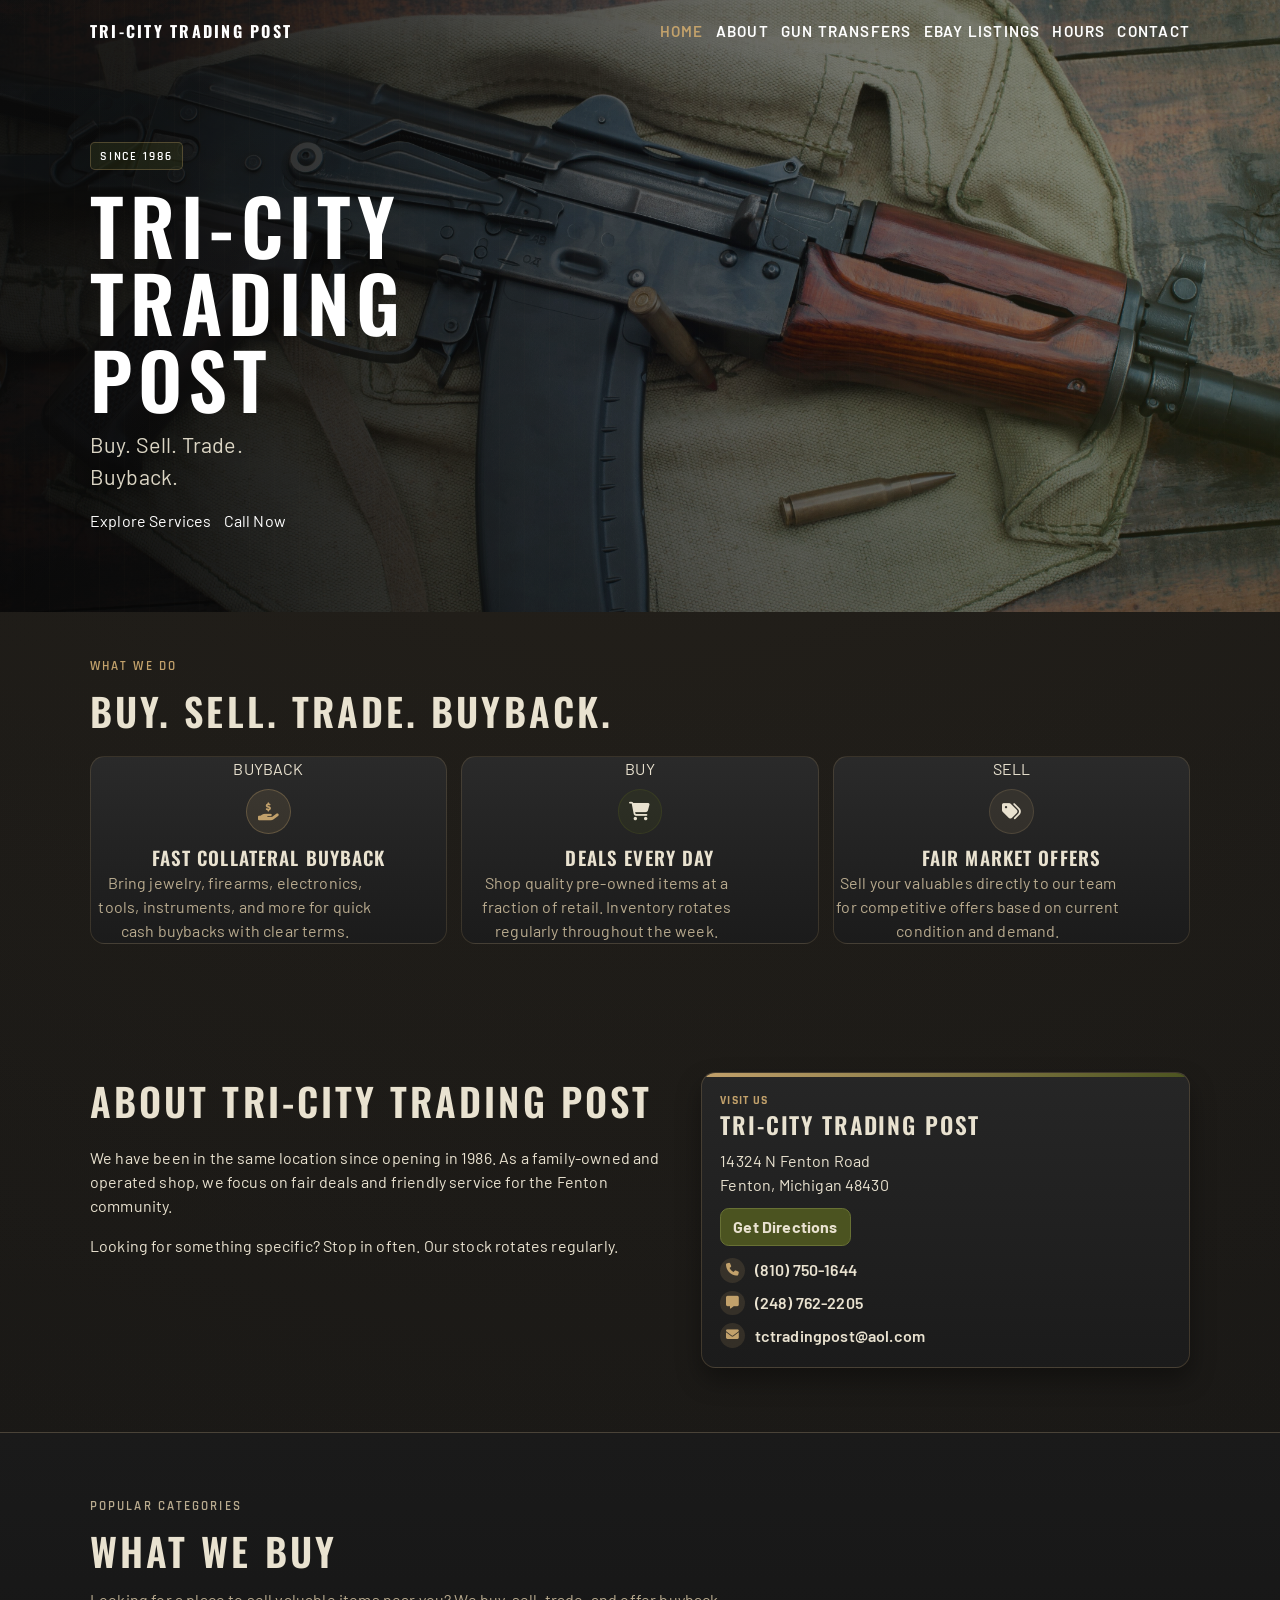
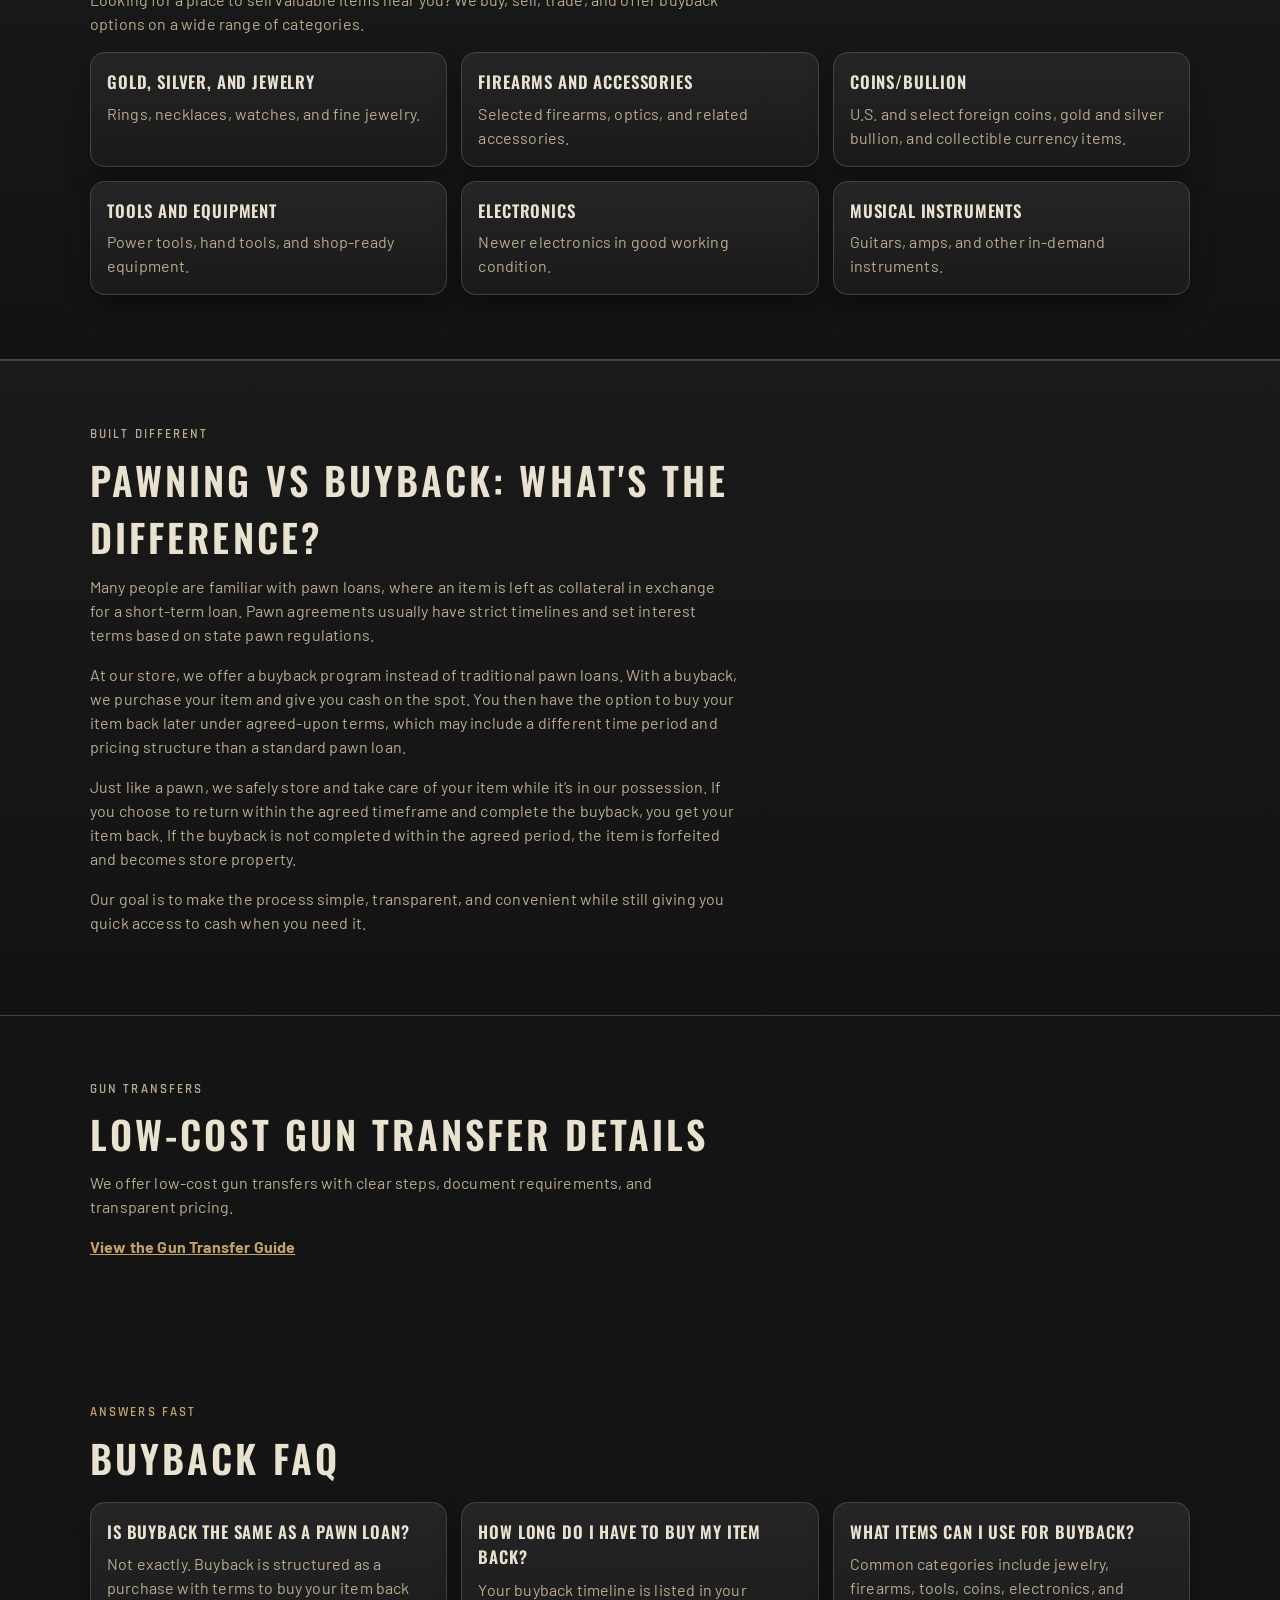
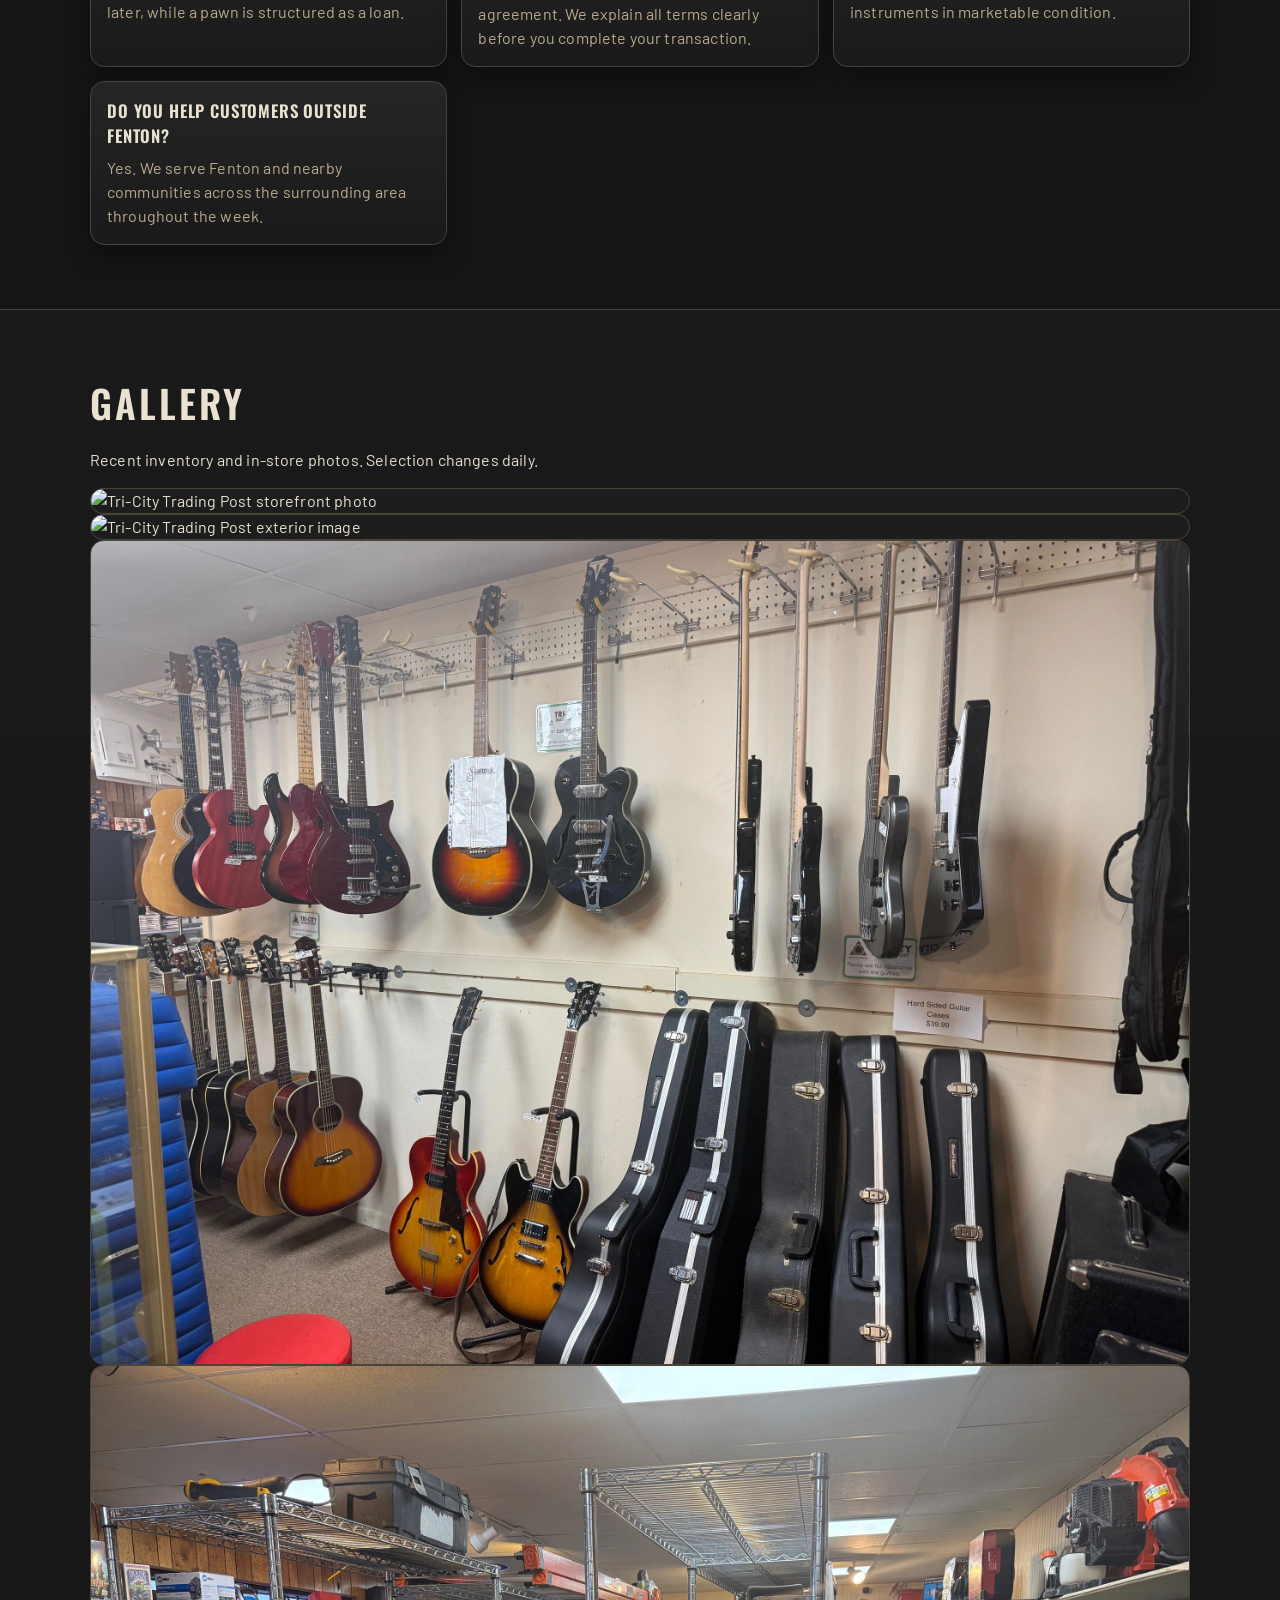
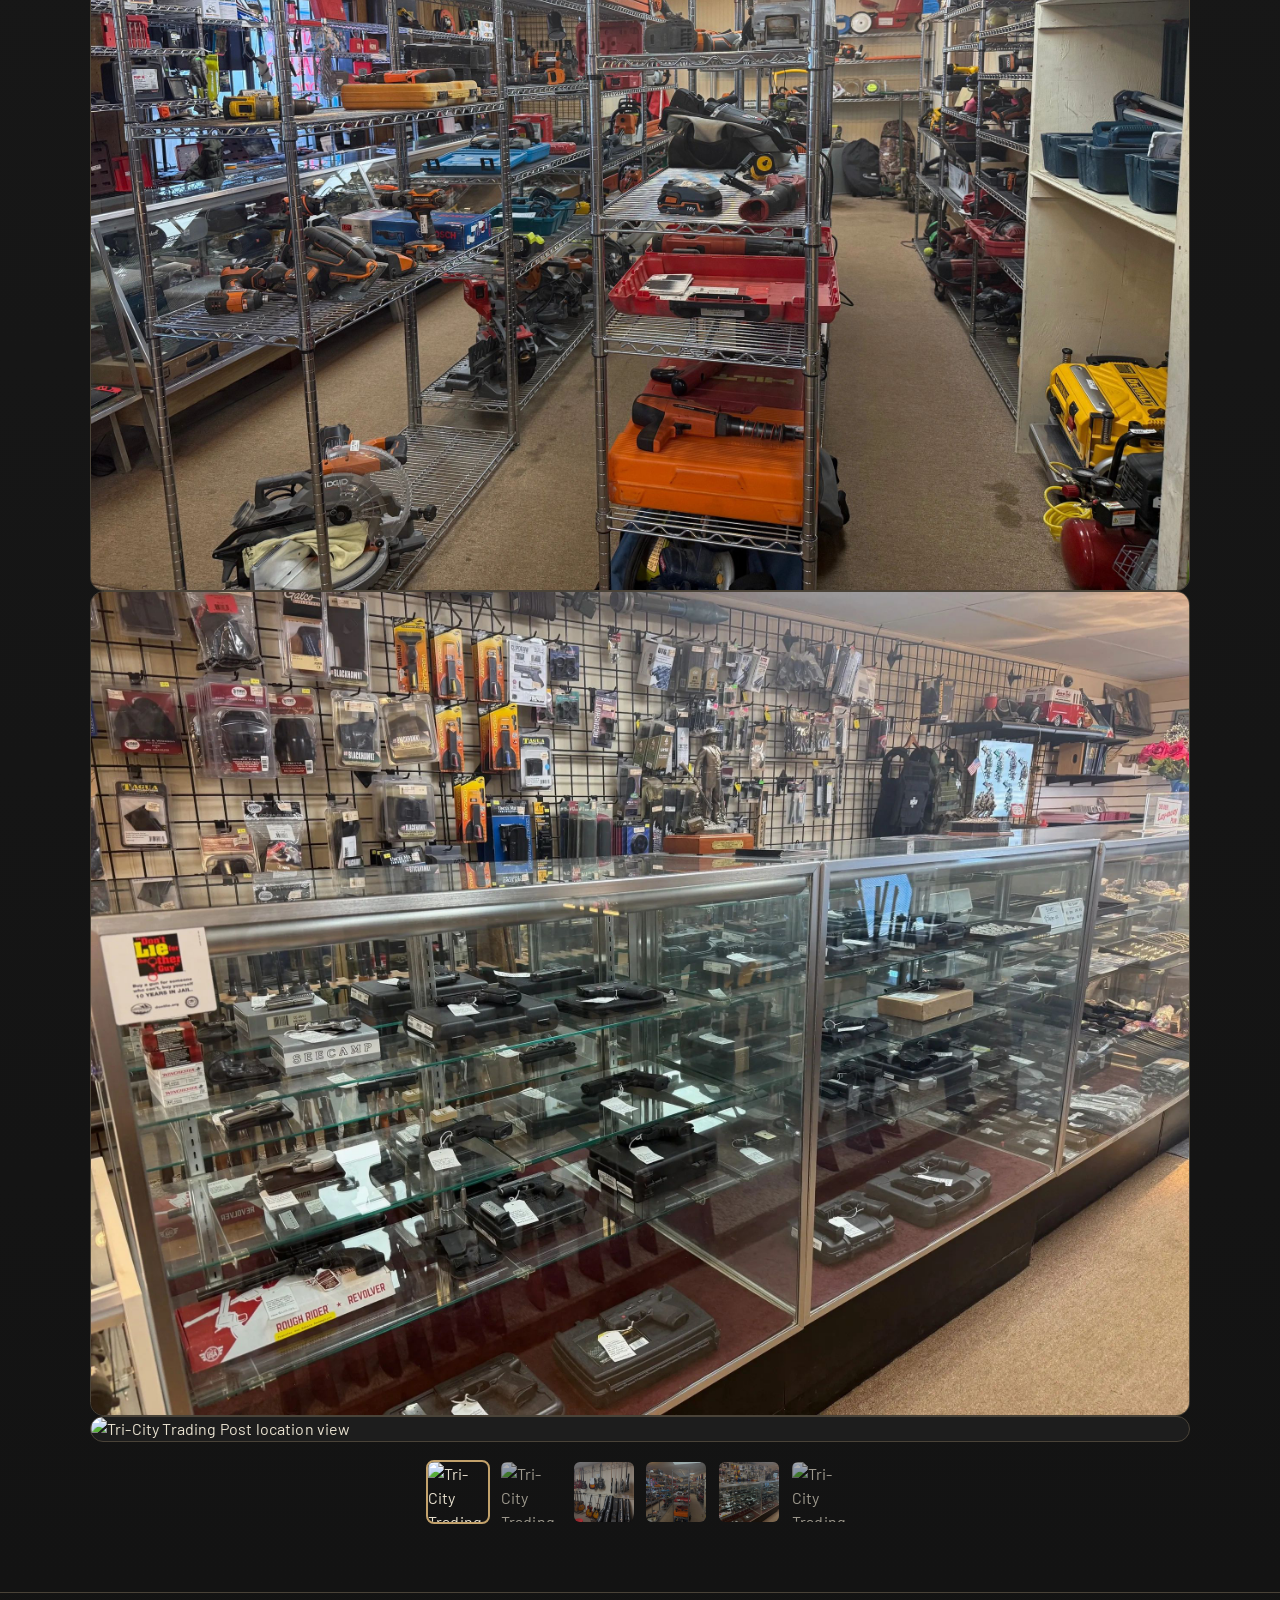
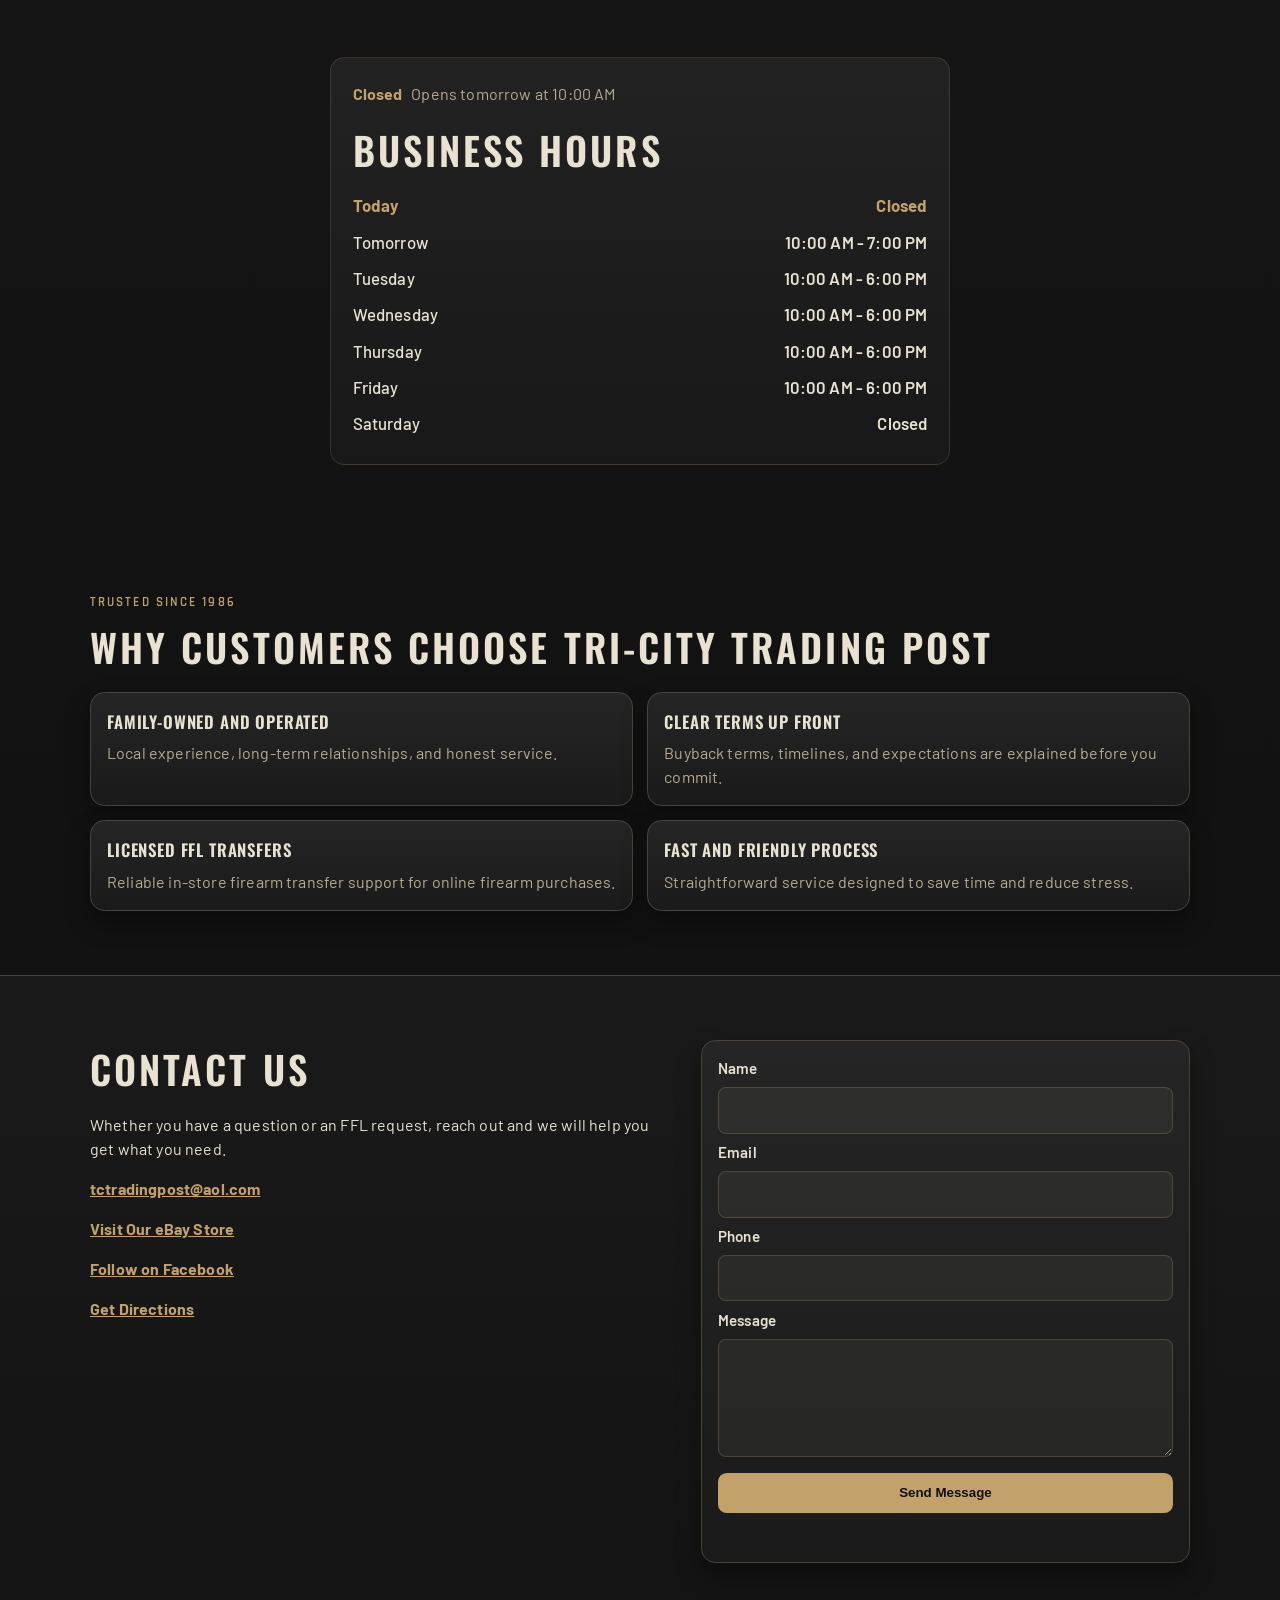
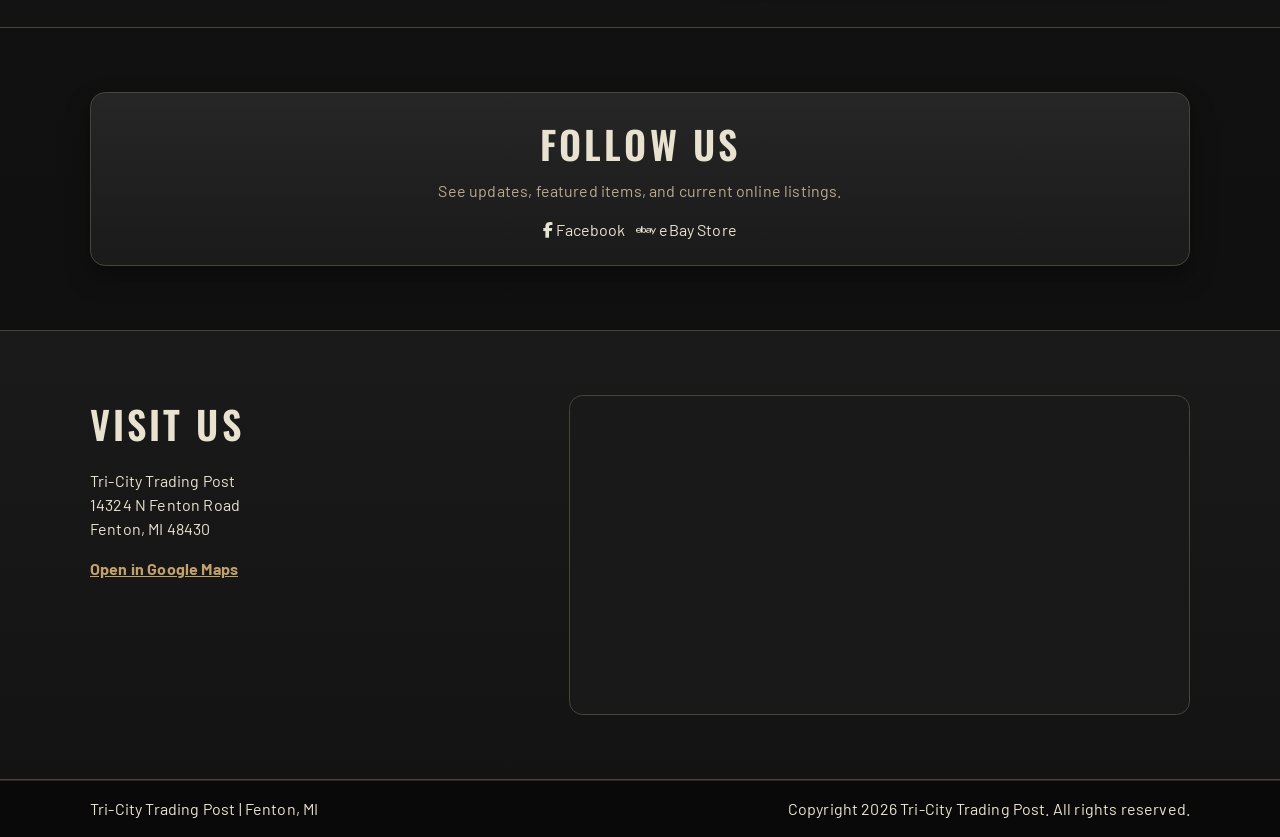
==== index.html @ aa36e3da "simplify and correct ebay links" ====
﻿<!doctype html>
<html lang="en">
  <head>
    <meta charset="utf-8" />
    <meta name="viewport" content="width=device-width, initial-scale=1" />
    <title>Tri-City Trading Post | Fenton, MI Buyback Shop</title>
    <meta
      name="description"
      content="Tri-City Trading Post is a family-owned buyback and pawn shop alternative in Fenton, MI. We buy, sell, trade, offer collateral buyback, and provide reliable FFL firearm transfers."
    />
    <script type="application/ld+json">
      {
        "@context": "https://schema.org",
        "@type": ["LocalBusiness", "Store"],
        "name": "Tri-City Trading Post",
        "description": "Family-owned buyback shop and pawn alternative in Fenton, Michigan. Buy, sell, trade, and FFL firearm transfers.",
        "telephone": "+1-810-750-1644",
        "email": "tctradingpost@aol.com",
        "address": {
          "@type": "PostalAddress",
          "streetAddress": "14324 N Fenton Road",
          "addressLocality": "Fenton",
          "addressRegion": "MI",
          "postalCode": "48430",
          "addressCountry": "US"
        },
        "areaServed": [
          { "@type": "City", "name": "Fenton" },
          { "@type": "City", "name": "Linden" },
          { "@type": "City", "name": "Holly" },
          { "@type": "City", "name": "Grand Blanc" },
          { "@type": "City", "name": "Hartland" },
          { "@type": "City", "name": "Flint" },
          { "@type": "City", "name": "Brighton" },
          { "@type": "City", "name": "Howell" }
        ],
        "sameAs": [
          "https://www.facebook.com/tctradingpost/",
          "https://www.ebay.com/str/tricitytradingpost"
        ],
        "hasOfferCatalog": {
          "@type": "OfferCatalog",
          "name": "Buyback and Retail Services",
          "itemListElement": [
            { "@type": "Offer", "name": "Collateral Buyback" },
            { "@type": "Offer", "name": "Firearm Transfers (FFL)" },
            { "@type": "Offer", "name": "Jewelry Buying and Selling" },
            { "@type": "Offer", "name": "Coin Buying and Selling" }
          ]
        }
      }
    </script>
    <script type="application/ld+json">
      {
        "@context": "https://schema.org",
        "@type": "FAQPage",
        "mainEntity": [
          {
            "@type": "Question",
            "name": "Is buyback the same as a pawn loan?",
            "acceptedAnswer": {
              "@type": "Answer",
              "text": "Not exactly. A buyback is structured as a purchase with agreed terms to buy your item back later, while pawning is structured as a loan against collateral."
            }
          },
          {
            "@type": "Question",
            "name": "How long do I have to complete a buyback?",
            "acceptedAnswer": {
              "@type": "Answer",
              "text": "Buyback terms are set in your agreement. Our team explains timelines clearly at the time of transaction."
            }
          },
          {
            "@type": "Question",
            "name": "What items do you buy?",
            "acceptedAnswer": {
              "@type": "Answer",
              "text": "We buy and sell a wide range of items including jewelry, firearms, coins, tools, instruments, and newer electronics."
            }
          },
          {
            "@type": "Question",
            "name": "Do you only serve Fenton?",
            "acceptedAnswer": {
              "@type": "Answer",
              "text": "No. We regularly help customers from Fenton and nearby communities throughout the area."
            }
          }
        ]
      }
    </script>
    <link
      rel="apple-touch-icon"
      sizes="180x180"
      href="assets/favicon/apple-touch-icon.png"
    />
    <link
      rel="icon"
      type="image/png"
      sizes="32x32"
      href="assets/favicon/favicon-32x32.png"
    />
    <link
      rel="icon"
      type="image/png"
      sizes="16x16"
      href="assets/favicon/favicon-16x16.png"
    />
    <link rel="icon" href="assets/favicon/favicon.ico" sizes="any" />
    <link rel="manifest" href="assets/favicon/site.webmanifest" />
    <link rel="preconnect" href="https://fonts.googleapis.com" />
    <link rel="preconnect" href="https://fonts.gstatic.com" crossorigin />
    <link
      href="https://fonts.googleapis.com/css2?family=Barlow:wght@400;500;600;700&family=Oswald:wght@500;600;700&family=Rajdhani:wght@500;600;700&display=swap"
      rel="stylesheet"
    />
    <link
      rel="stylesheet"
      href="https://cdnjs.cloudflare.com/ajax/libs/font-awesome/6.7.2/css/all.min.css"
    />
    <link
      rel="stylesheet"
      href="https://cdn.jsdelivr.net/npm/@shoelace-style/shoelace@2.20.1/cdn/themes/light.css"
    />
    <link rel="stylesheet" href="styles.css" />
  </head>
  <body>
    <header class="hero" id="top">
      <div class="hero__overlay"></div>
      <nav class="nav shell">
        <a class="brand" href="index.html">Tri-City Trading Post</a>
        <sl-dropdown
          id="mobile-menu"
          placement="bottom-end"
          class="mobile-menu-dropdown"
          distance="4"
        >
          <button
            class="menu-toggle"
            slot="trigger"
            type="button"
            aria-label="Open navigation menu"
          >
            <span></span>
            <span></span>
            <span></span>
          </button>
          <div class="mobile-menu">
            <a class="is-active" href="index.html" aria-current="page">Home</a>
            <a href="index.html#about">About</a>
            <a href="gun-transfers.html">Gun Transfers</a>
            <a href="ebay.html">eBay Listings</a>
            <a href="index.html#hours">Hours</a>
            <a href="index.html#contact">Contact</a>
          </div>
        </sl-dropdown>
        <div class="nav__links" id="site-nav">
          <a class="is-active" href="index.html" aria-current="page">Home</a>
          <a href="index.html#about">About</a>
          <a href="gun-transfers.html">Gun Transfers</a>
          <a href="ebay.html">eBay Listings</a>
          <a href="index.html#hours">Hours</a>
          <a href="index.html#contact">Contact</a>
        </div>
      </nav>
      <div class="hero__content shell">
        <div class="hero__layout">
          <div class="hero__copy">
            <p class="kicker">Since 1986</p>
            <h1>Tri-City Trading Post</h1>
            <p class="hero__lead">Buy. Sell. Trade. Buyback.</p>
            <div class="hero__cta">
              <sl-button variant="primary" size="large" href="#services"
                >Explore Services</sl-button
              >
              <sl-button size="large" href="tel:+18107501644"
                >Call Now</sl-button
              >
            </div>
          </div>
        </div>
      </div>
    </header>

    <main>
      <section class="section shell section--tight" id="services">
        <div class="services-head">
          <p class="eyebrow">What We Do</p>
          <h2>Buy. Sell. Trade. Buyback.</h2>
        </div>
        <div class="services-grid">
          <sl-card class="service-card">
            <div slot="header" class="service-card__head">
              <sl-badge pill class="service-badge service-badge--buyback"
                >BUYBACK</sl-badge
              >
              <span
                class="service-card__icon service-card__icon--buyback"
                aria-hidden="true"
                ><i class="fa-solid fa-hand-holding-dollar"></i
              ></span>
              <h3>Fast Collateral Buyback</h3>
            </div>
            <p>
              Bring jewelry, firearms, electronics, tools, instruments, and more
              for quick cash buybacks with clear terms.
            </p>
          </sl-card>
          <sl-card class="service-card">
            <div slot="header" class="service-card__head">
              <sl-badge pill class="service-badge service-badge--buy"
                >BUY</sl-badge
              >
              <span
                class="service-card__icon service-card__icon--buy"
                aria-hidden="true"
                ><i class="fa-solid fa-cart-shopping"></i
              ></span>
              <h3>Deals Every Day</h3>
            </div>
            <p>
              Shop quality pre-owned items at a fraction of retail. Inventory
              rotates regularly throughout the week.
            </p>
          </sl-card>
          <sl-card class="service-card">
            <div slot="header" class="service-card__head">
              <sl-badge pill class="service-badge service-badge--sell"
                >SELL</sl-badge
              >
              <span
                class="service-card__icon service-card__icon--sell"
                aria-hidden="true"
                ><i class="fa-solid fa-tags"></i
              ></span>
              <h3>Fair Market Offers</h3>
            </div>
            <p>
              Sell your valuables directly to our team for competitive offers
              based on current condition and demand.
            </p>
          </sl-card>
        </div>
      </section>

      <section class="section shell" id="about">
        <div class="split">
          <div>
            <h2>About Tri-City Trading Post</h2>
            <p>
              We have been in the same location since opening in 1986. As a
              family-owned and operated shop, we focus on fair deals and
              friendly service for the Fenton community.
            </p>
            <p>
              Looking for something specific? Stop in often. Our stock rotates
              regularly.
            </p>
          </div>
          <aside class="card about-visit">
            <p class="about-visit__eyebrow">Visit Us</p>
            <h3>Tri-City Trading Post</h3>
            <address class="about-visit__address">
              14324 N Fenton Road<br />Fenton, Michigan 48430
            </address>
            <a
              class="about-visit__map"
              href="https://maps.google.com/?q=14324+N+Fenton+Road,+Fenton,+MI+48430"
              target="_blank"
              rel="noopener noreferrer"
              >Get Directions</a
            >
            <ul class="about-visit__list">
              <li>
                <i class="fa-solid fa-phone"></i
                ><a href="tel:+18107501644">(810) 750-1644</a>
              </li>
              <li>
                <i class="fa-solid fa-message"></i
                ><a href="sms:+12487622205">(248) 762-2205</a>
              </li>
              <li>
                <i class="fa-solid fa-envelope"></i
                ><a href="mailto:tctradingpost@aol.com"
                  >tctradingpost@aol.com</a
                >
              </li>
            </ul>
          </aside>
        </div>
      </section>

      <section class="section section--alt" id="what-we-buy">
        <div class="shell">
          <div class="compare-head">
            <p class="eyebrow">Popular Categories</p>
            <h2>What We Buy</h2>
            <p>
              Looking for a place to sell valuable items near you? We buy, sell,
              trade, and offer buyback options on a wide range of categories.
            </p>
          </div>
          <div class="what-grid">
            <article class="card what-card">
              <h3>Gold, Silver, and Jewelry</h3>
              <p>Rings, necklaces, watches, and fine jewelry.</p>
            </article>
            <article class="card what-card">
              <h3>Firearms and Accessories</h3>
              <p>Selected firearms, optics, and related accessories.</p>
            </article>
            <article class="card what-card">
              <h3>Coins/Bullion</h3>
              <p>
                U.S. and select foreign coins, gold and silver bullion, and
                collectible currency items.
              </p>
            </article>
            <article class="card what-card">
              <h3>Tools and Equipment</h3>
              <p>Power tools, hand tools, and shop-ready equipment.</p>
            </article>
            <article class="card what-card">
              <h3>Electronics</h3>
              <p>Newer electronics in good working condition.</p>
            </article>
            <article class="card what-card">
              <h3>Musical Instruments</h3>
              <p>Guitars, amps, and other in-demand instruments.</p>
            </article>
          </div>
        </div>
      </section>

      <section class="section section--alt" id="pawn-vs-buyback">
        <div class="shell">
          <div class="compare-head">
            <p class="eyebrow">Built Different</p>
            <h2>Pawning vs Buyback: What's the Difference?</h2>
            <p>
              Many people are familiar with pawn loans, where an item is left as
              collateral in exchange for a short-term loan. Pawn agreements
              usually have strict timelines and set interest terms based on
              state pawn regulations.
            </p>
            <p>
              At our store, we offer a buyback program instead of traditional
              pawn loans. With a buyback, we purchase your item and give you
              cash on the spot. You then have the option to buy your item back
              later under agreed-upon terms, which may include a different time
              period and pricing structure than a standard pawn loan.
            </p>
            <p>
              Just like a pawn, we safely store and take care of your item while
              it’s in our possession. If you choose to return within the agreed
              timeframe and complete the buyback, you get your item back. If the
              buyback is not completed within the agreed period, the item is
              forfeited and becomes store property.
            </p>
            <p>
              Our goal is to make the process simple, transparent, and
              convenient while still giving you quick access to cash when you
              need it.
            </p>
          </div>
        </div>
      </section>

      <section class="section shell" id="gun-transfers">
        <div class="compare-head">
          <p class="eyebrow">Gun Transfers</p>
          <h2>Low-Cost Gun Transfer Details</h2>
          <p>
            We offer low-cost gun transfers with clear steps, document
            requirements, and transparent pricing.
          </p>
          <p>
            <a class="text-link" href="gun-transfers.html"
              >View the Gun Transfer Guide</a
            >
          </p>
        </div>
      </section>

      <section class="section shell" id="faq">
        <p class="eyebrow">Answers Fast</p>
        <h2>Buyback FAQ</h2>
        <div class="faq-grid">
          <article class="card faq-card">
            <h3>Is buyback the same as a pawn loan?</h3>
            <p>
              Not exactly. Buyback is structured as a purchase with terms to buy
              your item back later, while a pawn is structured as a loan.
            </p>
          </article>
          <article class="card faq-card">
            <h3>How long do I have to buy my item back?</h3>
            <p>
              Your buyback timeline is listed in your agreement. We explain all
              terms clearly before you complete your transaction.
            </p>
          </article>
          <article class="card faq-card">
            <h3>What items can I use for buyback?</h3>
            <p>
              Common categories include jewelry, firearms, tools, coins,
              electronics, and instruments in marketable condition.
            </p>
          </article>
          <article class="card faq-card">
            <h3>Do you help customers outside Fenton?</h3>
            <p>
              Yes. We serve Fenton and nearby communities across the surrounding
              area throughout the week.
            </p>
          </article>
        </div>
      </section>

      <section class="section section--alt" id="gallery">
        <div
          class="shell gallery-shell is-loading"
          data-gallery-endpoint="https://script.google.com/macros/s/AKfycbzm7j5mpsstbOk7lLM3bSivu5h8om9a2YHxLv1BFDgyHqGWaokNGo1jDXmt_x49d_cT7Q/exec"
          aria-busy="true"
        >
          <h2>Gallery</h2>
          <p>Recent inventory and in-store photos. Selection changes daily.</p>
          <div class="gallery-loading" aria-hidden="true">
            <span class="gallery-loading__spinner"></span>
          </div>
          <sl-carousel
            class="carousel-thumbnails"
            navigation
            loop
            mouse-dragging
          ></sl-carousel>
          <div class="thumbnails">
            <div class="thumbnails__scroller"></div>
          </div>
        </div>
      </section>

      <section class="section shell" id="hours">
        <div
          class="hours-panel is-loading"
          data-hours-endpoint="https://script.google.com/macros/s/AKfycbxvMGhJEGUOvmVa2rKgh9YOL8j795tbqX5OSxvB825qx23s9d_O8s2TJsQ8DWvWAetH/exec"
          data-hours-timezone="America/Detroit"
          aria-busy="true"
        >
          <p class="hours-status" id="hours-status"></p>
          <h2>Business Hours</h2>
          <div class="hours-loading" id="hours-loading" aria-hidden="true">
            <span class="hours-loading__spinner"></span>
          </div>
          <div class="hours-list" id="hours-list"></div>
        </div>
      </section>

      <section class="section shell" id="why-choose-us">
        <p class="eyebrow">Trusted Since 1986</p>
        <h2>Why Customers Choose Tri-City Trading Post</h2>
        <div class="trust-grid">
          <article class="card trust-card">
            <h3>Family-Owned and Operated</h3>
            <p>
              Local experience, long-term relationships, and honest service.
            </p>
          </article>
          <article class="card trust-card">
            <h3>Clear Terms Up Front</h3>
            <p>
              Buyback terms, timelines, and expectations are explained before
              you commit.
            </p>
          </article>
          <article class="card trust-card">
            <h3>Licensed FFL Transfers</h3>
            <p>
              Reliable in-store firearm transfer support for online firearm
              purchases.
            </p>
          </article>
          <article class="card trust-card">
            <h3>Fast and Friendly Process</h3>
            <p>
              Straightforward service designed to save time and reduce stress.
            </p>
          </article>
        </div>
      </section>

      <section class="section section--alt" id="contact">
        <div class="shell split">
          <div>
            <h2>Contact Us</h2>
            <p>
              Whether you have a question or an FFL request, reach out and we
              will help you get what you need.
            </p>
            <p>
              <a class="text-link" href="mailto:tctradingpost@aol.com"
                >tctradingpost@aol.com</a
              >
            </p>
            <p>
              <a
                class="text-link"
                href="https://www.ebay.com/str/tricitytradingpost"
                target="_blank"
                rel="noopener noreferrer"
                >Visit Our eBay Store</a
              >
            </p>
            <p>
              <a
                class="text-link"
                href="https://www.facebook.com/tctradingpost/"
                target="_blank"
                rel="noopener noreferrer"
                >Follow on Facebook</a
              >
            </p>
            <p>
              <a
                class="text-link"
                href="https://maps.google.com/?q=14324+N+Fenton+Road,+Fenton,+MI+48430"
                target="_blank"
                rel="noopener noreferrer"
                >Get Directions</a
              >
            </p>
          </div>
          <form
            class="card form"
            id="contact-form"
            action="#"
            method="post"
            data-sheet-endpoint="https://script.google.com/macros/s/AKfycbyavAJkBhfQ04rwrklufFoUiNhtrrMb1ECEPLPgZF4drmGCs80dovK5yKhUDVm4mCby/exec"
          >
            <label for="name">Name</label>
            <input id="name" name="name" type="text" maxlength="120" required />

            <label for="email">Email</label>
            <input id="email" name="email" type="email" maxlength="254" />

            <label for="phone">Phone</label>
            <input
              id="phone"
              name="phone"
              type="tel"
              inputmode="tel"
              autocomplete="tel"
              maxlength="30"
              pattern=".*\d.*"
              title="Phone number must include at least one digit."
            />

            <label for="message">Message</label>
            <textarea
              id="message"
              name="message"
              rows="4"
              maxlength="3000"
              required
            ></textarea>

            <input
              type="text"
              name="website"
              tabindex="-1"
              autocomplete="off"
              class="form-honeypot"
              aria-hidden="true"
            />
            <input type="hidden" name="formStartedAt" id="form-started-at" />

            <button type="submit" class="btn btn--solid">Send Message</button>
            <p
              id="contact-form-status"
              class="form-status"
              role="status"
              aria-live="polite"
            ></p>
          </form>
        </div>
      </section>

      <section class="section shell" id="socials">
        <div class="socials">
          <h2>Follow Us</h2>
          <p>See updates, featured items, and current online listings.</p>
          <div class="socials__actions">
            <sl-button
              variant="primary"
              size="large"
              href="https://www.facebook.com/tctradingpost/"
              target="_blank"
            >
              <i
                class="fa-brands fa-facebook-f"
                slot="prefix"
                aria-hidden="true"
              ></i>
              Facebook
            </sl-button>
            <sl-button
              size="large"
              href="https://www.ebay.com/str/tricitytradingpost"
              target="_blank"
            >
              <i class="fa-brands fa-ebay" slot="prefix" aria-hidden="true"></i>
              eBay Store
            </sl-button>
          </div>
        </div>
      </section>

      <section class="section section--alt" id="location">
        <div class="shell">
          <div class="map-section">
            <div>
              <h2>Visit Us</h2>
              <p>
                Tri-City Trading Post<br />14324 N Fenton Road<br />Fenton, MI
                48430
              </p>
              <p>
                <a
                  class="text-link"
                  href="https://maps.google.com/?q=14324+N+Fenton+Road,+Fenton,+MI+48430"
                  target="_blank"
                  rel="noopener noreferrer"
                  >Open in Google Maps</a
                >
              </p>
            </div>
            <iframe
              class="map-embed"
              src="https://www.google.com/maps?q=14324+N+Fenton+Road,+Fenton,+MI+48430&output=embed"
              title="Tri-City Trading Post location map"
              loading="lazy"
              referrerpolicy="no-referrer-when-downgrade"
            >
            </iframe>
          </div>
        </div>
      </section>
    </main>

    <footer class="footer">
      <div class="shell footer__inner">
        <p>Tri-City Trading Post | Fenton, MI</p>
        <p id="copyright"></p>
      </div>
    </footer>

    <script
      type="module"
      src="https://cdn.jsdelivr.net/npm/@shoelace-style/shoelace@2.20.1/cdn/shoelace-autoloader.js"
    ></script>
    <script src="assets/js/preview-notice.js"></script>
    <script>
      (function initMobileMenu() {
        var dropdown = document.getElementById("mobile-menu");
        if (!dropdown) return;

        dropdown.querySelectorAll(".mobile-menu a").forEach(function (link) {
          link.addEventListener("click", function (e) {
            var href = link.getAttribute("href");
            if (href.startsWith("#")) {
              e.preventDefault();
              var target = document.querySelector(href);
              if (target) {
                target.scrollIntoView({ behavior: "smooth" });
              }
            }
            dropdown.hide();
          });
        });
      })();

      (function initShoelaceGallery() {
        const galleryRoot = document.querySelector("[data-gallery-endpoint]");
        const carousel = document.querySelector(".carousel-thumbnails");
        const scroller = document.querySelector(".thumbnails__scroller");
        if (!galleryRoot || !carousel || !scroller) return;

        const endpoint = (galleryRoot.dataset.galleryEndpoint || "").trim();
        const galleryLimitValue = String(
          galleryRoot.dataset.galleryLimit || "",
        ).trim();
        const galleryLimit = galleryLimitValue
          ? Math.max(Number(galleryLimitValue) || 1, 1)
          : null;
        const fallbackPhotos = [
          {
            src: "assets/images/img_4539_a.jpg",
            thumbnail: "assets/images/img_4539_a.jpg",
            alt: "Tri-City Trading Post storefront photo",
          },
          {
            src: "assets/images/storefront_crop.jpg",
            thumbnail: "assets/images/storefront_crop.jpg",
            alt: "Tri-City Trading Post exterior image",
          },
          {
            src: "assets/images/img_4533.jpg",
            thumbnail: "assets/images/img_4533.jpg",
            alt: "Tri-City Trading Post shop photo",
          },
          {
            src: "assets/images/img_4538.jpg",
            thumbnail: "assets/images/img_4538.jpg",
            alt: "Tri-City Trading Post inventory display",
          },
          {
            src: "assets/images/blob_faa9c0b.png",
            thumbnail: "assets/images/blob_faa9c0b.png",
            alt: "Tri-City Trading Post logo graphic",
          },
          {
            src: "assets/images/thumbnail_1.jfif",
            thumbnail: "assets/images/thumbnail_1.jfif",
            alt: "Tri-City Trading Post location view",
          },
        ];

        function createSlide(photo) {
          const item = document.createElement("sl-carousel-item");
          const img = document.createElement("img");
          img.src = photo.src;
          img.alt = photo.alt;
          img.loading = "lazy";
          item.appendChild(img);
          return item;
        }

        function createThumbnail(photo, index) {
          const img = document.createElement("img");
          img.className = "thumbnails__image";
          img.src = photo.thumbnail || photo.src;
          img.alt = photo.alt || "Gallery thumbnail " + (index + 1);
          img.loading = "lazy";
          img.dataset.index = String(index);
          return img;
        }

        function wireThumbnailNavigation() {
          const thumbnails = Array.from(
            scroller.querySelectorAll(".thumbnails__image"),
          );

          scroller.onclick = function (event) {
            const target = event.target;
            if (!(target instanceof HTMLElement)) {
              return;
            }
            if (!target.matches(".thumbnails__image")) {
              return;
            }
            const index = Number(target.dataset.index);
            if (Number.isFinite(index)) {
              carousel.goToSlide(index);
            }
          };

          carousel.addEventListener("sl-slide-change", function (event) {
            const slideIndex = event.detail.index;
            thumbnails.forEach(function (thumb, index) {
              thumb.classList.toggle("active", index === slideIndex);
              if (index === slideIndex) {
                thumb.scrollIntoView({ block: "nearest", inline: "nearest" });
              }
            });
          });

          if (thumbnails[0]) {
            thumbnails[0].classList.add("active");
          }
        }

        function renderGallery(photos) {
          carousel.innerHTML = "";
          scroller.innerHTML = "";

          photos.forEach(function (photo, index) {
            carousel.appendChild(createSlide(photo));
            scroller.appendChild(createThumbnail(photo, index));
          });

          wireThumbnailNavigation();
        }

        function setLoadingState(isLoading) {
          galleryRoot.classList.toggle("is-loading", isLoading);
          galleryRoot.setAttribute("aria-busy", isLoading ? "true" : "false");
        }

        function cleanRemoteUrl(url) {
          if (!url) return "";
          return String(url)
            .replace(/\\u003d/g, "=")
            .replace(/\\u0026/g, "&")
            .replace(/\\\//g, "/")
            .replace(/&amp;/g, "&")
            .trim();
        }

        function extractDriveFileId(photo, sourceUrl, thumbnailUrl) {
          const explicitId = String(photo.id || photo.fileId || "").trim();
          if (explicitId) {
            return explicitId;
          }

          const driveUrl = sourceUrl || thumbnailUrl;
          if (!driveUrl) {
            return "";
          }

          const idQueryMatch = driveUrl.match(/[?&]id=([a-zA-Z0-9_-]+)/);
          if (idQueryMatch) {
            return idQueryMatch[1];
          }

          const pathMatch = driveUrl.match(/\/d\/([a-zA-Z0-9_-]+)/);
          if (pathMatch) {
            return pathMatch[1];
          }

          return "";
        }

        function buildDriveImageUrl(fileId, width) {
          return "https://lh3.googleusercontent.com/d/" + fileId + "=w" + width;
        }

        function normalizeGooglePhotoUrl(url, width, height) {
          const cleanedUrl = cleanRemoteUrl(url);
          if (!cleanedUrl) return "";
          if (!/^https?:\/\//i.test(cleanedUrl)) {
            return cleanedUrl;
          }

          return (
            cleanedUrl
              .replace(/=w\d+-h\d+[^"'\s]*/i, "")
              .replace(/=w\d+[^"'\s]*/i, "")
              .replace(/=s\d+[^"'\s]*/i, "") +
            "=w" +
            width +
            "-h" +
            height +
            "-no"
          );
        }

        function normalizePhoto(photo, index) {
          const sourceUrl = cleanRemoteUrl(
            photo.src || photo.url || photo.imageUrl || "",
          );
          if (!sourceUrl) {
            return null;
          }

          const thumbnailUrl = cleanRemoteUrl(
            photo.thumbnail || photo.thumb || photo.thumbnailUrl || "",
          );
          const alt = String(photo.alt || photo.title || "").trim();
          const driveFileId = extractDriveFileId(
            photo,
            sourceUrl,
            thumbnailUrl,
          );
          const isDrivePhoto =
            !!driveFileId &&
            /(drive\.google\.com|googleusercontent\.com)/i.test(
              sourceUrl + " " + thumbnailUrl,
            );
          const isGooglePhoto = /googleusercontent\.com/i.test(sourceUrl);

          return {
            src: isDrivePhoto
              ? buildDriveImageUrl(driveFileId, 1800)
              : isGooglePhoto
                ? normalizeGooglePhotoUrl(sourceUrl, 1600, 1200)
                : sourceUrl,
            thumbnail: isDrivePhoto
              ? buildDriveImageUrl(driveFileId, 320)
              : isGooglePhoto
                ? normalizeGooglePhotoUrl(thumbnailUrl || sourceUrl, 240, 240)
                : thumbnailUrl || sourceUrl,
            alt: alt || "Tri-City Trading Post gallery photo " + (index + 1),
          };
        }

        function normalizePayload(payload) {
          const rawPhotos = Array.isArray(payload)
            ? payload
            : Array.isArray(payload && payload.photos)
              ? payload.photos
              : [];

          return rawPhotos
            .map(normalizePhoto)
            .filter(Boolean)
            .slice(0, galleryLimit || undefined);
        }

        async function loadRemotePhotos() {
          if (!endpoint) {
            throw new Error("Gallery endpoint is not configured.");
          }

          const requestUrl = new URL(endpoint, window.location.href);
          if (galleryLimit && !requestUrl.searchParams.has("limit")) {
            requestUrl.searchParams.set("limit", String(galleryLimit));
          }

          const response = await fetch(requestUrl.toString(), {
            method: "GET",
            headers: { Accept: "application/json" },
          });

          if (!response.ok) {
            throw new Error(
              "Gallery request failed with status " + response.status + ".",
            );
          }

          const payload = await response.json();
          if (payload && payload.error) {
            throw new Error(String(payload.error));
          }

          const photos = normalizePayload(payload);
          if (!photos.length) {
            throw new Error("No gallery photos were returned.");
          }

          return photos;
        }

        (async function loadGallery() {
          setLoadingState(true);
          try {
            const photos = await loadRemotePhotos();
            renderGallery(photos);
          } catch (error) {
            renderGallery(fallbackPhotos);
            console.error("Gallery fallback enabled:", error);
          } finally {
            setLoadingState(false);
          }
        })();
      })();

      (function updateHoursStatus() {
        const hoursPanel = document.querySelector(".hours-panel");
        const hoursLoading = document.getElementById("hours-loading");
        const statusEl = document.getElementById("hours-status");
        const hoursList = document.getElementById("hours-list");
        if (!hoursPanel || !hoursLoading || !statusEl || !hoursList) return;

        const endpoint = String(hoursPanel.dataset.hoursEndpoint || "").trim();
        const timezone = String(
          hoursPanel.dataset.hoursTimezone || "America/Detroit",
        ).trim();
        const dayNames = [
          "Sunday",
          "Monday",
          "Tuesday",
          "Wednesday",
          "Thursday",
          "Friday",
          "Saturday",
        ];
        const defaultSchedule = [
          null,
          [{ open: 10 * 60, close: 19 * 60 }],
          [{ open: 10 * 60, close: 18 * 60 }],
          [{ open: 10 * 60, close: 18 * 60 }],
          [{ open: 10 * 60, close: 18 * 60 }],
          [{ open: 10 * 60, close: 18 * 60 }],
          null,
        ];

        function formatMinutes(minutes) {
          const hour24 = Math.floor(minutes / 60);
          const mins = minutes % 60;
          const suffix = hour24 >= 12 ? "PM" : "AM";
          const hour12 = hour24 % 12 || 12;
          return hour12 + ":" + String(mins).padStart(2, "0") + " " + suffix;
        }

        function getDateKey(date) {
          return new Intl.DateTimeFormat("en-CA", {
            timeZone: timezone,
            year: "numeric",
            month: "2-digit",
            day: "2-digit",
          }).format(date);
        }

        function getStoreNowParts() {
          const parts = new Intl.DateTimeFormat("en-US", {
            timeZone: timezone,
            weekday: "long",
            year: "numeric",
            month: "2-digit",
            day: "2-digit",
            hour: "2-digit",
            minute: "2-digit",
            hourCycle: "h23",
          }).formatToParts(new Date());
          const values = {};
          parts.forEach(function (part) {
            if (part.type !== "literal") {
              values[part.type] = part.value;
            }
          });
          return {
            weekdayName: values.weekday,
            dateKey: values.year + "-" + values.month + "-" + values.day,
            currentMinutes: Number(values.hour) * 60 + Number(values.minute),
          };
        }

        function formatIntervals(intervals) {
          if (!intervals || !intervals.length) {
            return "Closed";
          }

          return intervals
            .map(function (interval) {
              return (
                formatMinutes(interval.open) +
                " - " +
                formatMinutes(interval.close)
              );
            })
            .join(", ");
        }

        function createDayFromSchedule(date, intervals, index) {
          const weekdayName = dayNames[date.getDay()];
          return {
            date: getDateKey(date),
            label:
              index === 0 ? "Today" : index === 1 ? "Tomorrow" : weekdayName,
            weekdayName: weekdayName,
            closed: !intervals || !intervals.length,
            intervals: intervals || [],
            hoursLabel: formatIntervals(intervals || []),
          };
        }

        function buildFallbackDays() {
          const days = [];
          const now = new Date();

          for (let offset = 0; offset < 7; offset += 1) {
            const date = new Date(now);
            date.setDate(now.getDate() + offset);
            const intervals = defaultSchedule[date.getDay()];
            days.push(createDayFromSchedule(date, intervals, offset));
          }

          return days;
        }

        function normalizeIntervals(rawIntervals) {
          if (!Array.isArray(rawIntervals)) {
            return [];
          }

          return rawIntervals
            .map(function (interval) {
              const open = Number(interval.open);
              const close = Number(interval.close);
              if (!Number.isFinite(open) || !Number.isFinite(close)) {
                return null;
              }

              return { open: open, close: close };
            })
            .filter(Boolean)
            .sort(function (a, b) {
              return a.open - b.open;
            });
        }

        function normalizeHoursPayload(payload) {
          if (!payload || !Array.isArray(payload.days)) {
            throw new Error("Hours payload is missing days.");
          }

          return payload.days.slice(0, 7).map(function (day, index) {
            const intervals = normalizeIntervals(day.intervals);
            const closed = Boolean(day.closed) || !intervals.length;
            const weekdayName = String(day.weekdayName || "").trim();

            return {
              date: String(day.date || "").trim(),
              label:
                String(day.label || "").trim() ||
                (index === 0
                  ? "Today"
                  : index === 1
                    ? "Tomorrow"
                    : weekdayName || "Day " + (index + 1)),
              weekdayName: weekdayName || "Day",
              closed: closed,
              intervals: closed ? [] : intervals,
              hoursLabel:
                String(day.hoursLabel || "").trim() ||
                (closed ? "Closed" : formatIntervals(intervals)),
            };
          });
        }

        function renderHours(days) {
          const storeNow = getStoreNowParts();
          hoursList.innerHTML = "";
          statusEl.classList.remove("hours-status--open");

          days.forEach(function (day) {
            const row = document.createElement("div");
            row.className = "hours-row";
            if (day.date === storeNow.dateKey) {
              row.classList.add("hours-row--today");
            }

            const label = document.createElement("span");
            label.textContent =
              day.date === storeNow.dateKey
                ? "Today"
                : day.label || day.weekdayName;

            const value = document.createElement("strong");
            value.textContent = day.hoursLabel || "Closed";

            row.appendChild(label);
            row.appendChild(value);
            hoursList.appendChild(row);
          });

          const today = days.find(function (day) {
            return day.date === storeNow.dateKey;
          });

          if (today && Array.isArray(today.intervals)) {
            const activeInterval = today.intervals.find(function (interval) {
              return (
                storeNow.currentMinutes >= interval.open &&
                storeNow.currentMinutes < interval.close
              );
            });

            if (activeInterval) {
              statusEl.innerHTML =
                "<strong>Open now</strong> Closes today at " +
                formatMinutes(activeInterval.close);
              statusEl.classList.add("hours-status--open");
              return;
            }
          }

          for (let dayIndex = 0; dayIndex < days.length; dayIndex += 1) {
            const day = days[dayIndex];
            const intervals = Array.isArray(day.intervals) ? day.intervals : [];
            const nextInterval = intervals.find(function (interval) {
              if (day.date !== storeNow.dateKey) {
                return true;
              }

              return interval.open > storeNow.currentMinutes;
            });

            if (nextInterval) {
              const nextLabel =
                day.date === storeNow.dateKey
                  ? "today"
                  : day.label === "Tomorrow"
                    ? "tomorrow"
                    : day.label;
              statusEl.innerHTML =
                "<strong>Closed</strong> Opens " +
                nextLabel +
                " at " +
                formatMinutes(nextInterval.open);
              return;
            }
          }

          statusEl.innerHTML =
            "<strong>Closed</strong> Check back soon for the next opening time.";
        }

        function setHoursLoadingState(isLoading) {
          hoursPanel.classList.toggle("is-loading", isLoading);
          hoursPanel.setAttribute("aria-busy", isLoading ? "true" : "false");
          hoursLoading.hidden = !isLoading;
        }

        async function loadRemoteHours() {
          if (!endpoint) {
            throw new Error("Hours endpoint is not configured.");
          }

          const requestUrl = new URL(endpoint, window.location.href);
          if (!requestUrl.searchParams.has("days")) {
            requestUrl.searchParams.set("days", "7");
          }

          const response = await fetch(requestUrl.toString(), {
            method: "GET",
            headers: { Accept: "application/json" },
          });

          if (!response.ok) {
            throw new Error(
              "Hours request failed with status " + response.status + ".",
            );
          }

          const payload = await response.json();
          if (payload && payload.error) {
            throw new Error(String(payload.error));
          }

          return normalizeHoursPayload(payload);
        }

        (async function initHours() {
          setHoursLoadingState(true);
          try {
            const liveDays = await loadRemoteHours();
            renderHours(liveDays);
          } catch (error) {
            renderHours(buildFallbackDays());
            console.error("Hours fallback enabled:", error);
          } finally {
            setHoursLoadingState(false);
          }
        })();
      })();

      (function initContactForm() {
        const form = document.getElementById("contact-form");
        const statusEl = document.getElementById("contact-form-status");
        if (!form || !statusEl) return;

        const endpoint = (form.dataset.sheetEndpoint || "").trim();
        const submitButton = form.querySelector('button[type="submit"]');
        const nameInput = document.getElementById("name");
        const emailInput = document.getElementById("email");
        const phoneInput = document.getElementById("phone");
        const messageInput = document.getElementById("message");
        const formStartedAtInput = document.getElementById("form-started-at");
        const minFillMs = 3000;
        const localCooldownMs = 30000;
        const localCooldownKey = "contactFormLastSubmitAt";

        if (formStartedAtInput) {
          formStartedAtInput.value = String(Date.now());
        }

        if (!endpoint) {
          statusEl.textContent =
            "Contact form is not configured yet. Add the Google Apps Script URL to enable submissions.";
          statusEl.className = "form-status form-status--error";
          return;
        }

        form.addEventListener("submit", function (event) {
          event.preventDefault();

          const name = String((nameInput && nameInput.value) || "").trim();
          const email = String((emailInput && emailInput.value) || "").trim();
          const phone = String((phoneInput && phoneInput.value) || "").trim();
          const message = String(
            (messageInput && messageInput.value) || "",
          ).trim();
          const hasPhoneDigits = /\d/.test(phone);
          const formStartedAt = Number(
            (formStartedAtInput && formStartedAtInput.value) || 0,
          );
          const elapsedMs = formStartedAt > 0 ? Date.now() - formStartedAt : 0;
          const lastSubmittedAt = Number(
            window.localStorage.getItem(localCooldownKey) || 0,
          );

          if (!name) {
            statusEl.textContent = "Name is required.";
            statusEl.className = "form-status form-status--error";
            if (nameInput) {
              nameInput.focus();
            }
            return;
          }

          if (!phone) {
            if (!email) {
              statusEl.textContent =
                "Enter either a phone number or an email address.";
              statusEl.className = "form-status form-status--error";
              if (phoneInput) {
                phoneInput.focus();
              }
              return;
            }
          }

          if (phone && !hasPhoneDigits) {
            statusEl.textContent =
              "Phone number must include at least one digit.";
            statusEl.className = "form-status form-status--error";
            if (phoneInput) {
              phoneInput.focus();
            }
            return;
          }

          if (!message) {
            statusEl.textContent = "Message is required.";
            statusEl.className = "form-status form-status--error";
            if (messageInput) {
              messageInput.focus();
            }
            return;
          }

          if (elapsedMs > 0 && elapsedMs < minFillMs) {
            statusEl.textContent =
              "Please take a moment to complete the form before submitting.";
            statusEl.className = "form-status form-status--error";
            return;
          }

          if (
            lastSubmittedAt > 0 &&
            Date.now() - lastSubmittedAt < localCooldownMs
          ) {
            statusEl.textContent =
              "Please wait a bit before sending another message.";
            statusEl.className = "form-status form-status--error";
            return;
          }

          const payload = new FormData(form);
          payload.append("submittedAt", new Date().toISOString());
          payload.append("clientElapsedMs", String(Math.max(elapsedMs, 0)));
          payload.append("page", window.location.href);
          payload.append("userAgent", navigator.userAgent);

          if (submitButton) {
            submitButton.disabled = true;
            submitButton.textContent = "Sending...";
          }

          statusEl.textContent = "Sending message...";
          statusEl.className = "form-status";

          fetch(endpoint, {
            method: "POST",
            mode: "no-cors",
            body: payload,
          })
            .then(function () {
              form.reset();
              if (formStartedAtInput) {
                formStartedAtInput.value = String(Date.now());
              }
              window.localStorage.setItem(localCooldownKey, String(Date.now()));
              statusEl.textContent =
                "Message sent. If needed, we will follow up by email or phone.";
              statusEl.className = "form-status form-status--success";
            })
            .catch(function () {
              statusEl.textContent =
                "Unable to send right now. Please call or email us instead.";
              statusEl.className = "form-status form-status--error";
            })
            .finally(function () {
              if (submitButton) {
                submitButton.disabled = false;
                submitButton.textContent = "Send Message";
              }
            });
        });
      })();

      document.getElementById("copyright").textContent =
        "Copyright " +
        new Date().getFullYear() +
        " Tri-City Trading Post. All rights reserved.";
    </script>
  </body>
</html>
---- styles.css ----
﻿:root {
  --ink: #e9e2d0;
  --ink-soft: #b9ab8f;
  --rust: #c2a16b;
  --brass: #7a6a4f;
  --pine: #4b5320;
  --line: #4a4338;
  --black: #0f0f0f;
  --canvas: #e9e2d0;
  --shadow: rgba(0, 0, 0, 0.35);
}

* {
  box-sizing: border-box;
}

html,
body {
  margin: 0;
  padding: 0;
  min-height: 100%;
}

body {
  font-family: "Barlow", "Segoe UI", Tahoma, sans-serif;
  color: var(--ink);
  background:
    radial-gradient(circle at top, rgba(194, 161, 107, 0.12), transparent 28%),
    linear-gradient(180deg, #101010 0%, #171717 52%, #0f0f0f 100%);
  line-height: 1.5;
  min-height: 100vh;
  display: flex;
  flex-direction: column;
  letter-spacing: 0.01em;
}

.preview-notice {
  position: sticky;
  top: 0;
  z-index: 10000;
  border-bottom: 1px solid rgba(15, 15, 15, 0.55);
  background: linear-gradient(90deg, #c2a16b 0%, #d8b578 45%, #c2a16b 100%);
  box-shadow: 0 6px 18px rgba(0, 0, 0, 0.28);
}

.preview-notice__inner {
  min-height: 3.1rem;
  display: flex;
  align-items: center;
  justify-content: space-between;
  gap: 0.8rem;
  padding: 0.45rem 0;
}

.preview-notice__text {
  margin: 0;
  color: #1b1305;
  font-size: 0.95rem;
  line-height: 1.35;
}

.preview-notice__text strong {
  letter-spacing: 0.02em;
  text-transform: uppercase;
  margin-right: 0.25rem;
}

.preview-notice__link {
  display: inline-flex;
  align-items: center;
  justify-content: center;
  text-decoration: none;
  white-space: nowrap;
  font-weight: 700;
  border-radius: 0.45rem;
  border: 1px solid rgba(27, 19, 5, 0.7);
  color: #f5f0e3;
  background: #2d2a21;
  min-height: 2rem;
  padding: 0.2rem 0.75rem;
}

.preview-notice__link:hover,
.preview-notice__link:focus-visible {
  background: #1f1c15;
}

main {
  flex: 1 0 auto;
}

h1,
h2,
h3 {
  font-family: "Oswald", "Arial Narrow", sans-serif;
  letter-spacing: 0.08em;
  margin-top: 0;
  text-transform: uppercase;
  font-weight: 600;
}

a {
  color: var(--rust);
}

.shell {
  width: min(1100px, 92vw);
  margin: 0 auto;
}

.hero {
  position: relative;
  min-height: 68vh;
  color: #fff;
  display: flex;
  flex-direction: column;
  background:
    linear-gradient(135deg, #090909 0%, #161616 48%, #24241f 100%);
}

.hero--compact {
  min-height: 42vh;
}

.hero::before {
  content: "";
  position: absolute;
  inset: 0;
  background:
    linear-gradient(90deg, rgba(8, 8, 8, 0.88) 12%, rgba(8, 8, 8, 0.48) 58%, rgba(75, 83, 32, 0.32) 100%),
    url("assets/images/pexels-dbgalvanis-5769855.jpg") center/cover no-repeat;
  opacity: 0.82;
  pointer-events: none;
}

.hero__overlay {
  position: absolute;
  inset: 0;
  background:
    linear-gradient(to bottom, rgba(255, 255, 255, 0.03), rgba(0, 0, 0, 0.34)),
    repeating-linear-gradient(
      90deg,
      transparent 0,
      transparent 24px,
      rgba(194, 161, 107, 0.03) 24px,
      rgba(194, 161, 107, 0.03) 25px
    );
  opacity: 0.55;
  pointer-events: none;
}

.nav {
  position: relative;
  z-index: 10;
  display: grid;
  grid-template-columns: 1fr auto;
  align-items: center;
  gap: 0.75rem;
  padding: 1.2rem 0;
}

.brand {
  font-family: "Oswald", "Arial Narrow", sans-serif;
  font-weight: 700;
  letter-spacing: 0.14em;
  text-transform: uppercase;
  color: #fff;
  text-decoration: none;
}

.nav__links {
  display: none;
  grid-column: 1 / -1;
  flex-direction: column;
  flex-wrap: wrap;
  gap: 0.45rem;
  padding: 0.35rem 0 0.15rem;
}

.nav__links a {
  color: #fff;
  text-decoration: none;
  font-weight: 600;
  font-size: 0.95rem;
  background: rgba(194, 161, 107, 0.08);
  border: 1px solid rgba(194, 161, 107, 0.18);
  border-radius: 0.45rem;
  padding: 0.45rem 0.6rem;
  text-transform: uppercase;
  letter-spacing: 0.08em;
  transition:
    background-color 160ms ease,
    border-color 160ms ease,
    color 160ms ease,
    box-shadow 160ms ease;
}

.nav__links a:hover,
.nav__links a:focus-visible,
.mobile-menu a:hover,
.mobile-menu a:focus-visible {
  color: #fff;
  background: rgba(194, 161, 107, 0.18);
  border-color: rgba(194, 161, 107, 0.5);
}

.nav__links a.is-active,
.mobile-menu a.is-active {
  color: #0f1419;
  background: var(--rust);
  border-color: var(--rust);
  box-shadow: 0 0 0 1px rgba(15, 20, 25, 0.08);
}

.menu-toggle {
  width: 2.5rem;
  height: 2.5rem;
  border: 1px solid rgba(194, 161, 107, 0.45);
  background: rgba(0, 0, 0, 0.35);
  border-radius: 0.5rem;
  display: inline-flex;
  flex-direction: column;
  justify-content: center;
  gap: 0.25rem;
  padding: 0.45rem;
  cursor: pointer;
}

.menu-toggle span {
  display: block;
  width: 100%;
  height: 2px;
  background: #fff;
  border-radius: 999px;
}

.mobile-menu-dropdown {
  display: inline-flex;
  z-index: 9999;
}

.mobile-menu-dropdown::part(panel) {
  z-index: 9999;
}

.mobile-menu-dropdown::part(popup) {
  z-index: 9999;
}

.mobile-menu {
  position: relative;
  z-index: 9999;
  background: #161616;
  border: 1px solid rgba(194, 161, 107, 0.24);
  border-radius: 0.65rem;
  box-shadow: 0 14px 34px var(--shadow);
  min-width: 190px;
  padding: 0.35rem 0;
  display: grid;
}

.mobile-menu a {
  display: block;
  padding: 0.55rem 0.9rem;
  text-decoration: none;
  font-weight: 700;
  color: var(--canvas);
  font-size: 0.95rem;
  cursor: pointer;
  position: relative;
  z-index: 9999;
  text-transform: uppercase;
  letter-spacing: 0.08em;
}

.mobile-menu a:hover {
  background: rgba(194, 161, 107, 0.1);
  color: var(--rust);
}

.hero__content {
  position: relative;
  z-index: 1;
  padding: 2.2rem 0;
  flex: 1 1 auto;
  display: flex;
  align-items: center;
}

.hero__layout {
  display: grid;
  grid-template-columns: 1fr;
  gap: 1.1rem;
  align-items: center;
}

.hero__copy {
  max-width: none;
}

.kicker {
  display: inline-block;
  margin: 0 0 1rem;
  background: rgba(75, 83, 32, 0.24);
  border: 1px solid rgba(194, 161, 107, 0.3);
  border-radius: 0.3rem;
  padding: 0.26rem 0.55rem;
  font-family: "Rajdhani", "Arial Narrow", sans-serif;
  font-weight: 600;
  text-transform: uppercase;
  font-size: 0.74rem;
  letter-spacing: 0.16em;
}

h1 {
  font-size: clamp(2.35rem, 7.4vw, 4.8rem);
  line-height: 1;
  max-width: 12ch;
  margin-bottom: 0.7rem;
}

.hero__lead {
  max-width: 20ch;
  color: rgba(233, 226, 208, 0.94);
  font-size: 1.35rem;
  margin: 0;
}

.hero__cta {
  display: flex;
  flex-wrap: wrap;
  gap: 0.75rem;
  margin-top: 1rem;
}

.hero__cta sl-button::part(base) {
  font-weight: 700;
  border-radius: 0.58rem;
}

.hero__cta sl-button[variant="primary"] {
  --sl-color-primary-600: #c2a16b;
  --sl-color-primary-700: #ac8d5b;
  --sl-color-primary-500: #cfb17f;
  --sl-color-neutral-0: #0f0f0f;
}

.btn {
  display: inline-block;
  text-decoration: none;
  border-radius: 0.55rem;
  padding: 0.72rem 1rem;
  font-weight: 700;
  border: 1px solid transparent;
}

.btn--solid {
  background: var(--rust);
  color: var(--black);
}

.btn--ghost {
  border-color: rgba(194, 161, 107, 0.5);
  color: #fff;
}

.section {
  padding: 2.8rem 0;
}

.section--tight {
  padding-top: 2.2rem;
}

.section--alt {
  background: linear-gradient(180deg, #1a1a1a 0%, #131313 100%);
  border-top: 1px solid var(--line);
  border-bottom: 1px solid var(--line);
}

.split {
  display: grid;
  grid-template-columns: 1fr;
  gap: 1.2rem;
}

h2 {
  font-size: clamp(1.7rem, 3vw, 2.4rem);
  margin-bottom: 0.8rem;
}

.grid {
  display: grid;
  grid-template-columns: 1fr;
  gap: 0.9rem;
  margin-top: 1.2rem;
}

.eyebrow {
  margin: 0 0 0.35rem;
  font-size: 0.82rem;
  text-transform: uppercase;
  letter-spacing: 0.16em;
  font-weight: 600;
  color: var(--rust);
  font-family: "Rajdhani", "Arial Narrow", sans-serif;
}

.services-head h2 {
  margin-bottom: 1rem;
}

.services-grid {
  display: grid;
  gap: 0.9rem;
}

.service-card {
  border: 1px solid rgba(194, 161, 107, 0.18);
  border-radius: 0.9rem;
  background: linear-gradient(180deg, #2a2a2a 0%, #1b1b1b 100%);
  text-align: center;
}

.service-card::part(base) {
  border: 0;
  box-shadow: 0 14px 28px var(--shadow);
  border-radius: 0.9rem;
  background: transparent;
}

.service-card::part(body) {
  display: grid;
  justify-items: center;
}

.service-card__head {
  display: grid;
  justify-items: center;
  gap: 0.55rem;
}

.service-card__head h3 {
  margin: 0;
  font-size: 1.18rem;
  letter-spacing: 0.06em;
}

.service-card__icon {
  background: rgba(233, 226, 208, 0.06);
  border: 1px solid rgba(233, 226, 208, 0.14);
  border-radius: 999px;
  width: 2.8rem;
  height: 2.8rem;
  display: grid;
  place-items: center;
}

.service-card__icon i {
  font-size: 1.15rem;
  line-height: 1;
}

.service-card__icon--buyback {
  color: var(--rust);
  background: rgba(194, 161, 107, 0.12);
  border-color: rgba(194, 161, 107, 0.3);
}

.service-card__icon--buy {
  color: var(--canvas);
  background: rgba(75, 83, 32, 0.18);
  border-color: rgba(75, 83, 32, 0.38);
}

.service-card__icon--sell {
  color: var(--canvas);
  background: rgba(122, 106, 79, 0.18);
  border-color: rgba(122, 106, 79, 0.38);
}

.service-badge::part(base) {
  border: 0;
  color: #0f0f0f;
  font-weight: 700;
  font-family: "Rajdhani", "Arial Narrow", sans-serif;
  letter-spacing: 0.12em;
}

.service-badge--buyback::part(base) {
  background: var(--rust);
}

.service-badge--buy::part(base) {
  background: var(--pine);
  color: var(--canvas);
}

.service-badge--sell::part(base) {
  background: var(--brass);
  color: var(--canvas);
}

.service-card p {
  margin: 0;
  color: var(--ink-soft);
  max-width: 32ch;
}

.compare-head {
  max-width: 72ch;
}

.compare-head h2 {
  margin-bottom: 0.55rem;
}

.compare-head p {
  margin-top: 0;
  color: var(--ink-soft);
}

.compare-head p + p {
  margin-top: 0.85rem;
}

.compare-grid {
  margin-top: 1rem;
  display: grid;
  grid-template-columns: 1fr;
  gap: 0.9rem;
}

.compare-card {
  border: 1px solid var(--line);
  border-radius: 0.9rem;
  padding: 1rem;
  background: linear-gradient(180deg, #252525 0%, #1a1a1a 100%);
  box-shadow: 0 10px 20px var(--shadow);
}

.compare-card h3 {
  margin: 0 0 0.6rem;
  font-size: 1.15rem;
  letter-spacing: 0.06em;
}

.compare-card ul {
  margin: 0;
  padding-left: 1.1rem;
  display: grid;
  gap: 0.45rem;
  color: var(--ink-soft);
}

.compare-card--pawn {
  border-color: rgba(122, 106, 79, 0.34);
}

.compare-card--buyback {
  border-color: rgba(194, 161, 107, 0.34);
}

.transfer {
  align-items: start;
}

.transfer p {
  color: var(--ink-soft);
}

.transfer-card {
  border-color: rgba(194, 161, 107, 0.24);
}

.transfer-card h3 {
  margin: 0 0 0.65rem;
  font-size: 1.12rem;
  letter-spacing: 0.06em;
}

.transfer-card ol {
  margin: 0;
  padding-left: 1.25rem;
  display: grid;
  gap: 0.48rem;
  color: var(--ink-soft);
}

.transfer-note {
  margin: 0.8rem 0 0;
  color: var(--canvas);
  font-weight: 600;
}

.transfer-details {
  margin-top: 1rem;
}

.transfer-detail-grid {
  display: grid;
  grid-template-columns: 1fr;
  gap: 0.9rem;
}

.transfer-detail-card h3 {
  margin: 0 0 0.55rem;
  font-size: 1.05rem;
  letter-spacing: 0.05em;
}

.transfer-detail-card p {
  margin: 0 0 0.55rem;
  color: var(--ink-soft);
}

.transfer-detail-card ul {
  margin: 0;
  padding-left: 1.1rem;
  display: grid;
  gap: 0.45rem;
  color: var(--ink-soft);
}

.transfer-detail-card--fees {
  border-color: rgba(194, 161, 107, 0.3);
  display: grid;
  gap: 0.7rem;
}

.transfer-fee-box {
  border: 1px solid rgba(194, 161, 107, 0.24);
  border-radius: 0.65rem;
  background: rgba(255, 255, 255, 0.015);
  padding: 0.65rem;
  display: grid;
  gap: 0.55rem;
}

.transfer-fee-heading {
  margin: 0;
  color: var(--canvas);
  font-weight: 700;
  letter-spacing: 0.04em;
  text-transform: uppercase;
  font-size: 0.92rem;
}

.transfer-fee-note {
  margin: 0;
  color: var(--ink-soft);
}

.transfer-fee-item {
  margin-top: 0.1rem;
  padding-top: 0.55rem;
  border-top: 1px dashed rgba(194, 161, 107, 0.22);
}

.transfer-fee-line {
  display: flex;
  justify-content: space-between;
  align-items: baseline;
  gap: 0.75rem;
  flex-wrap: wrap;
}

.transfer-fee-label {
  color: var(--ink);
  font-weight: 600;
}

.transfer-fee-price {
  color: var(--canvas);
  white-space: nowrap;
}

.transfer-fee-detail {
  margin: 0.35rem 0 0;
  color: var(--ink-soft);
}

.transfer-fee-final-note {
  margin: 0;
  color: var(--canvas);
  font-weight: 600;
}

.what-grid {
  margin-top: 1rem;
  display: grid;
  grid-template-columns: 1fr;
  gap: 0.9rem;
}

.what-card h3 {
  margin: 0 0 0.45rem;
  font-size: 1.05rem;
  letter-spacing: 0.05em;
}

.what-card p {
  margin: 0;
  color: var(--ink-soft);
}

.faq-grid {
  margin-top: 1rem;
  display: grid;
  grid-template-columns: 1fr;
  gap: 0.9rem;
}

.faq-card h3 {
  margin: 0 0 0.5rem;
  font-size: 1.05rem;
  letter-spacing: 0.05em;
}

.faq-card p {
  margin: 0;
  color: var(--ink-soft);
}

.area {
  max-width: 78ch;
}

.area p {
  color: var(--ink-soft);
}

.area-list {
  margin-top: 0.8rem;
  display: flex;
  flex-wrap: wrap;
  gap: 0.5rem;
}

.area-list span {
  display: inline-flex;
  align-items: center;
  justify-content: center;
  min-height: 2rem;
  padding: 0.28rem 0.72rem;
  border-radius: 999px;
  border: 1px solid rgba(194, 161, 107, 0.32);
  background: rgba(194, 161, 107, 0.1);
  color: var(--canvas);
  font-family: "Rajdhani", "Arial Narrow", sans-serif;
  font-weight: 600;
  letter-spacing: 0.05em;
}

.trust-grid {
  margin-top: 1rem;
  display: grid;
  grid-template-columns: 1fr;
  gap: 0.9rem;
}

.trust-card h3 {
  margin: 0 0 0.45rem;
  font-size: 1.05rem;
  letter-spacing: 0.05em;
}

.trust-card p {
  margin: 0;
  color: var(--ink-soft);
}

.carousel-thumbnails {
  --aspect-ratio: 3 / 2;
  margin-top: 1rem;
}

.gallery-shell {
  position: relative;
}

.gallery-loading {
  display: none;
  justify-content: center;
  align-items: center;
  min-height: 12rem;
}

.gallery-shell.is-loading .gallery-loading {
  display: flex;
}

.gallery-shell.is-loading .carousel-thumbnails,
.gallery-shell.is-loading .thumbnails {
  display: none;
}

.gallery-loading__spinner {
  width: 2.5rem;
  height: 2.5rem;
  border-radius: 999px;
  border: 3px solid rgba(31, 74, 69, 0.18);
  border-top-color: var(--pine);
  animation: gallery-spin 0.8s linear infinite;
}

@keyframes gallery-spin {
  from {
    transform: rotate(0deg);
  }

  to {
    transform: rotate(360deg);
  }
}

.carousel-thumbnails sl-carousel-item {
  display: flex;
  align-items: center;
  justify-content: center;
  background: #1d1d1d;
  border: 1px solid var(--line);
  border-radius: 0.85rem;
  overflow: hidden;
}

.carousel-thumbnails img {
  display: block;
  width: 100%;
  height: 100%;
  object-fit: cover;
}

.thumbnails {
  display: flex;
  justify-content: center;
  margin-top: 0.85rem;
}

.thumbnails__scroller {
  display: flex;
  gap: 0.55rem;
  max-width: 100%;
  padding: 0.25rem;
  overflow-x: auto;
}

.thumbnails__image {
  width: 64px;
  height: 64px;
  object-fit: cover;
  border-radius: 0.5rem;
  border: 2px solid transparent;
  opacity: 0.65;
  cursor: pointer;
  transition: 0.2s opacity, 0.2s border-color;
}

.thumbnails__image.active {
  opacity: 1;
  border-color: var(--rust);
}

.card {
  background: linear-gradient(180deg, #252525 0%, #1a1a1a 100%);
  border: 1px solid var(--line);
  border-radius: 0.9rem;
  padding: 1rem;
  box-shadow: 0 12px 24px var(--shadow);
}

.card--highlight {
  background: linear-gradient(180deg, #2a2a2a 0%, #202018 100%);
  border-color: rgba(194, 161, 107, 0.28);
}

.about-visit {
  position: relative;
  overflow: hidden;
  background: linear-gradient(180deg, #262626 0%, #1b1b1b 100%);
  border: 1px solid rgba(194, 161, 107, 0.22);
  box-shadow: 0 12px 24px var(--shadow);
  border-radius: 0.9rem;
  padding: 1.15rem;
}

.about-visit::before {
  content: "";
  position: absolute;
  left: 0;
  top: 0;
  width: 100%;
  height: 4px;
  background: linear-gradient(90deg, var(--rust) 0%, var(--pine) 100%);
}

.about-visit__eyebrow {
  margin: 0;
  font-size: 0.72rem;
  text-transform: uppercase;
  letter-spacing: 0.1em;
  font-weight: 700;
  color: var(--rust);
  font-family: "Rajdhani", "Arial Narrow", sans-serif;
}

.about-visit h3 {
  margin: 0.2rem 0 0.7rem;
  font-size: 1.45rem;
  line-height: 1.1;
}

.about-visit__address {
  margin: 0 0 0.7rem;
  font-style: normal;
  line-height: 1.5;
  color: var(--canvas);
}

.about-visit__map {
  display: inline-flex;
  align-items: center;
  justify-content: center;
  margin-top: 0;
  text-decoration: none;
  font-weight: 700;
  color: var(--canvas);
  background: var(--pine);
  border: 1px solid #677034;
  border-radius: 0.55rem;
  min-height: 2.35rem;
  padding: 0.35rem 0.75rem;
  transition: background-color 0.2s ease;
}

.about-visit__map:hover,
.about-visit__map:focus-visible {
  background: #5a6327;
}

.about-visit__list {
  margin: 0.75rem 0 0;
  padding: 0;
  list-style: none;
  display: grid;
  gap: 0.5rem;
}

.about-visit__list li {
  display: flex;
  align-items: center;
  gap: 0.6rem;
  color: var(--canvas);
}

.about-visit__list i {
  width: 1.55rem;
  height: 1.55rem;
  border-radius: 999px;
  background: rgba(194, 161, 107, 0.14);
  color: var(--rust);
  display: grid;
  place-items: center;
  font-size: 0.8rem;
  flex: 0 0 auto;
}

.about-visit__list a {
  color: inherit;
  text-decoration: none;
  font-weight: 600;
  word-break: break-word;
}

.hours-panel {
  max-width: 620px;
  margin: 0 auto;
  background: linear-gradient(180deg, #222222 0%, #181818 100%);
  border: 1px solid rgba(194, 161, 107, 0.18);
  border-radius: 0.9rem;
  padding: 1.2rem 1rem;
}

.hours-loading {
  display: none;
  justify-content: center;
  align-items: center;
  min-height: 8rem;
}

.hours-loading[hidden] {
  display: none !important;
}

.hours-panel.is-loading .hours-loading {
  display: flex;
}

.hours-panel.is-loading .hours-status,
.hours-panel.is-loading .hours-list {
  display: none;
}

.hours-loading__spinner {
  width: 2.5rem;
  height: 2.5rem;
  border-radius: 999px;
  border: 3px solid rgba(31, 74, 69, 0.18);
  border-top-color: var(--pine);
  animation: gallery-spin 0.8s linear infinite;
}

.hours-status {
  margin: 0 0 0.95rem;
  color: var(--ink-soft);
  font-size: 1rem;
}

.hours-status strong {
  color: var(--rust);
  margin-right: 0.35rem;
}

.hours-status--open strong {
  color: #a6b16c;
}

.hours-panel h2 {
  margin-bottom: 0.7rem;
}

.hours-list {
  display: grid;
  gap: 0.3rem;
}

.hours-row {
  display: grid;
  grid-template-columns: 1fr auto;
  align-items: center;
  gap: 0.75rem;
  padding: 0.2rem 0;
  font-size: 1.05rem;
}

.hours-row span {
  font-weight: 500;
}

.hours-row strong {
  font-weight: 600;
}

.hours-row--today span,
.hours-row--today strong {
  color: var(--rust);
  font-weight: 700;
}

.form {
  display: grid;
  gap: 0.45rem;
}

.form label {
  font-weight: 600;
  font-size: 0.95rem;
}

.form input,
.form textarea {
  width: 100%;
  border: 1px solid rgba(194, 161, 107, 0.24);
  border-radius: 0.5rem;
  padding: 0.65rem 0.75rem;
  font: inherit;
  background: rgba(233, 226, 208, 0.05);
  color: var(--canvas);
}

.form input:focus,
.form textarea:focus {
  outline: 2px solid rgba(194, 161, 107, 0.35);
  outline-offset: 1px;
  border-color: rgba(194, 161, 107, 0.45);
}

.form-honeypot {
  position: absolute;
  left: -9999px;
  width: 1px;
  height: 1px;
  opacity: 0;
  pointer-events: none;
}

.form button {
  margin-top: 0.5rem;
  cursor: pointer;
}

.form button:disabled {
  opacity: 0.7;
  cursor: wait;
}

.form-status {
  min-height: 1.5rem;
  margin: 0.15rem 0 0;
  color: var(--ink-soft);
  font-size: 0.95rem;
}

.form-status--success {
  color: #217547;
}

.form-status--error {
  color: #b44725;
}

.text-link {
  font-weight: 700;
}

.socials {
  text-align: center;
  background: linear-gradient(180deg, #262626 0%, #1a1a1a 100%);
  border: 1px solid var(--line);
  border-radius: 0.95rem;
  padding: 1.35rem 1rem 1.45rem;
  box-shadow: 0 12px 24px var(--shadow);
}

.socials h2 {
  margin-bottom: 0.4rem;
}

.socials p {
  margin: 0;
  color: var(--ink-soft);
}

.socials__actions {
  margin-top: 0.95rem;
  display: flex;
  flex-wrap: wrap;
  justify-content: center;
  gap: 0.65rem;
}

.socials__actions sl-button i[slot="prefix"] {
  font-size: 1rem;
}

.map-section {
  display: grid;
  grid-template-columns: 1fr;
  gap: 1rem;
  align-items: stretch;
}

.map-embed {
  width: 100%;
  min-height: 320px;
  border: 1px solid var(--line);
  border-radius: 0.85rem;
  background: #191919;
}

.footer {
  background: #090909;
  color: var(--canvas);
  padding: 1rem 0;
  border-top: 1px solid rgba(194, 161, 107, 0.2);
}

.footer__inner {
  display: flex;
  flex-direction: column;
  gap: 0.2rem;
}

.footer p {
  margin: 0;
}

.listings-card::part(base) {
  border-radius: 0.9rem;
  border: 1px solid var(--line);
  background: linear-gradient(180deg, #252525 0%, #1b1b1b 100%);
  box-shadow: 0 12px 24px var(--shadow);
}

.listings-section {
  display: flex;
  justify-content: center;
}

.listings-section .listings-card {
  width: min(760px, 100%);
}

.listings-card__head {
  display: flex;
  align-items: center;
  justify-content: space-between;
  gap: 0.8rem;
  flex-wrap: wrap;
}

.listings-card__head h2 {
  margin: 0;
  font-size: 1.4rem;
}

.listings-static {
  display: grid;
  gap: 1rem;
}

.listings-lead {
  margin: 0;
  color: var(--canvas);
  font-size: 1.02rem;
}

.listings-points {
  display: grid;
  grid-template-columns: 1fr;
  gap: 0.85rem;
}

.listing-info-card {
  border: 1px solid rgba(194, 161, 107, 0.14);
  border-radius: 0.85rem;
  background: linear-gradient(180deg, #272727 0%, #1b1b1b 100%);
  padding: 1rem 1rem 1.05rem;
  box-shadow: 0 10px 20px var(--shadow);
}

.listing-info-card h3 {
  margin: 0 0 0.45rem;
  font-size: 1.05rem;
}

.listing-info-card p {
  margin: 0;
  color: var(--ink-soft);
}

.listings-note {
  margin: 0;
  display: flex;
  color: var(--ink-soft);
  font-size: 0.92rem;
  flex-wrap: wrap;
  gap: 0.3rem;
}

@media (max-width: 759px) {
  .preview-notice__inner {
    align-items: flex-start;
    flex-direction: column;
    gap: 0.35rem;
    padding: 0.5rem 0;
  }

  .preview-notice__text {
    font-size: 0.87rem;
  }

  .preview-notice__link {
    width: 100%;
    min-height: 2.25rem;
  }

  .hero {
    min-height: 50vh;
  }

  .hero::before {
    background-position: 62% center;
  }

  .hero__content {
    padding: 0.85rem 0 1rem;
  }

  .hero__layout {
    gap: 0.65rem;
  }

  h1 {
    font-size: clamp(2rem, 10vw, 2.7rem);
    margin-bottom: 0.45rem;
  }

  .hero__lead {
    font-size: 1.02rem;
  }

  .hero__cta {
    gap: 0.55rem;
    margin-top: 0.75rem;
  }

  .hero__cta sl-button::part(base) {
    height: 2.55rem;
    font-size: 0.95rem;
  }
}

@media (min-width: 760px) {
  .nav {
    display: flex;
    justify-content: space-between;
  }

  .menu-toggle {
    display: none;
  }

  .mobile-menu-dropdown {
    display: none;
  }

  .nav__links {
    display: flex;
    grid-column: auto;
    flex-direction: row;
    gap: 0.75rem;
    padding: 0;
  }

  .nav__links a {
    background: transparent;
    border: 0;
    padding: 0;
  }

  .nav__links a:hover,
  .nav__links a:focus-visible {
    color: var(--rust);
    background: transparent;
    border-color: transparent;
    box-shadow: none;
  }

  .nav__links a.is-active {
    color: var(--rust);
    background: transparent;
    border-color: transparent;
    box-shadow: none;
  }

  .split {
    grid-template-columns: 1.2fr 1fr;
    gap: 1.5rem;
  }

  .hero__layout {
    grid-template-columns: minmax(0, 1fr);
    align-items: center;
    gap: 1.2rem;
  }

  .section {
    padding: 4rem 0;
  }

  .section--tight {
    padding-top: 2.8rem;
  }

  .grid {
    grid-template-columns: repeat(3, minmax(0, 1fr));
  }

  .services-grid {
    grid-template-columns: repeat(3, minmax(0, 1fr));
  }

  .what-grid {
    grid-template-columns: repeat(3, minmax(0, 1fr));
  }

  .compare-grid {
    grid-template-columns: repeat(2, minmax(0, 1fr));
  }

  .transfer-detail-grid {
    grid-template-columns: repeat(2, minmax(0, 1fr));
  }

  .transfer-detail-card--before-buy {
    grid-column: 1;
    grid-row: 1;
  }

  .transfer-detail-card--checklist {
    grid-column: 2;
    grid-row: 1;
  }

  .transfer-detail-card--fees {
    grid-column: 1 / -1;
  }

  .faq-grid {
    grid-template-columns: repeat(3, minmax(0, 1fr));
  }

  .trust-grid {
    grid-template-columns: repeat(2, minmax(0, 1fr));
  }

  .hours-panel {
    padding: 1.5rem 1.35rem;
  }

  .footer__inner {
    flex-direction: row;
    justify-content: space-between;
    align-items: center;
  }

  .listings-points {
    grid-template-columns: repeat(2, minmax(0, 1fr));
  }

  .map-section {
    grid-template-columns: 0.85fr 1.15fr;
    gap: 1.2rem;
  }
}
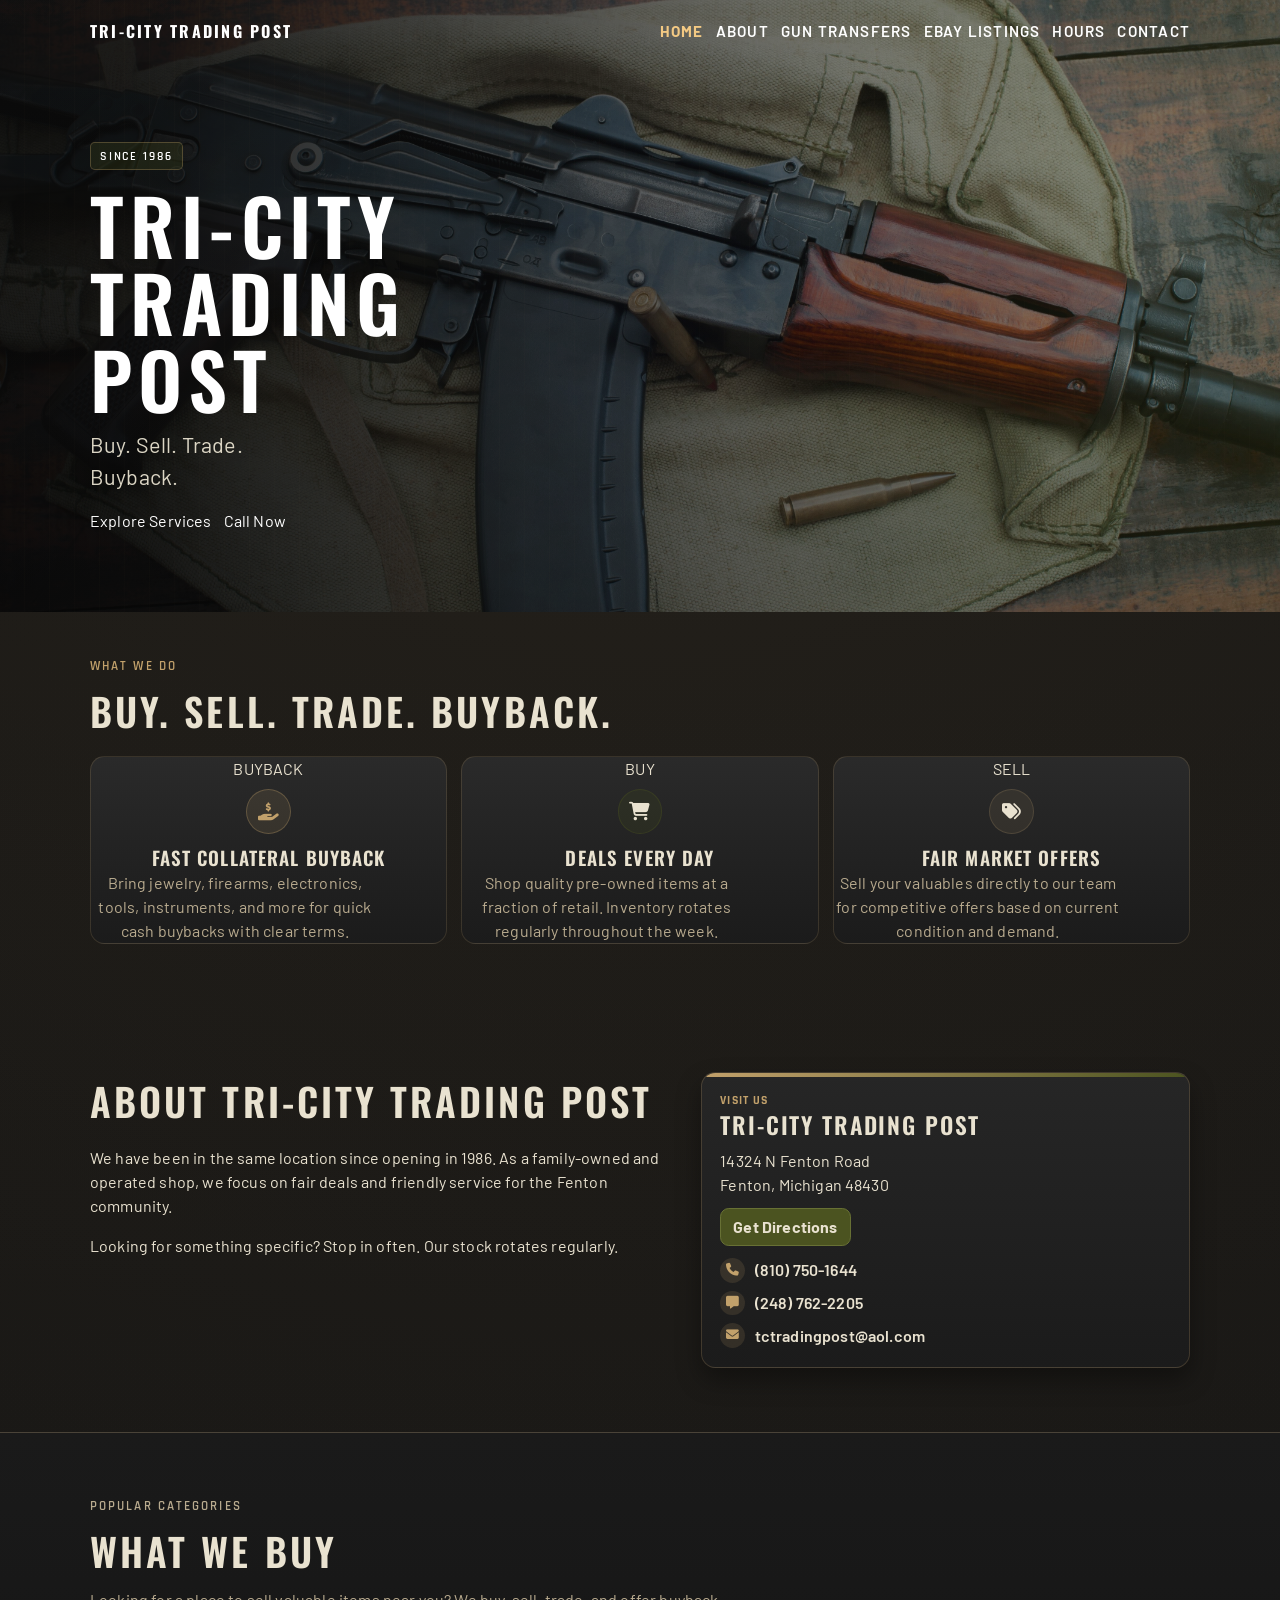
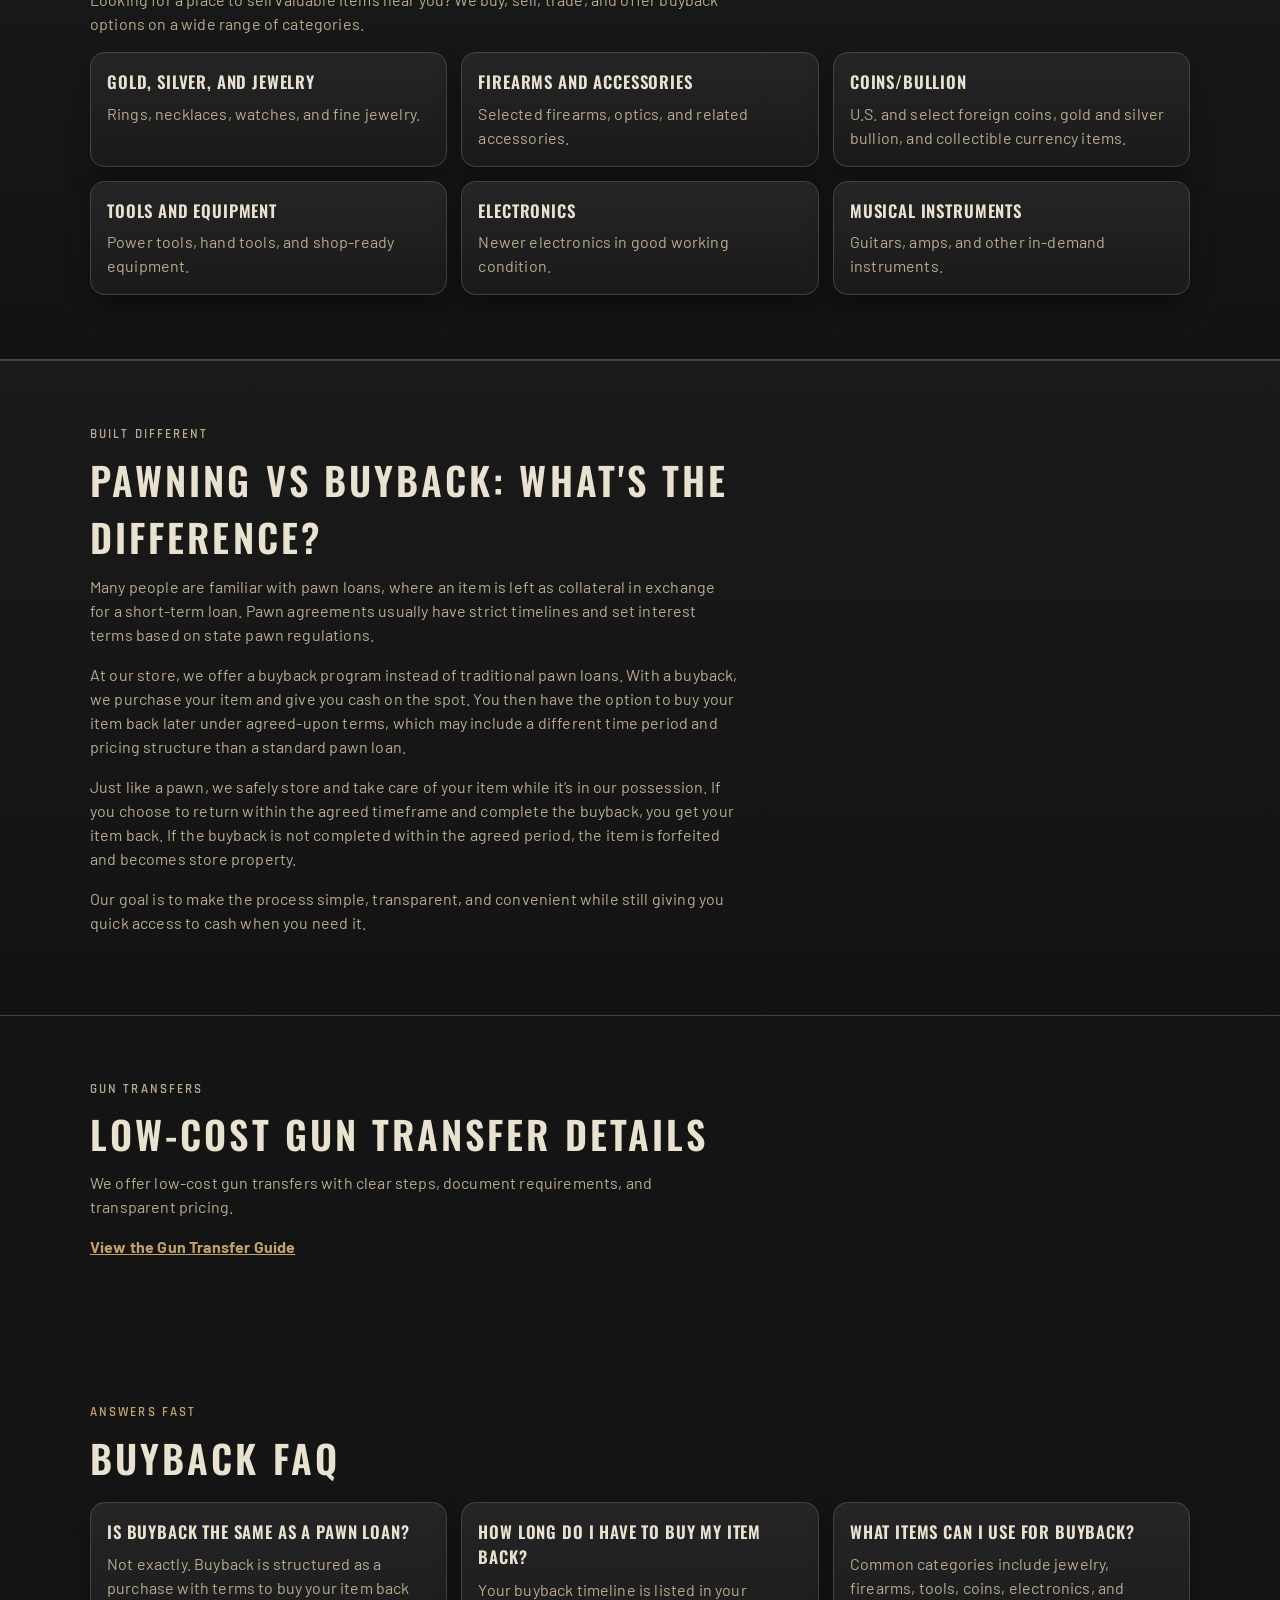
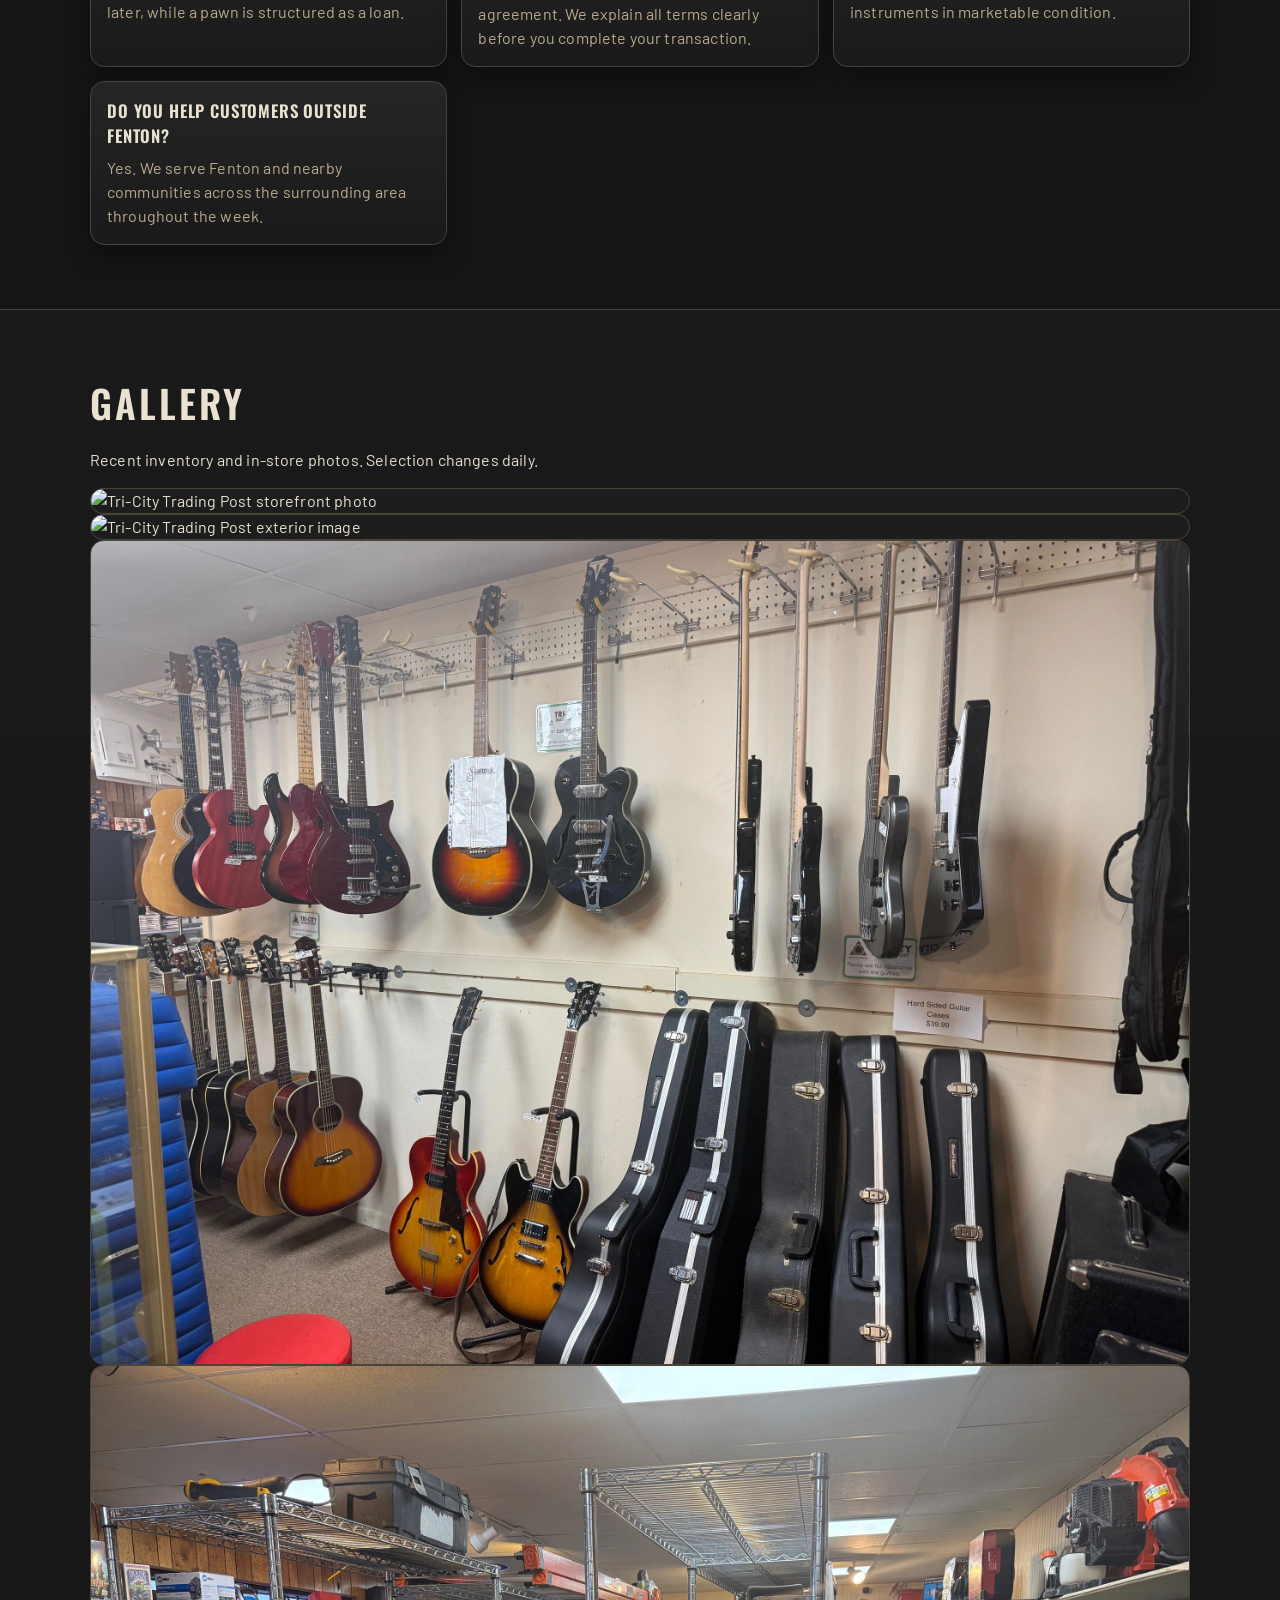
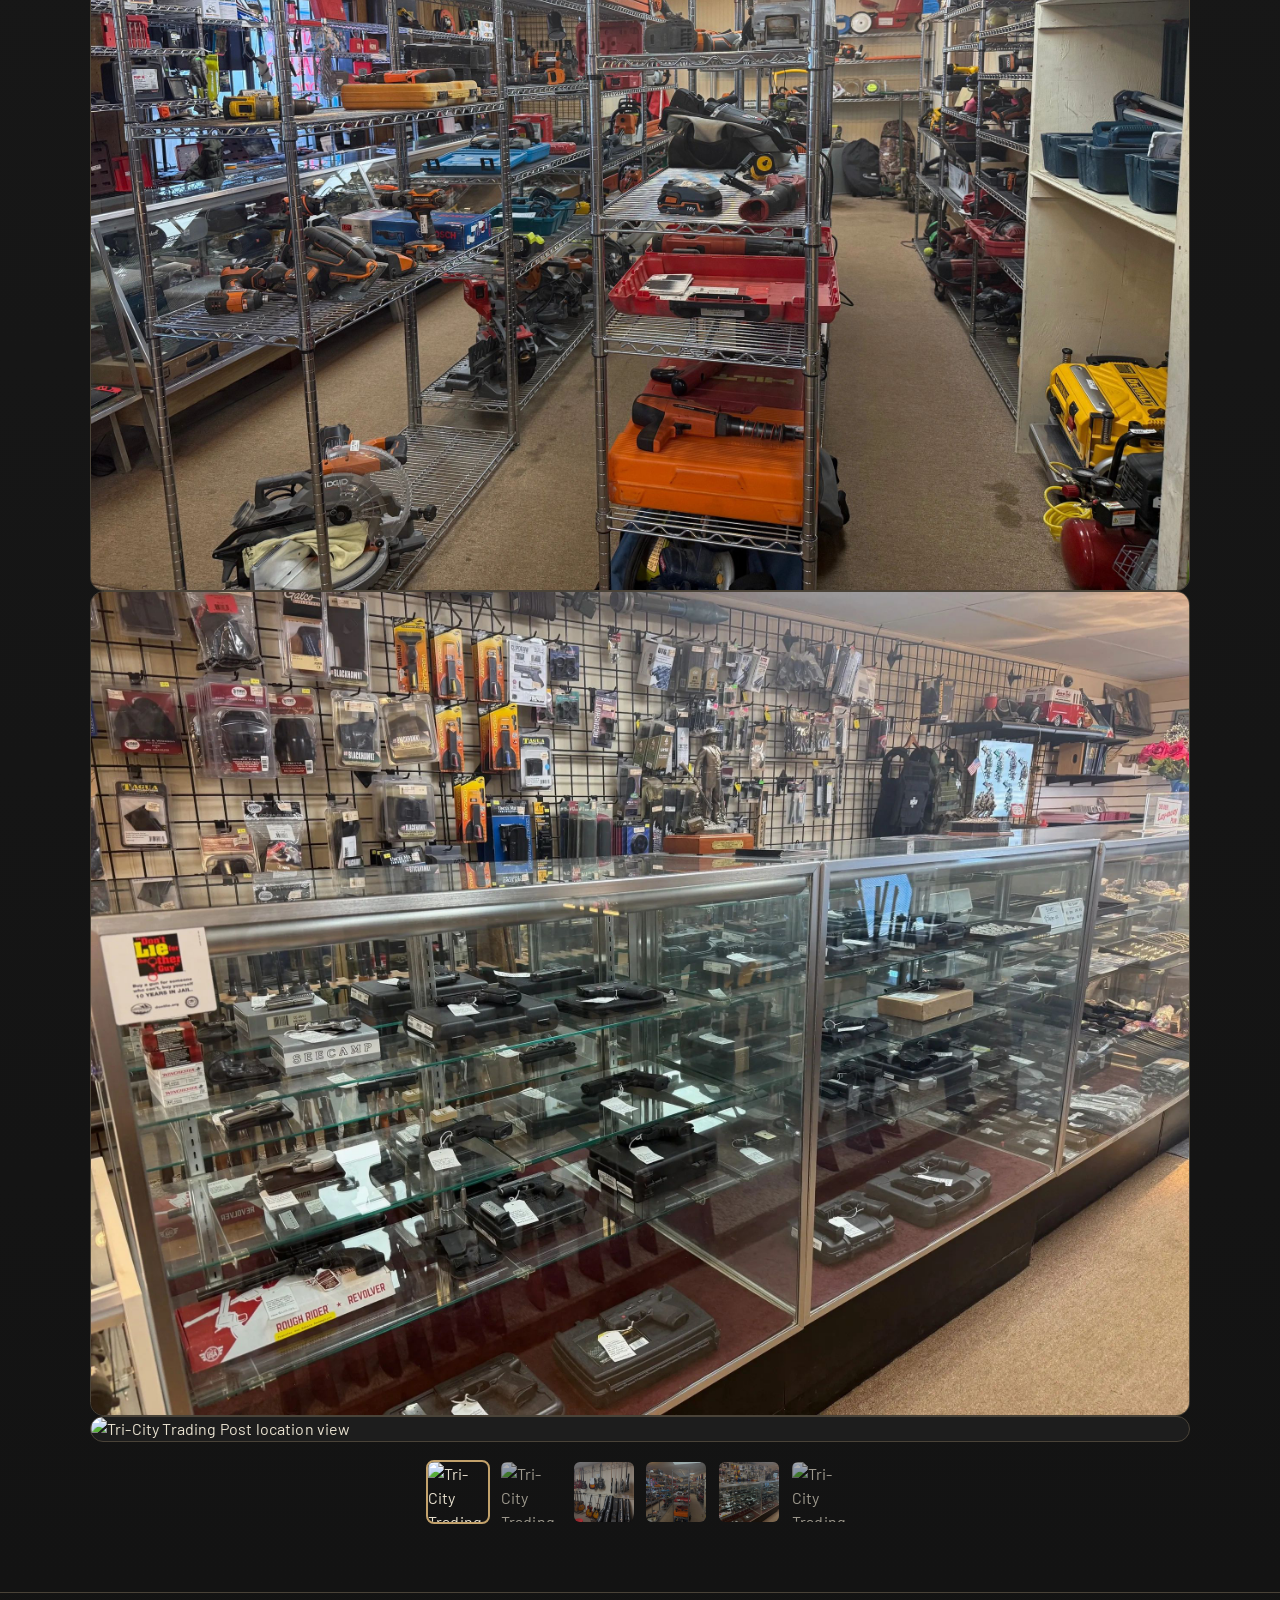
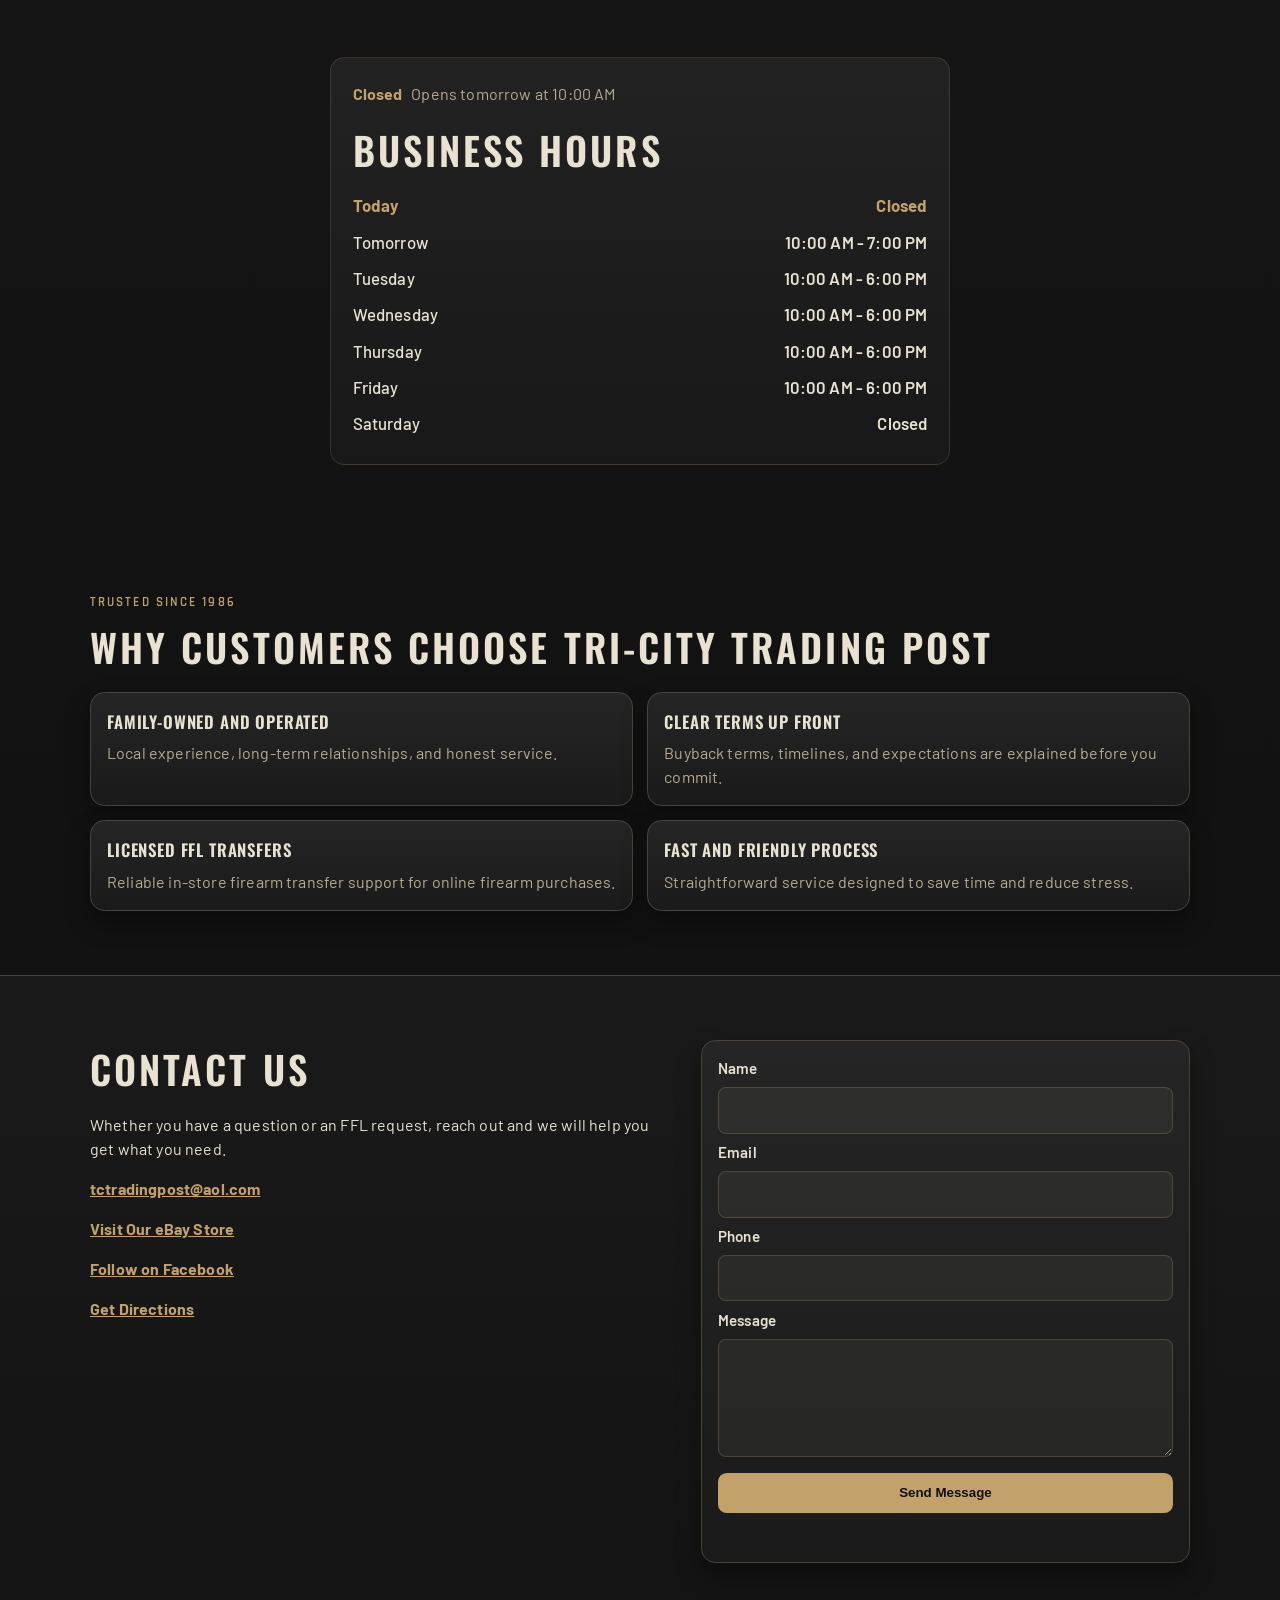
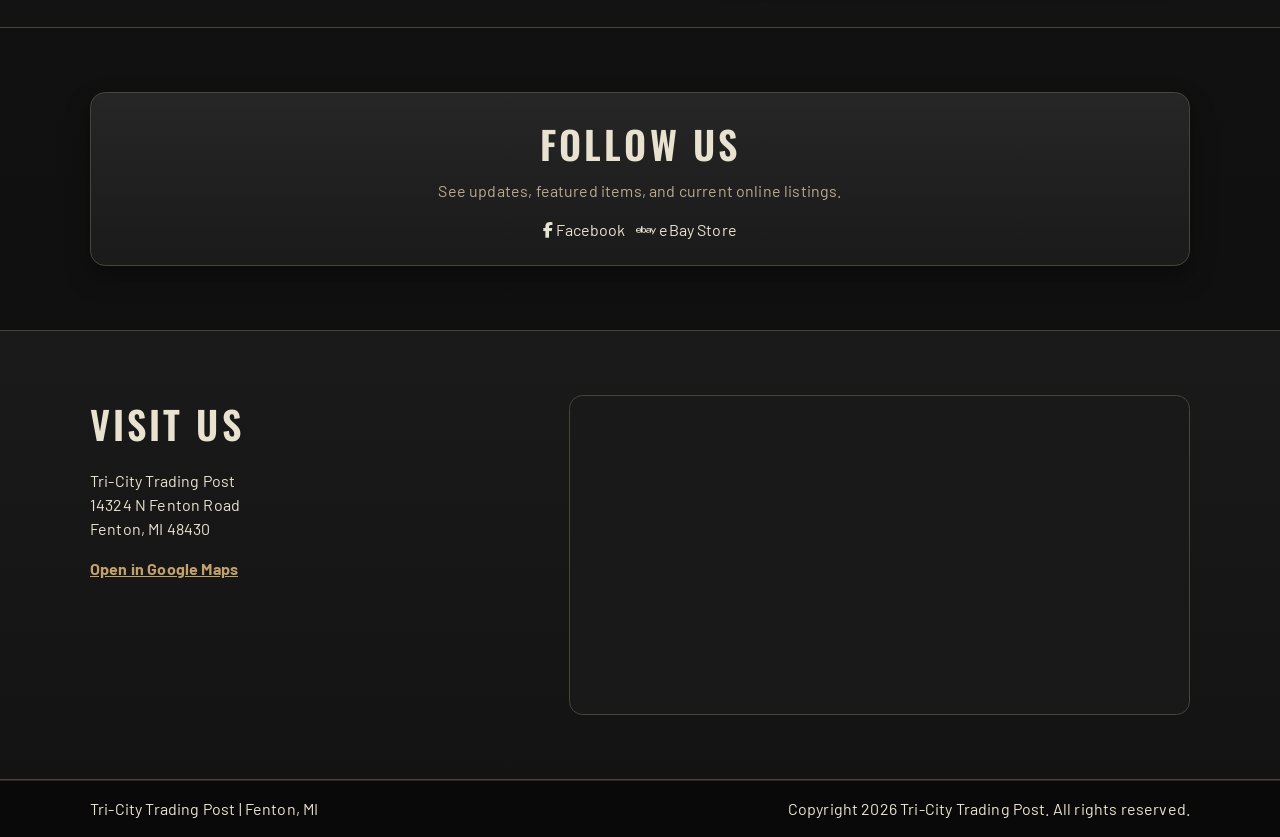
==== commit 7fb36c34: "fix nav highlighting and add cache invalidation for new deploys" ====
--- a/index.html
+++ b/index.html
@@ -3,6 +3,7 @@
   <head>
     <meta charset="utf-8" />
     <meta name="viewport" content="width=device-width, initial-scale=1" />
+    <meta name="site-version" content="2026-03-26-1" />
     <title>Tri-City Trading Post | Fenton, MI Buyback Shop</title>
     <meta
       name="description"
@@ -129,7 +130,7 @@
     <header class="hero" id="top">
       <div class="hero__overlay"></div>
       <nav class="nav shell">
-        <a class="brand" href="index.html">Tri-City Trading Post</a>
+        <a class="brand" href="./">Tri-City Trading Post</a>
         <sl-dropdown
           id="mobile-menu"
           placement="bottom-end"
@@ -147,21 +148,21 @@
             <span></span>
           </button>
           <div class="mobile-menu">
-            <a class="is-active" href="index.html" aria-current="page">Home</a>
-            <a href="index.html#about">About</a>
+            <a class="is-active" href="./" aria-current="page">Home</a>
+            <a href="./#about">About</a>
             <a href="gun-transfers.html">Gun Transfers</a>
             <a href="ebay.html">eBay Listings</a>
-            <a href="index.html#hours">Hours</a>
-            <a href="index.html#contact">Contact</a>
+            <a href="./#hours">Hours</a>
+            <a href="./#contact">Contact</a>
           </div>
         </sl-dropdown>
         <div class="nav__links" id="site-nav">
-          <a class="is-active" href="index.html" aria-current="page">Home</a>
-          <a href="index.html#about">About</a>
+          <a class="is-active" href="./" aria-current="page">Home</a>
+          <a href="./#about">About</a>
           <a href="gun-transfers.html">Gun Transfers</a>
           <a href="ebay.html">eBay Listings</a>
-          <a href="index.html#hours">Hours</a>
-          <a href="index.html#contact">Contact</a>
+          <a href="./#hours">Hours</a>
+          <a href="./#contact">Contact</a>
         </div>
       </nav>
       <div class="hero__content shell">
@@ -668,9 +669,18 @@
         dropdown.querySelectorAll(".mobile-menu a").forEach(function (link) {
           link.addEventListener("click", function (e) {
             var href = link.getAttribute("href");
-            if (href.startsWith("#")) {
+            if (!href) {
+              dropdown.hide();
+              return;
+            }
+
+            var url = new URL(href, window.location.href);
+            var currentPath = window.location.pathname.replace(/\/index\.html$/, "/");
+            var targetPath = url.pathname.replace(/\/index\.html$/, "/");
+
+            if (url.hash && currentPath === targetPath) {
               e.preventDefault();
-              var target = document.querySelector(href);
+              var target = document.querySelector(url.hash);
               if (target) {
                 target.scrollIntoView({ behavior: "smooth" });
               }
@@ -685,6 +695,12 @@
         const carousel = document.querySelector(".carousel-thumbnails");
         const scroller = document.querySelector(".thumbnails__scroller");
         if (!galleryRoot || !carousel || !scroller) return;
+        const siteVersionMeta = document.querySelector(
+          'meta[name="site-version"]',
+        );
+        const siteVersion = siteVersionMeta
+          ? String(siteVersionMeta.content || "").trim() || "1"
+          : "1";
 
         const endpoint = (galleryRoot.dataset.galleryEndpoint || "").trim();
         const galleryLimitValue = String(
@@ -693,6 +709,8 @@
         const galleryLimit = galleryLimitValue
           ? Math.max(Number(galleryLimitValue) || 1, 1)
           : null;
+        const galleryCacheKey = "galleryPhotosCache:" + siteVersion;
+        const galleryCacheTtlMs = 6 * 60 * 60 * 1000;
         const fallbackPhotos = [
           {
             src: "assets/images/img_4539_a.jpg",
@@ -907,6 +925,45 @@
             .slice(0, galleryLimit || undefined);
         }
 
+        function readCachedPhotos() {
+          try {
+            const raw = window.localStorage.getItem(galleryCacheKey);
+            if (!raw) return null;
+
+            const parsed = JSON.parse(raw);
+            if (
+              !parsed ||
+              !Array.isArray(parsed.photos) ||
+              !Number.isFinite(parsed.savedAt)
+            ) {
+              return null;
+            }
+
+            if (Date.now() - parsed.savedAt > galleryCacheTtlMs) {
+              return null;
+            }
+
+            return parsed.photos;
+          } catch (error) {
+            console.warn("Unable to read gallery cache.", error);
+            return null;
+          }
+        }
+
+        function writeCachedPhotos(photos) {
+          try {
+            window.localStorage.setItem(
+              galleryCacheKey,
+              JSON.stringify({
+                savedAt: Date.now(),
+                photos: photos,
+              }),
+            );
+          } catch (error) {
+            console.warn("Unable to write gallery cache.", error);
+          }
+        }
+
         async function loadRemotePhotos() {
           if (!endpoint) {
             throw new Error("Gallery endpoint is not configured.");
@@ -942,13 +999,25 @@
         }
 
         (async function loadGallery() {
+          const cachedPhotos = readCachedPhotos();
+          const hasCachedPhotos =
+            Array.isArray(cachedPhotos) && cachedPhotos.length > 0;
+
           setLoadingState(true);
+          if (hasCachedPhotos) {
+            renderGallery(cachedPhotos);
+            setLoadingState(false);
+          }
+
           try {
             const photos = await loadRemotePhotos();
             renderGallery(photos);
+            writeCachedPhotos(photos);
           } catch (error) {
-            renderGallery(fallbackPhotos);
-            console.error("Gallery fallback enabled:", error);
+            if (!hasCachedPhotos) {
+              renderGallery(fallbackPhotos);
+              console.error("Gallery fallback enabled:", error);
+            }
           } finally {
             setLoadingState(false);
           }
@@ -961,11 +1030,19 @@
         const statusEl = document.getElementById("hours-status");
         const hoursList = document.getElementById("hours-list");
         if (!hoursPanel || !hoursLoading || !statusEl || !hoursList) return;
+        const siteVersionMeta = document.querySelector(
+          'meta[name="site-version"]',
+        );
+        const siteVersion = siteVersionMeta
+          ? String(siteVersionMeta.content || "").trim() || "1"
+          : "1";
 
         const endpoint = String(hoursPanel.dataset.hoursEndpoint || "").trim();
         const timezone = String(
           hoursPanel.dataset.hoursTimezone || "America/Detroit",
         ).trim();
+        const hoursCacheKey = "storeHoursCache:" + siteVersion;
+        const hoursCacheTtlMs = 30 * 60 * 1000;
         const dayNames = [
           "Sunday",
           "Monday",
@@ -1119,6 +1196,45 @@
           });
         }
 
+        function readCachedHours() {
+          try {
+            const raw = window.localStorage.getItem(hoursCacheKey);
+            if (!raw) return null;
+
+            const parsed = JSON.parse(raw);
+            if (
+              !parsed ||
+              !Array.isArray(parsed.days) ||
+              !Number.isFinite(parsed.savedAt)
+            ) {
+              return null;
+            }
+
+            if (Date.now() - parsed.savedAt > hoursCacheTtlMs) {
+              return null;
+            }
+
+            return parsed.days;
+          } catch (error) {
+            console.warn("Unable to read hours cache.", error);
+            return null;
+          }
+        }
+
+        function writeCachedHours(days) {
+          try {
+            window.localStorage.setItem(
+              hoursCacheKey,
+              JSON.stringify({
+                savedAt: Date.now(),
+                days: days,
+              }),
+            );
+          } catch (error) {
+            console.warn("Unable to write hours cache.", error);
+          }
+        }
+
         function renderHours(days) {
           const storeNow = getStoreNowParts();
           hoursList.innerHTML = "";
@@ -1233,13 +1349,25 @@
         }
 
         (async function initHours() {
+          const cachedHours = readCachedHours();
+          const hasCachedHours =
+            Array.isArray(cachedHours) && cachedHours.length > 0;
+
           setHoursLoadingState(true);
+          if (hasCachedHours) {
+            renderHours(cachedHours);
+            setHoursLoadingState(false);
+          }
+
           try {
             const liveDays = await loadRemoteHours();
             renderHours(liveDays);
+            writeCachedHours(liveDays);
           } catch (error) {
-            renderHours(buildFallbackDays());
-            console.error("Hours fallback enabled:", error);
+            if (!hasCachedHours) {
+              renderHours(buildFallbackDays());
+              console.error("Hours fallback enabled:", error);
+            }
           } finally {
             setHoursLoadingState(false);
           }
--- a/styles.css
+++ b/styles.css
@@ -205,7 +205,9 @@
 }
 
 .nav__links a.is-active,
-.mobile-menu a.is-active {
+.nav__links a[aria-current="page"],
+.mobile-menu a.is-active,
+.mobile-menu a[aria-current="page"] {
   color: #0f1419;
   background: var(--rust);
   border-color: var(--rust);
@@ -1347,11 +1349,13 @@
     box-shadow: none;
   }
 
-  .nav__links a.is-active {
-    color: var(--rust);
+  .nav__links a.is-active,
+  .nav__links a[aria-current="page"] {
+    color: #f3c983;
     background: transparent;
     border-color: transparent;
     box-shadow: none;
+    font-weight: 700;
   }
 
   .split {
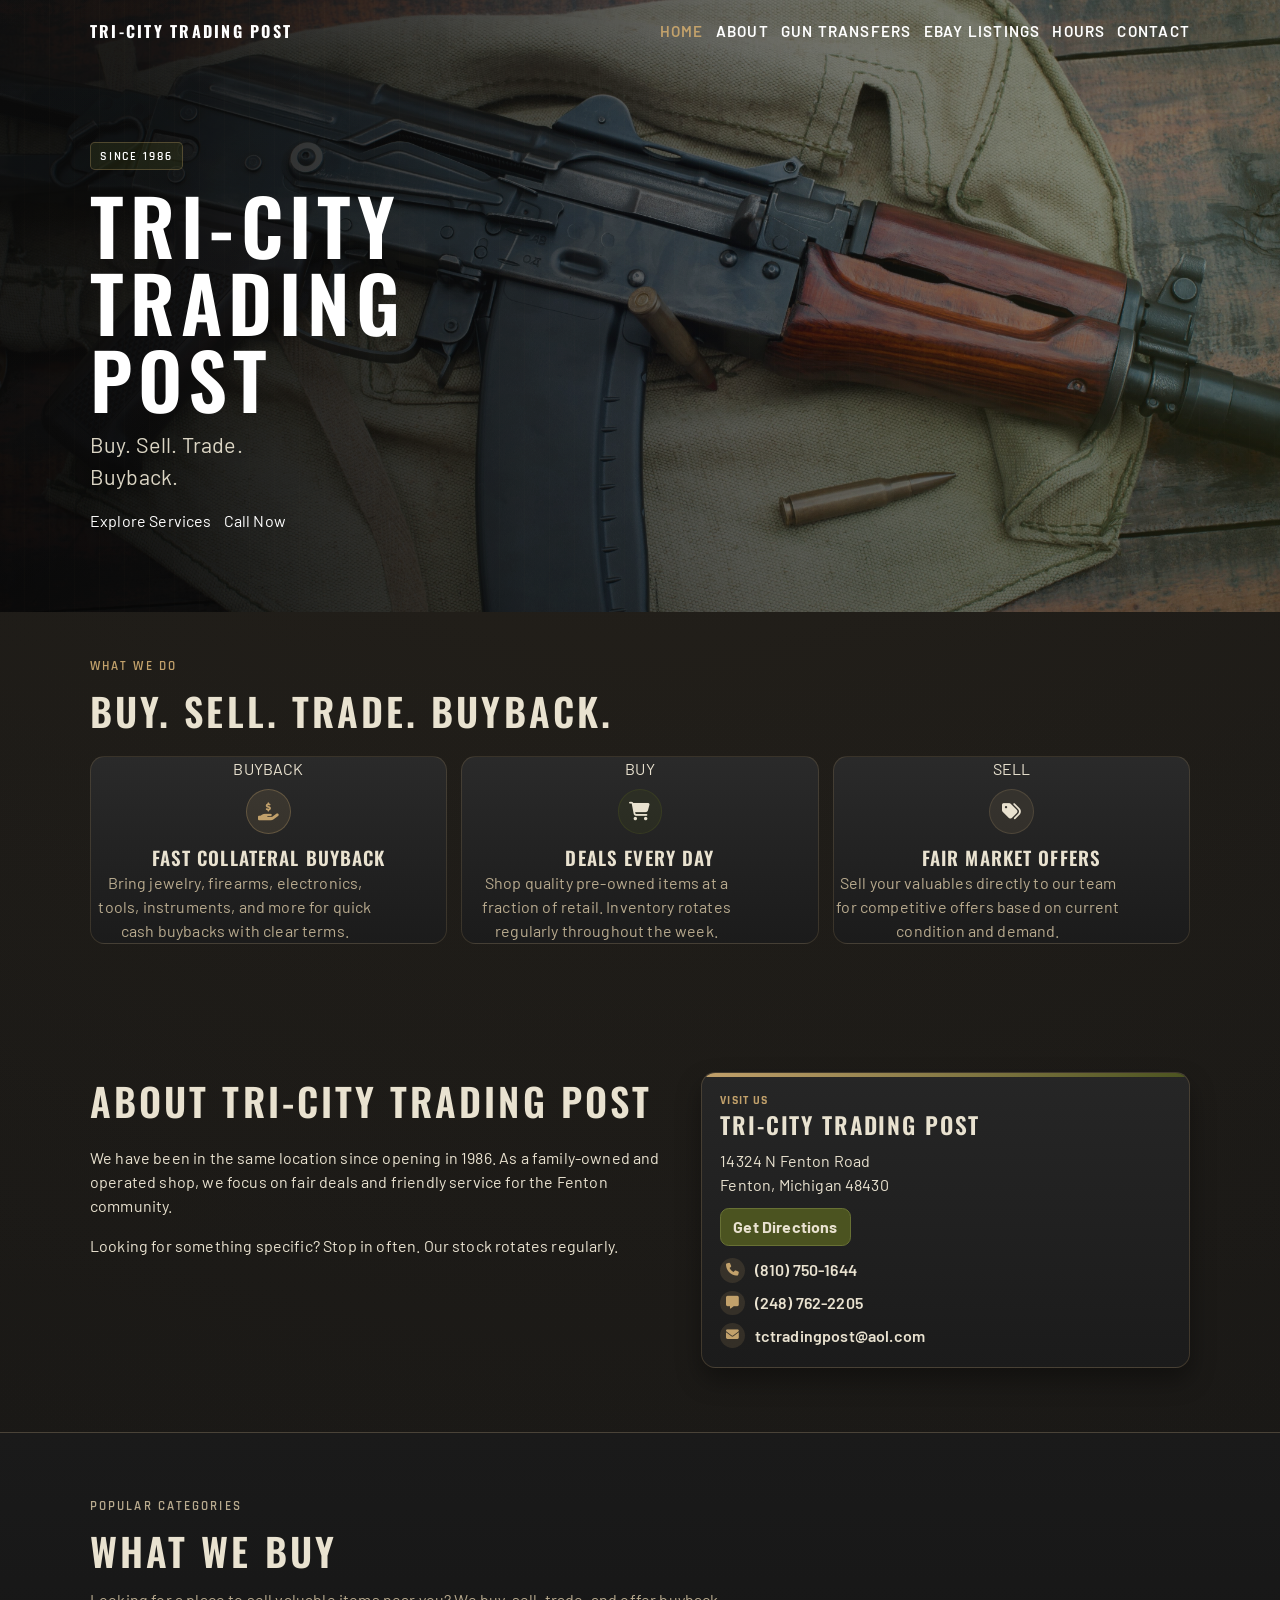
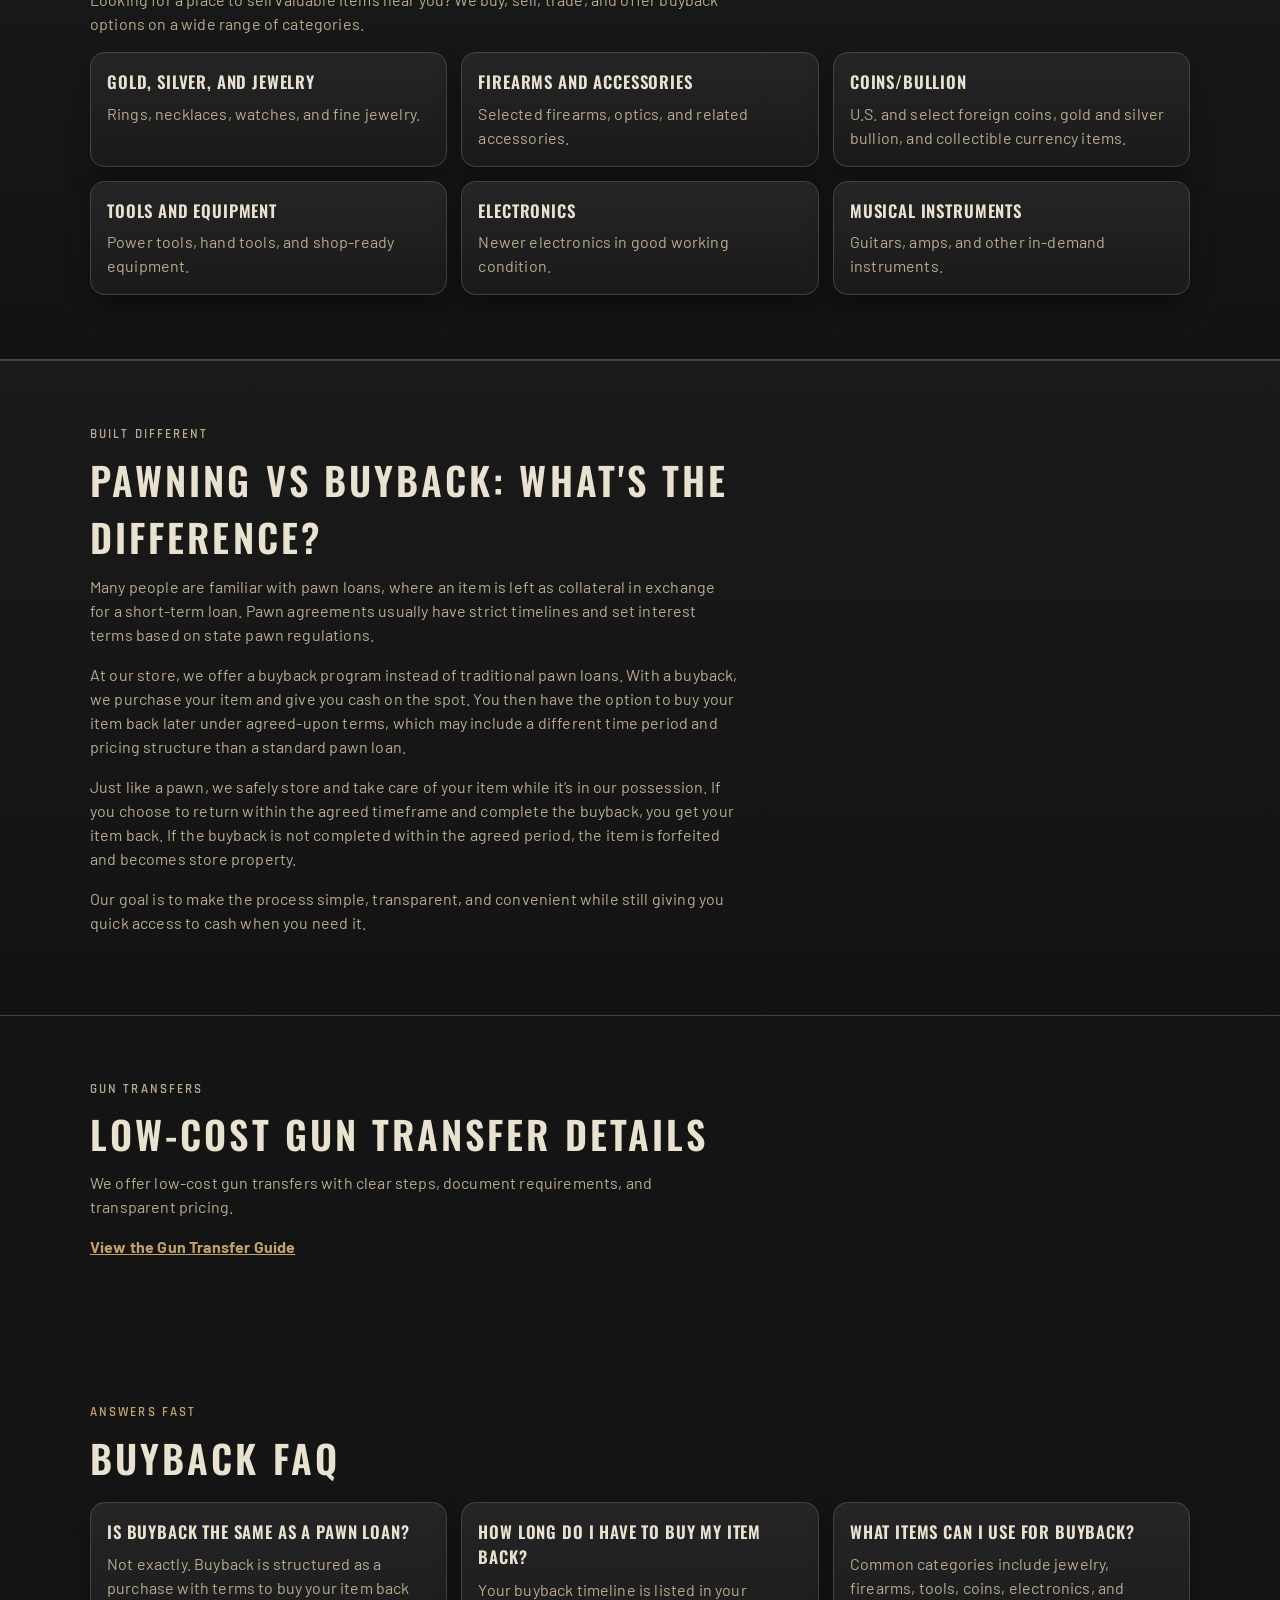
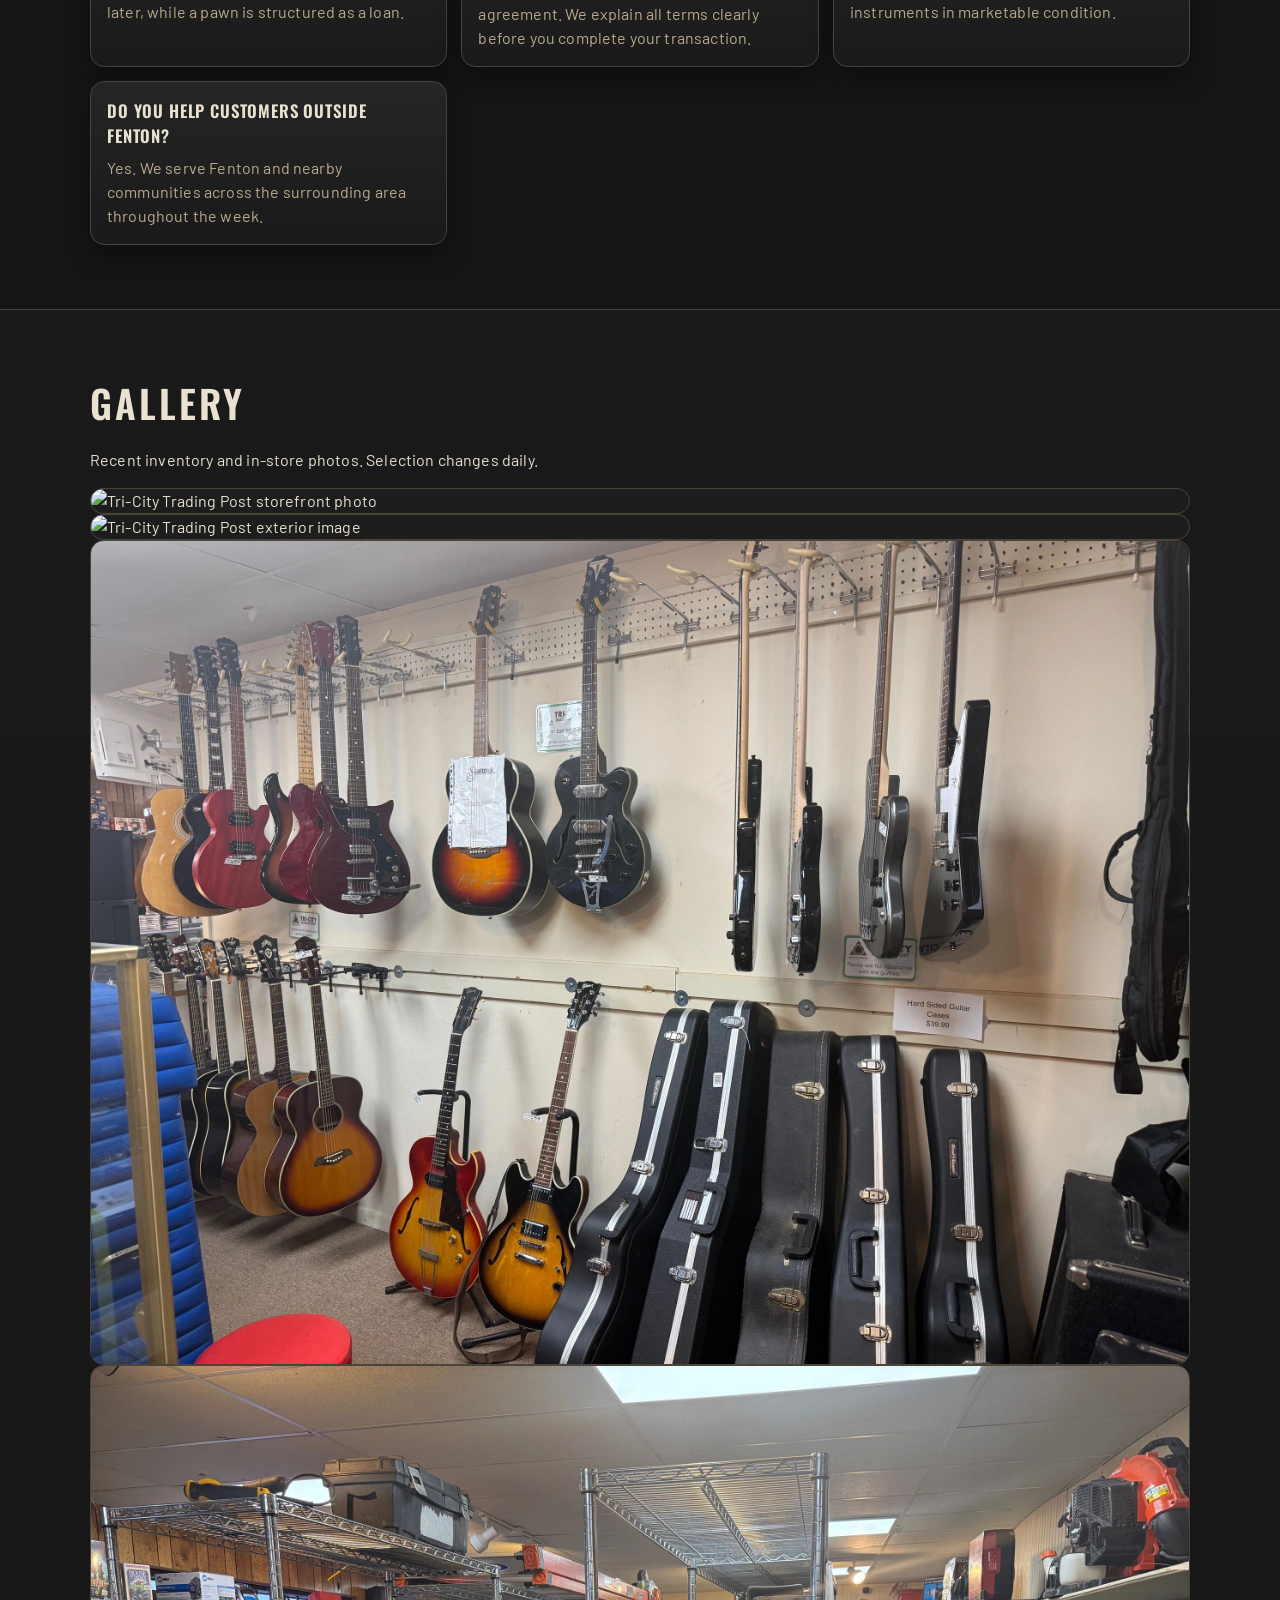
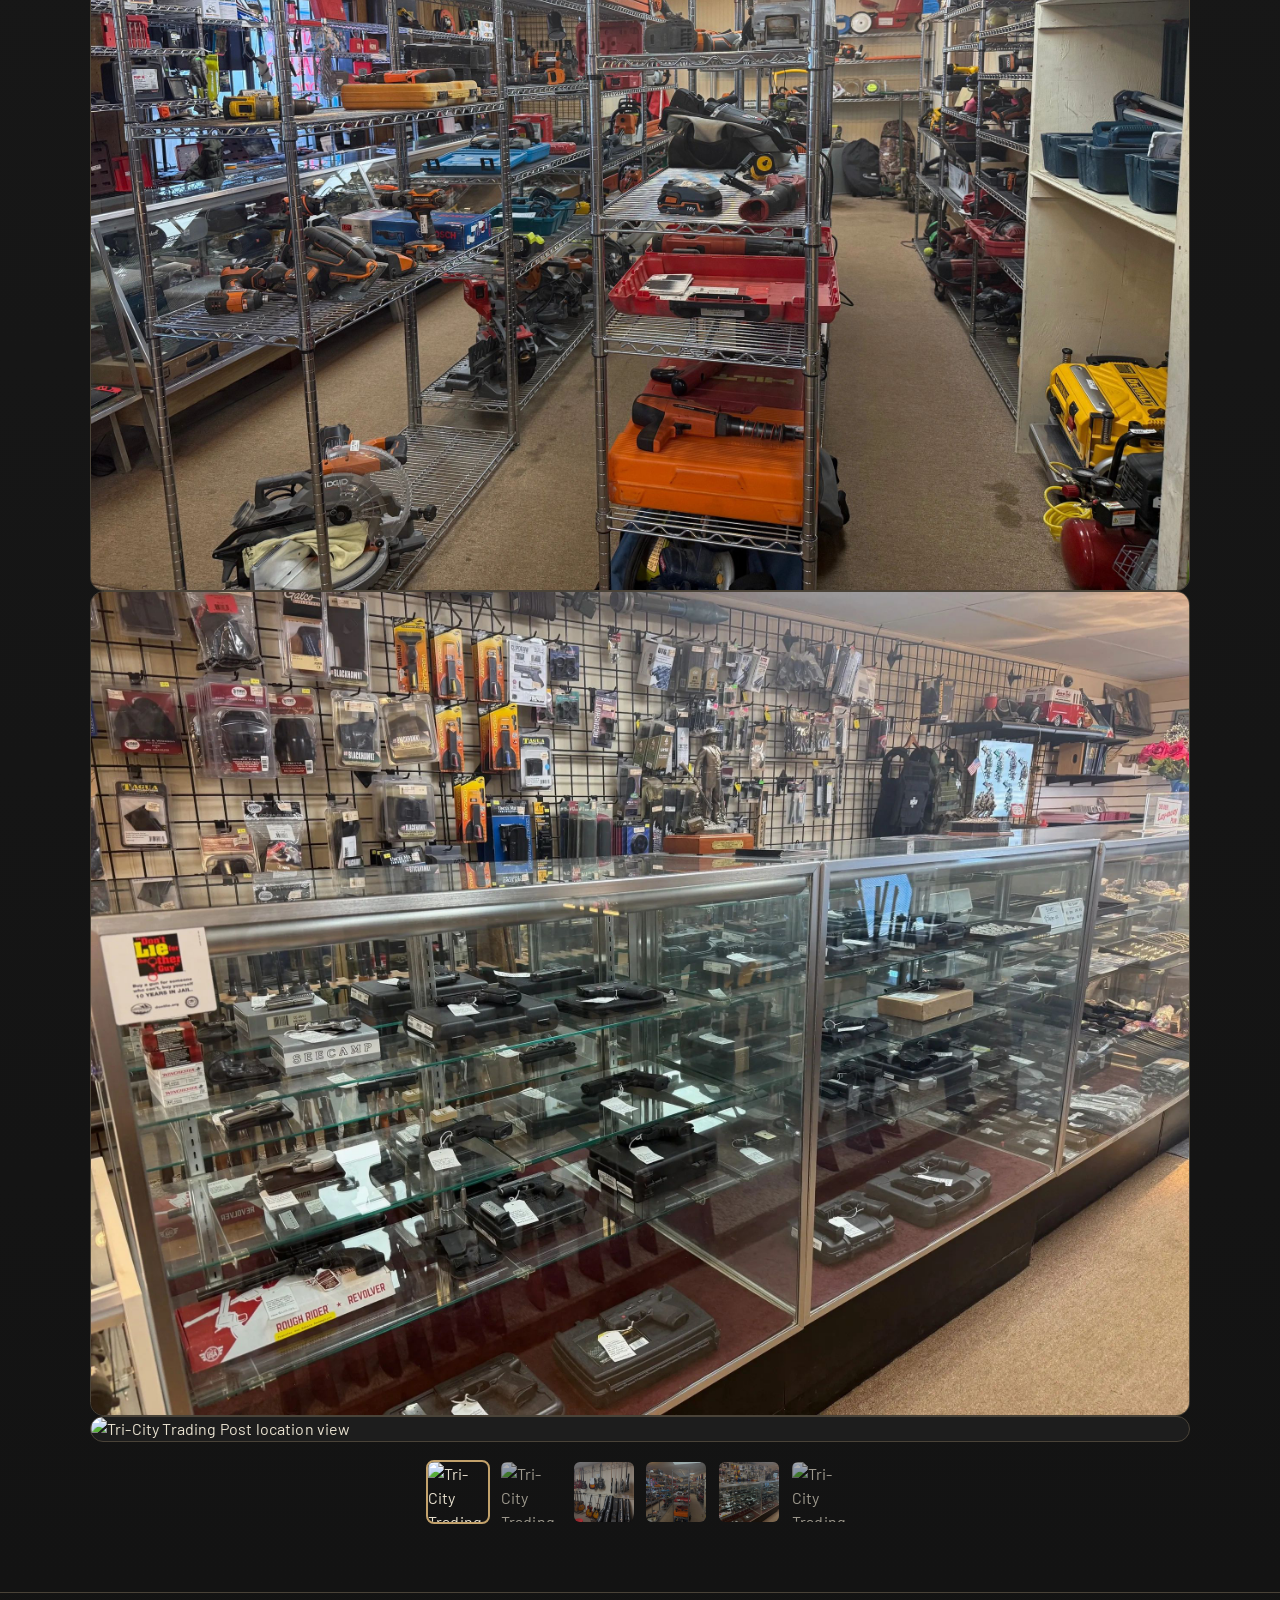
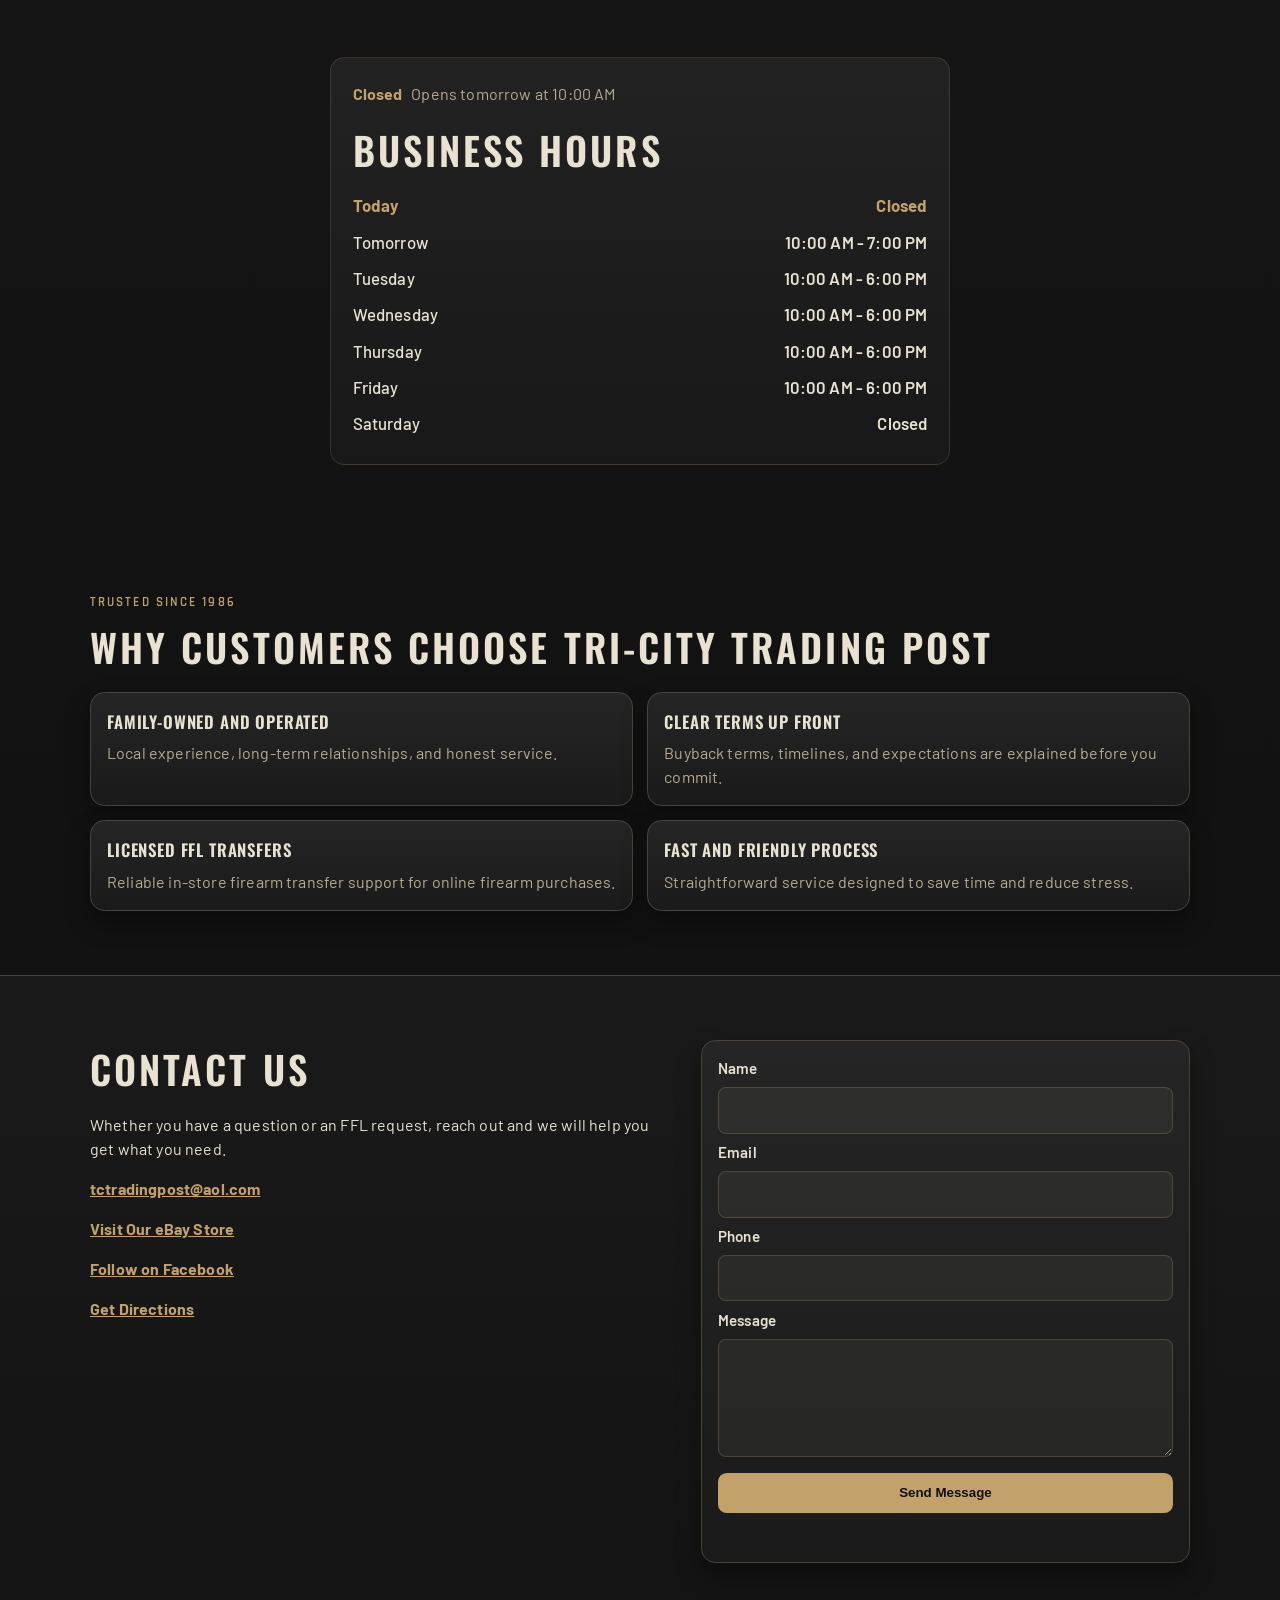
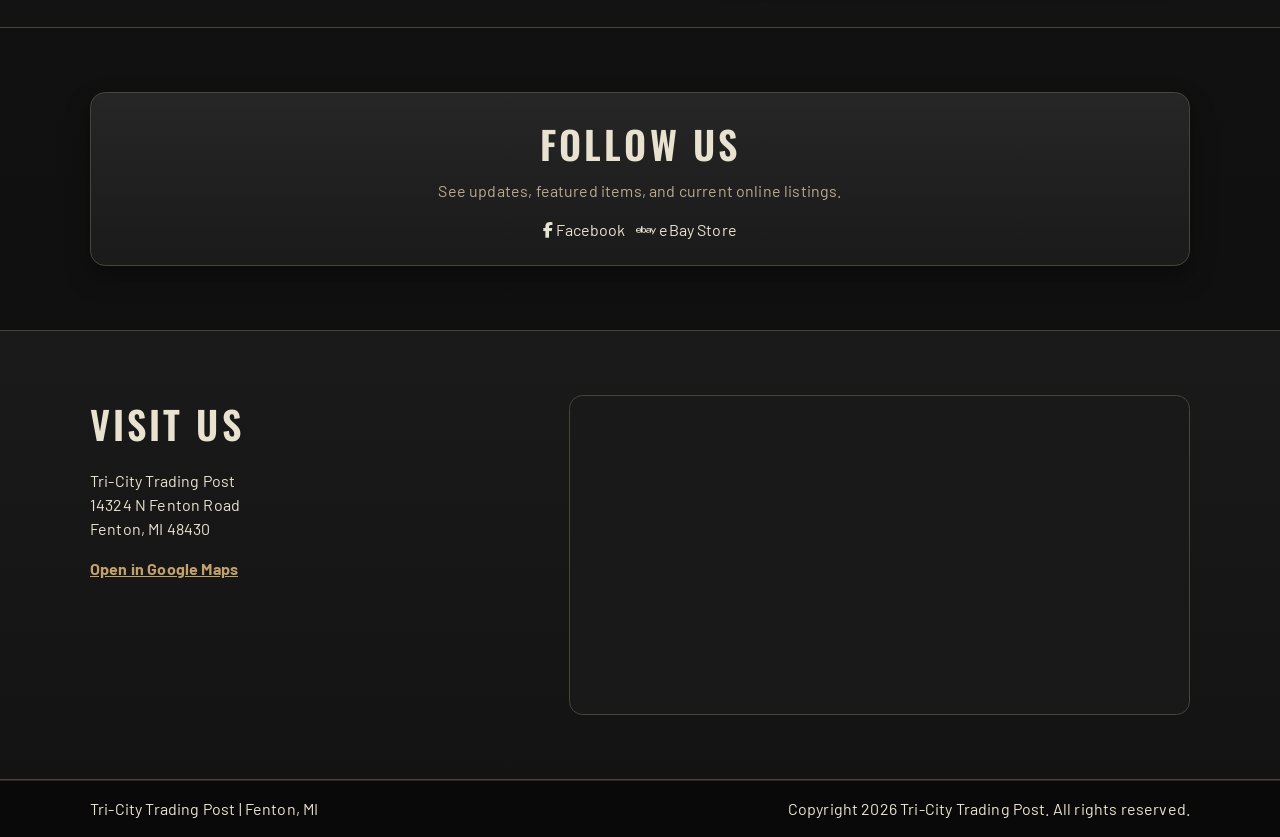
==== commit baabec26: "Deploy site from main" ====
--- a/index.html
+++ b/index.html
@@ -3,7 +3,6 @@
   <head>
     <meta charset="utf-8" />
     <meta name="viewport" content="width=device-width, initial-scale=1" />
-    <meta name="site-version" content="2026-03-26-1" />
     <title>Tri-City Trading Post | Fenton, MI Buyback Shop</title>
     <meta
       name="description"
@@ -695,12 +694,6 @@
         const carousel = document.querySelector(".carousel-thumbnails");
         const scroller = document.querySelector(".thumbnails__scroller");
         if (!galleryRoot || !carousel || !scroller) return;
-        const siteVersionMeta = document.querySelector(
-          'meta[name="site-version"]',
-        );
-        const siteVersion = siteVersionMeta
-          ? String(siteVersionMeta.content || "").trim() || "1"
-          : "1";
 
         const endpoint = (galleryRoot.dataset.galleryEndpoint || "").trim();
         const galleryLimitValue = String(
@@ -709,7 +702,7 @@
         const galleryLimit = galleryLimitValue
           ? Math.max(Number(galleryLimitValue) || 1, 1)
           : null;
-        const galleryCacheKey = "galleryPhotosCache:" + siteVersion;
+        const galleryCacheKey = "galleryPhotosCacheV1";
         const galleryCacheTtlMs = 6 * 60 * 60 * 1000;
         const fallbackPhotos = [
           {
@@ -1030,18 +1023,12 @@
         const statusEl = document.getElementById("hours-status");
         const hoursList = document.getElementById("hours-list");
         if (!hoursPanel || !hoursLoading || !statusEl || !hoursList) return;
-        const siteVersionMeta = document.querySelector(
-          'meta[name="site-version"]',
-        );
-        const siteVersion = siteVersionMeta
-          ? String(siteVersionMeta.content || "").trim() || "1"
-          : "1";
 
         const endpoint = String(hoursPanel.dataset.hoursEndpoint || "").trim();
         const timezone = String(
           hoursPanel.dataset.hoursTimezone || "America/Detroit",
         ).trim();
-        const hoursCacheKey = "storeHoursCache:" + siteVersion;
+        const hoursCacheKey = "storeHoursCacheV1";
         const hoursCacheTtlMs = 30 * 60 * 1000;
         const dayNames = [
           "Sunday",
--- a/styles.css
+++ b/styles.css
@@ -205,9 +205,7 @@
 }
 
 .nav__links a.is-active,
-.nav__links a[aria-current="page"],
-.mobile-menu a.is-active,
-.mobile-menu a[aria-current="page"] {
+.mobile-menu a.is-active {
   color: #0f1419;
   background: var(--rust);
   border-color: var(--rust);
@@ -1349,13 +1347,11 @@
     box-shadow: none;
   }
 
-  .nav__links a.is-active,
-  .nav__links a[aria-current="page"] {
-    color: #f3c983;
+  .nav__links a.is-active {
+    color: var(--rust);
     background: transparent;
     border-color: transparent;
     box-shadow: none;
-    font-weight: 700;
   }
 
   .split {
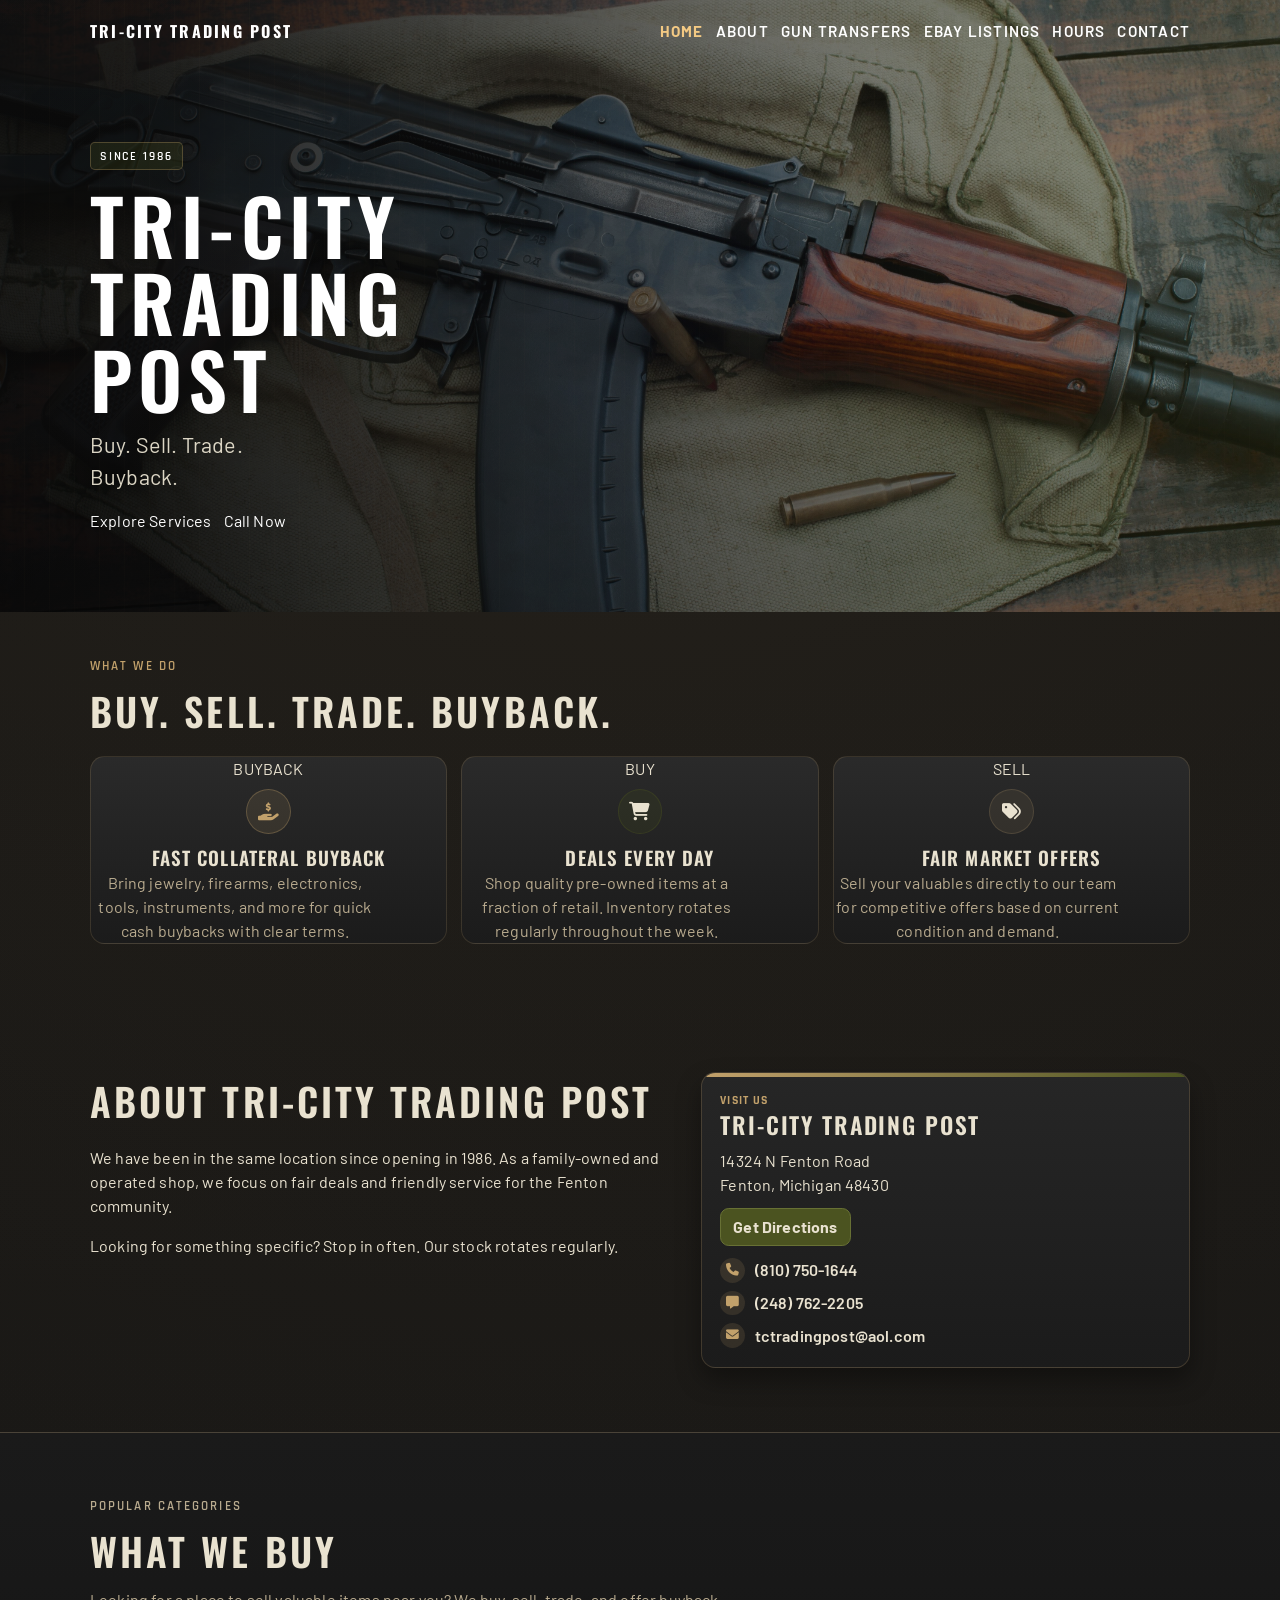
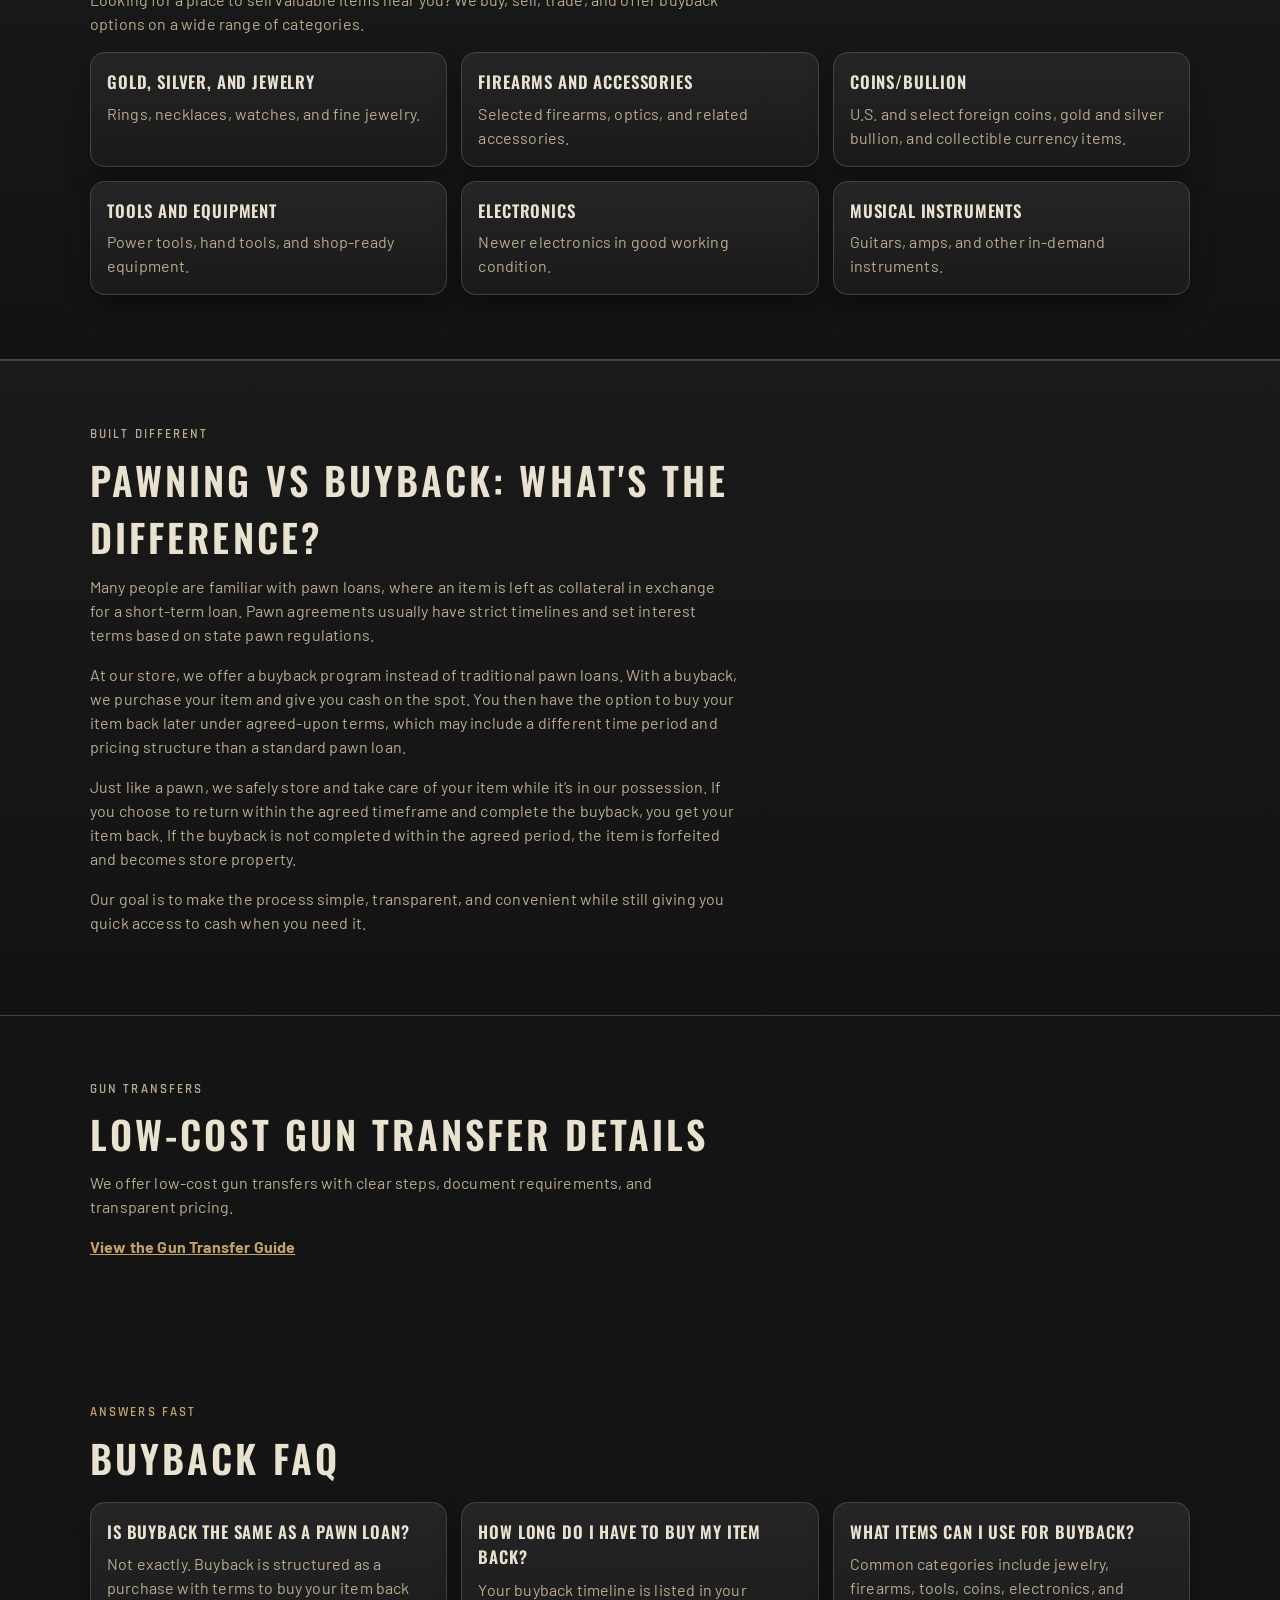
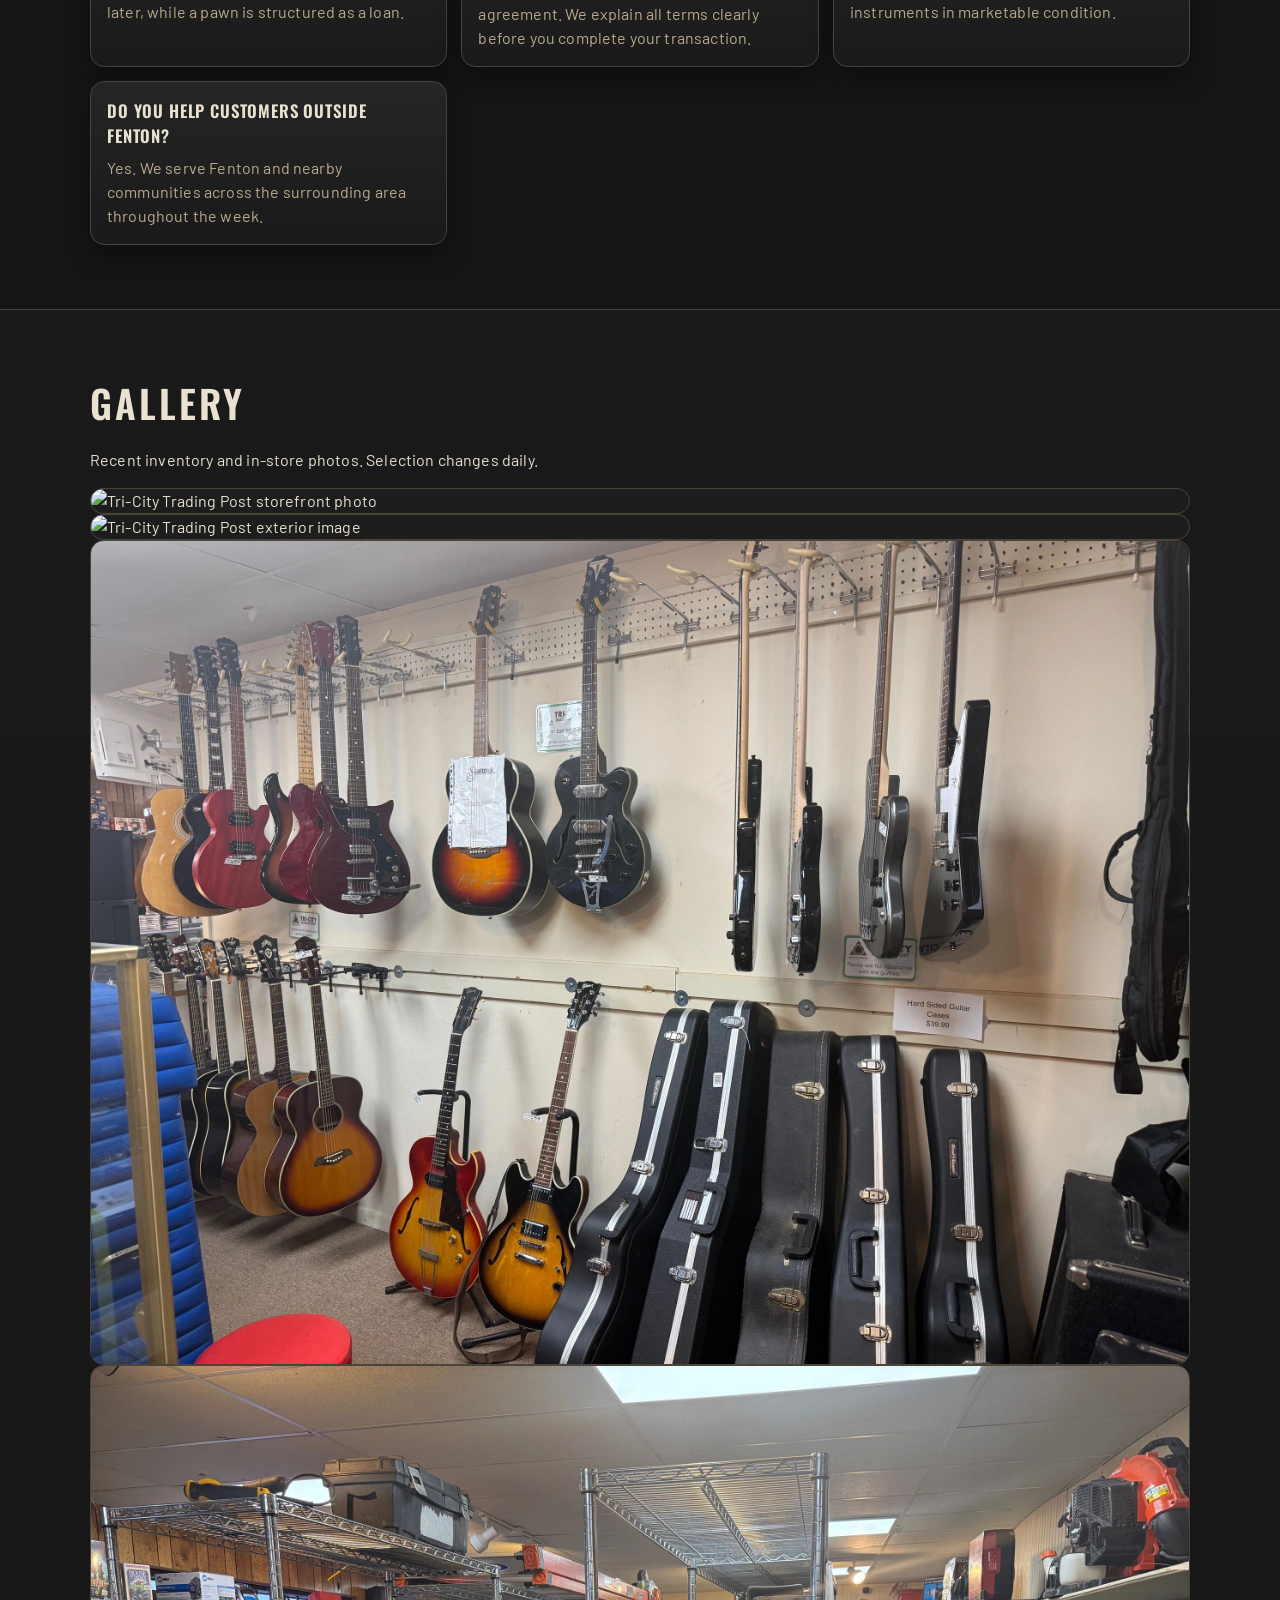
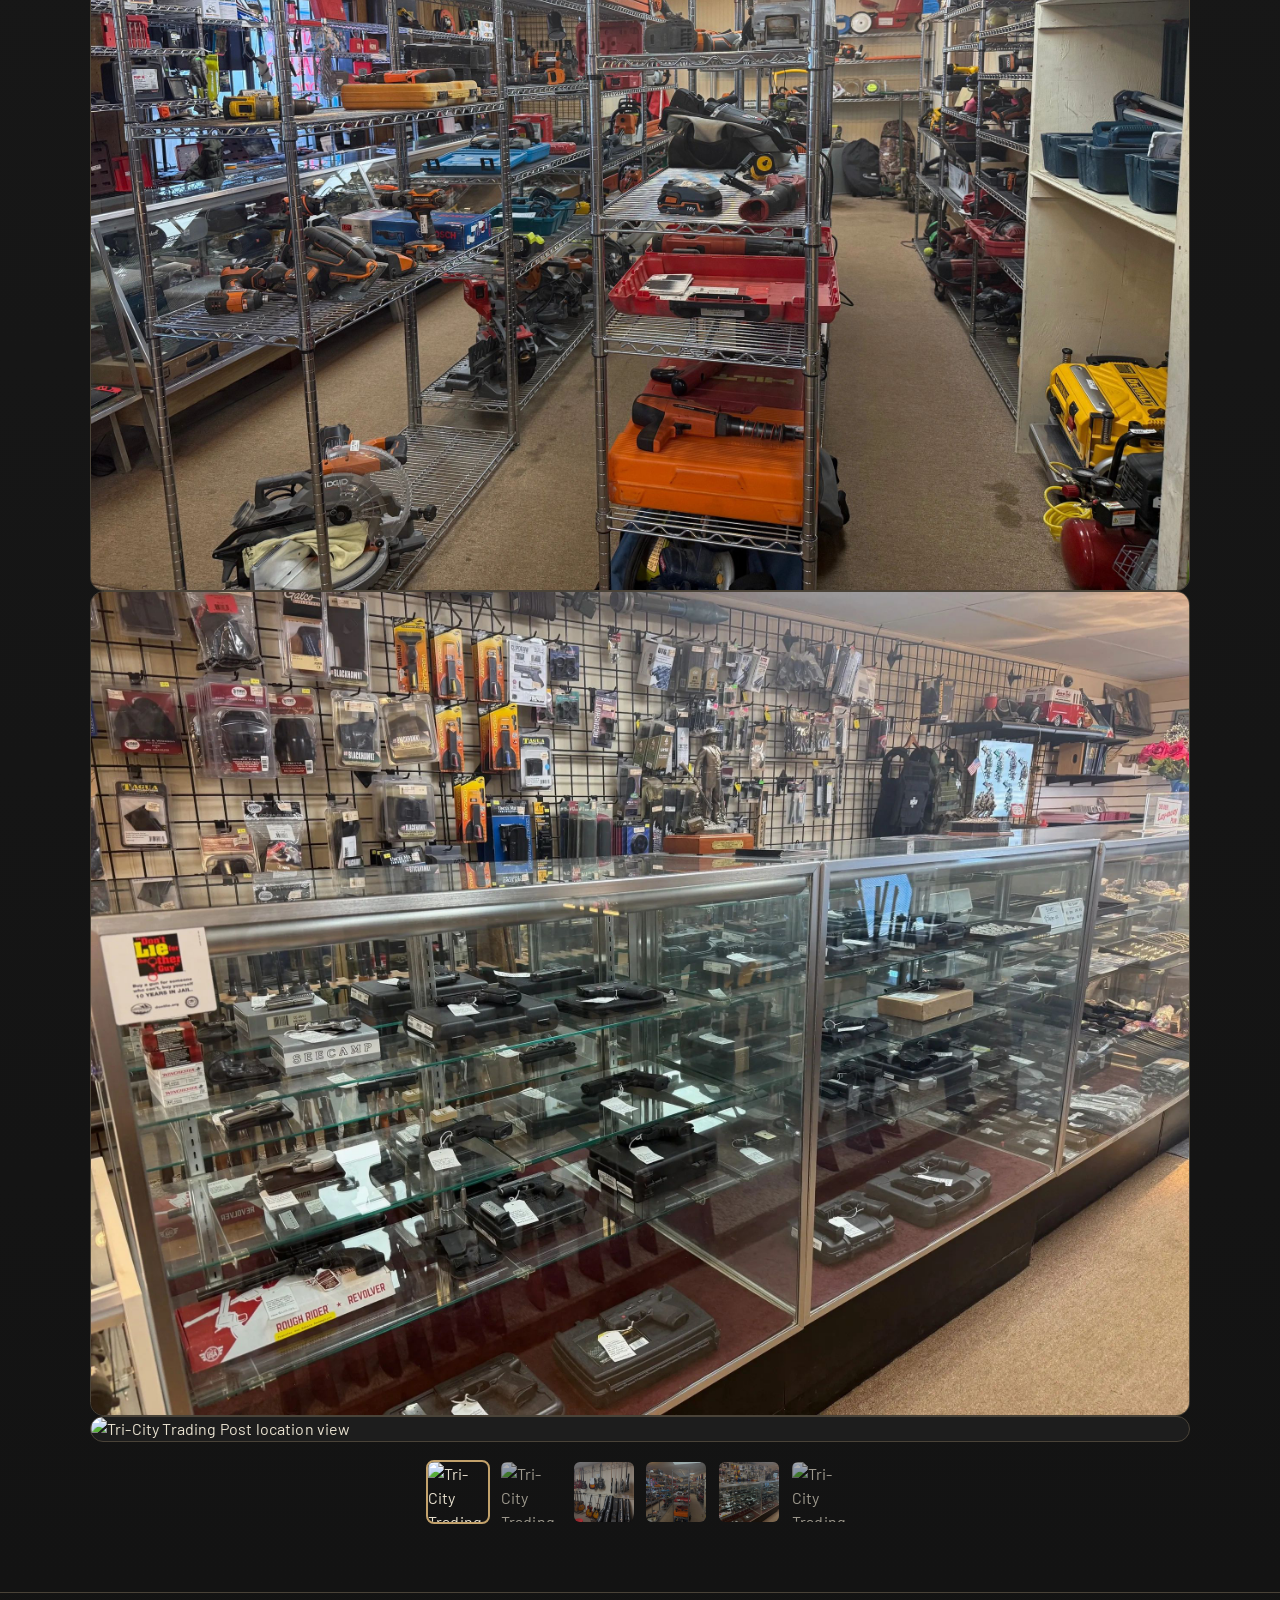
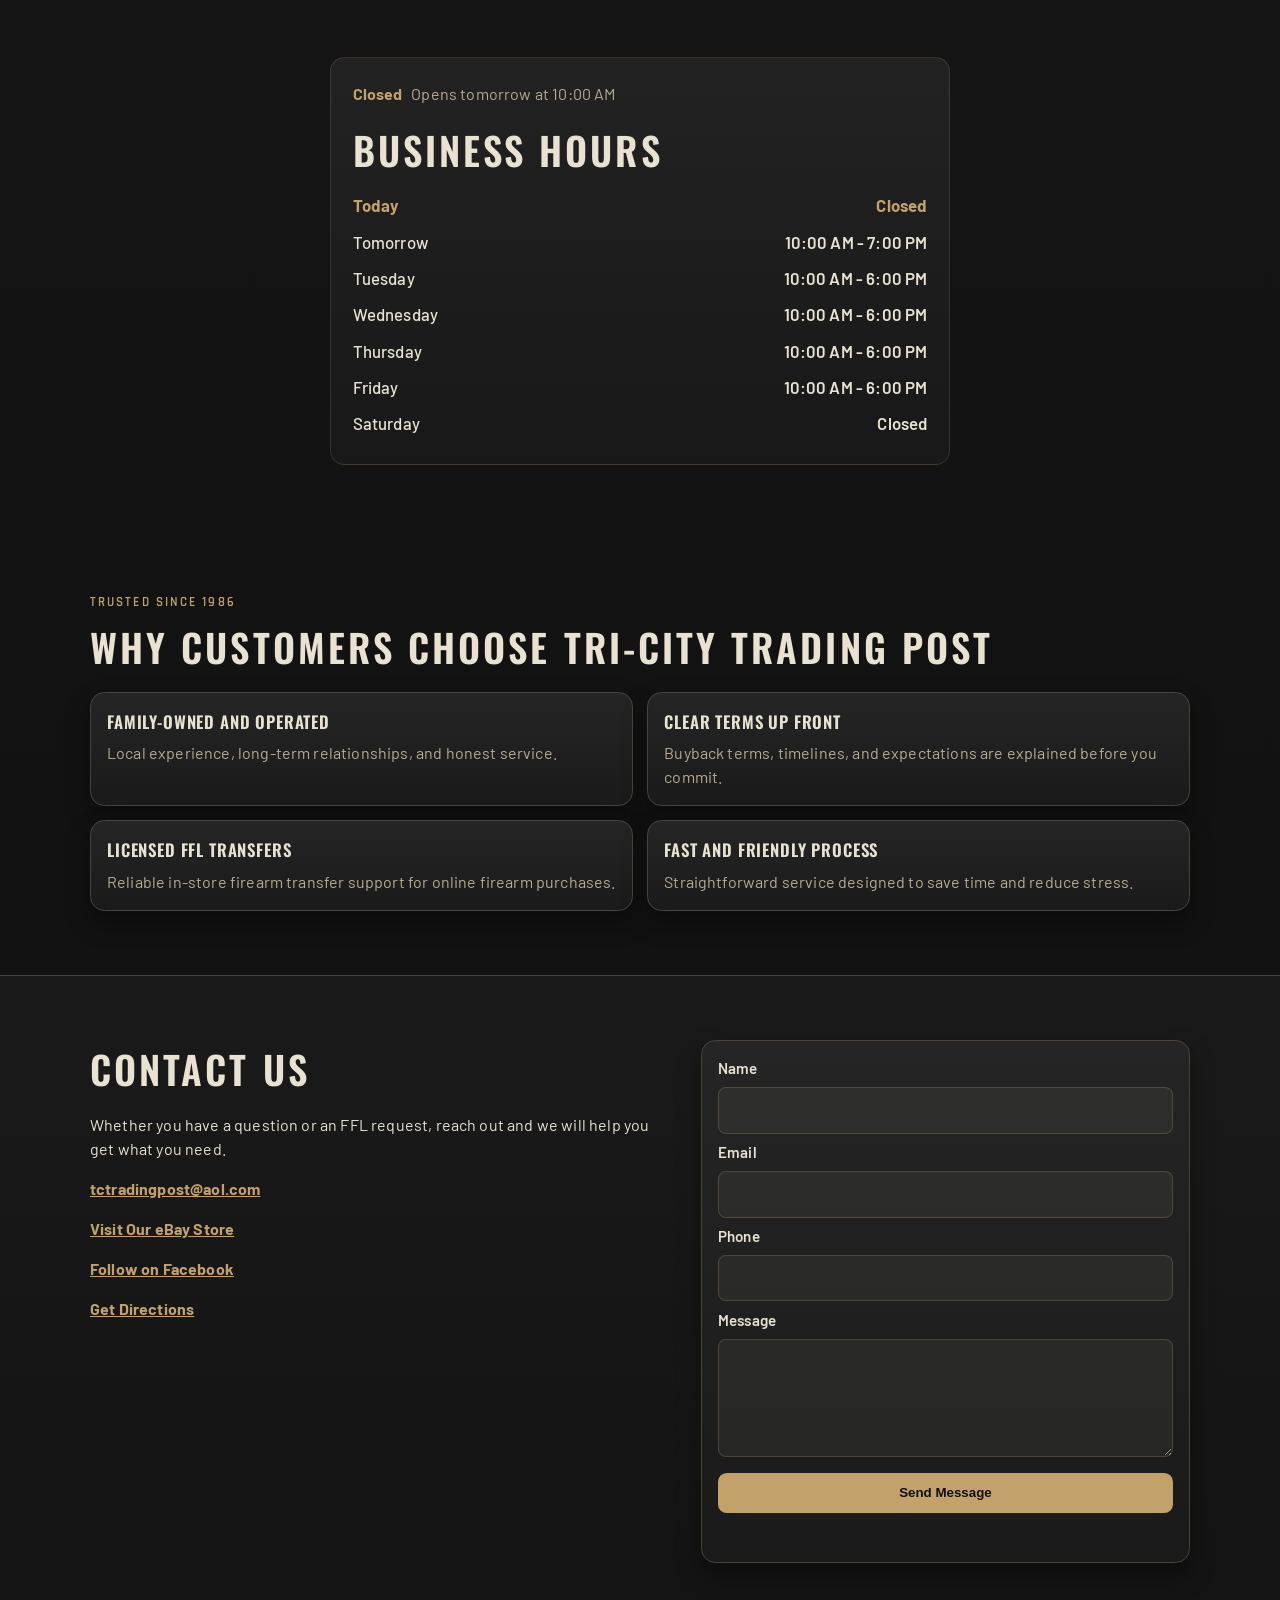
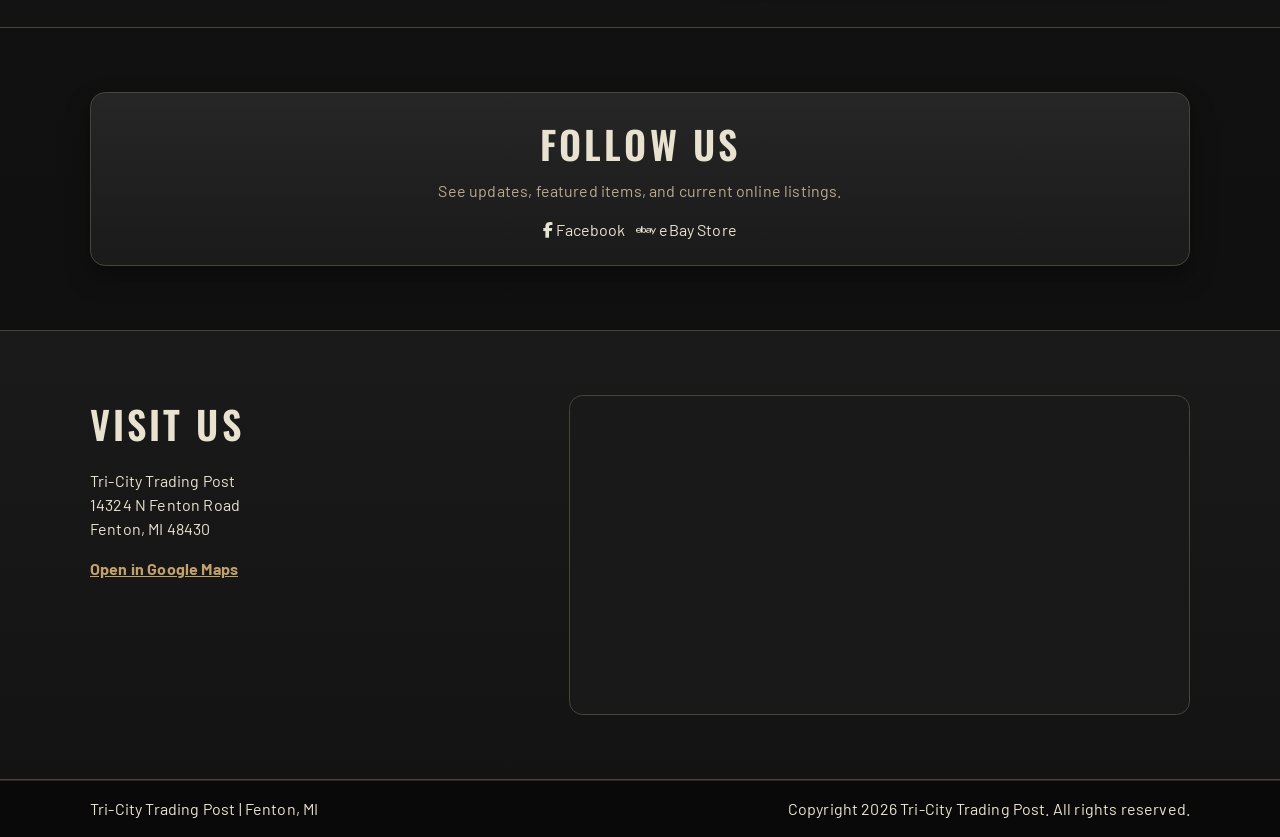
==== commit 43833a5c: "fix nav highlighting and add cache invalidation for new deploys (#29)" ====
--- a/index.html
+++ b/index.html
@@ -3,6 +3,7 @@
   <head>
     <meta charset="utf-8" />
     <meta name="viewport" content="width=device-width, initial-scale=1" />
+    <meta name="site-version" content="2026-03-26-1" />
     <title>Tri-City Trading Post | Fenton, MI Buyback Shop</title>
     <meta
       name="description"
@@ -694,6 +695,12 @@
         const carousel = document.querySelector(".carousel-thumbnails");
         const scroller = document.querySelector(".thumbnails__scroller");
         if (!galleryRoot || !carousel || !scroller) return;
+        const siteVersionMeta = document.querySelector(
+          'meta[name="site-version"]',
+        );
+        const siteVersion = siteVersionMeta
+          ? String(siteVersionMeta.content || "").trim() || "1"
+          : "1";
 
         const endpoint = (galleryRoot.dataset.galleryEndpoint || "").trim();
         const galleryLimitValue = String(
@@ -702,7 +709,7 @@
         const galleryLimit = galleryLimitValue
           ? Math.max(Number(galleryLimitValue) || 1, 1)
           : null;
-        const galleryCacheKey = "galleryPhotosCacheV1";
+        const galleryCacheKey = "galleryPhotosCache:" + siteVersion;
         const galleryCacheTtlMs = 6 * 60 * 60 * 1000;
         const fallbackPhotos = [
           {
@@ -1023,12 +1030,18 @@
         const statusEl = document.getElementById("hours-status");
         const hoursList = document.getElementById("hours-list");
         if (!hoursPanel || !hoursLoading || !statusEl || !hoursList) return;
+        const siteVersionMeta = document.querySelector(
+          'meta[name="site-version"]',
+        );
+        const siteVersion = siteVersionMeta
+          ? String(siteVersionMeta.content || "").trim() || "1"
+          : "1";
 
         const endpoint = String(hoursPanel.dataset.hoursEndpoint || "").trim();
         const timezone = String(
           hoursPanel.dataset.hoursTimezone || "America/Detroit",
         ).trim();
-        const hoursCacheKey = "storeHoursCacheV1";
+        const hoursCacheKey = "storeHoursCache:" + siteVersion;
         const hoursCacheTtlMs = 30 * 60 * 1000;
         const dayNames = [
           "Sunday",
--- a/styles.css
+++ b/styles.css
@@ -205,7 +205,9 @@
 }
 
 .nav__links a.is-active,
-.mobile-menu a.is-active {
+.nav__links a[aria-current="page"],
+.mobile-menu a.is-active,
+.mobile-menu a[aria-current="page"] {
   color: #0f1419;
   background: var(--rust);
   border-color: var(--rust);
@@ -1347,11 +1349,13 @@
     box-shadow: none;
   }
 
-  .nav__links a.is-active {
-    color: var(--rust);
+  .nav__links a.is-active,
+  .nav__links a[aria-current="page"] {
+    color: #f3c983;
     background: transparent;
     border-color: transparent;
     box-shadow: none;
+    font-weight: 700;
   }
 
   .split {
